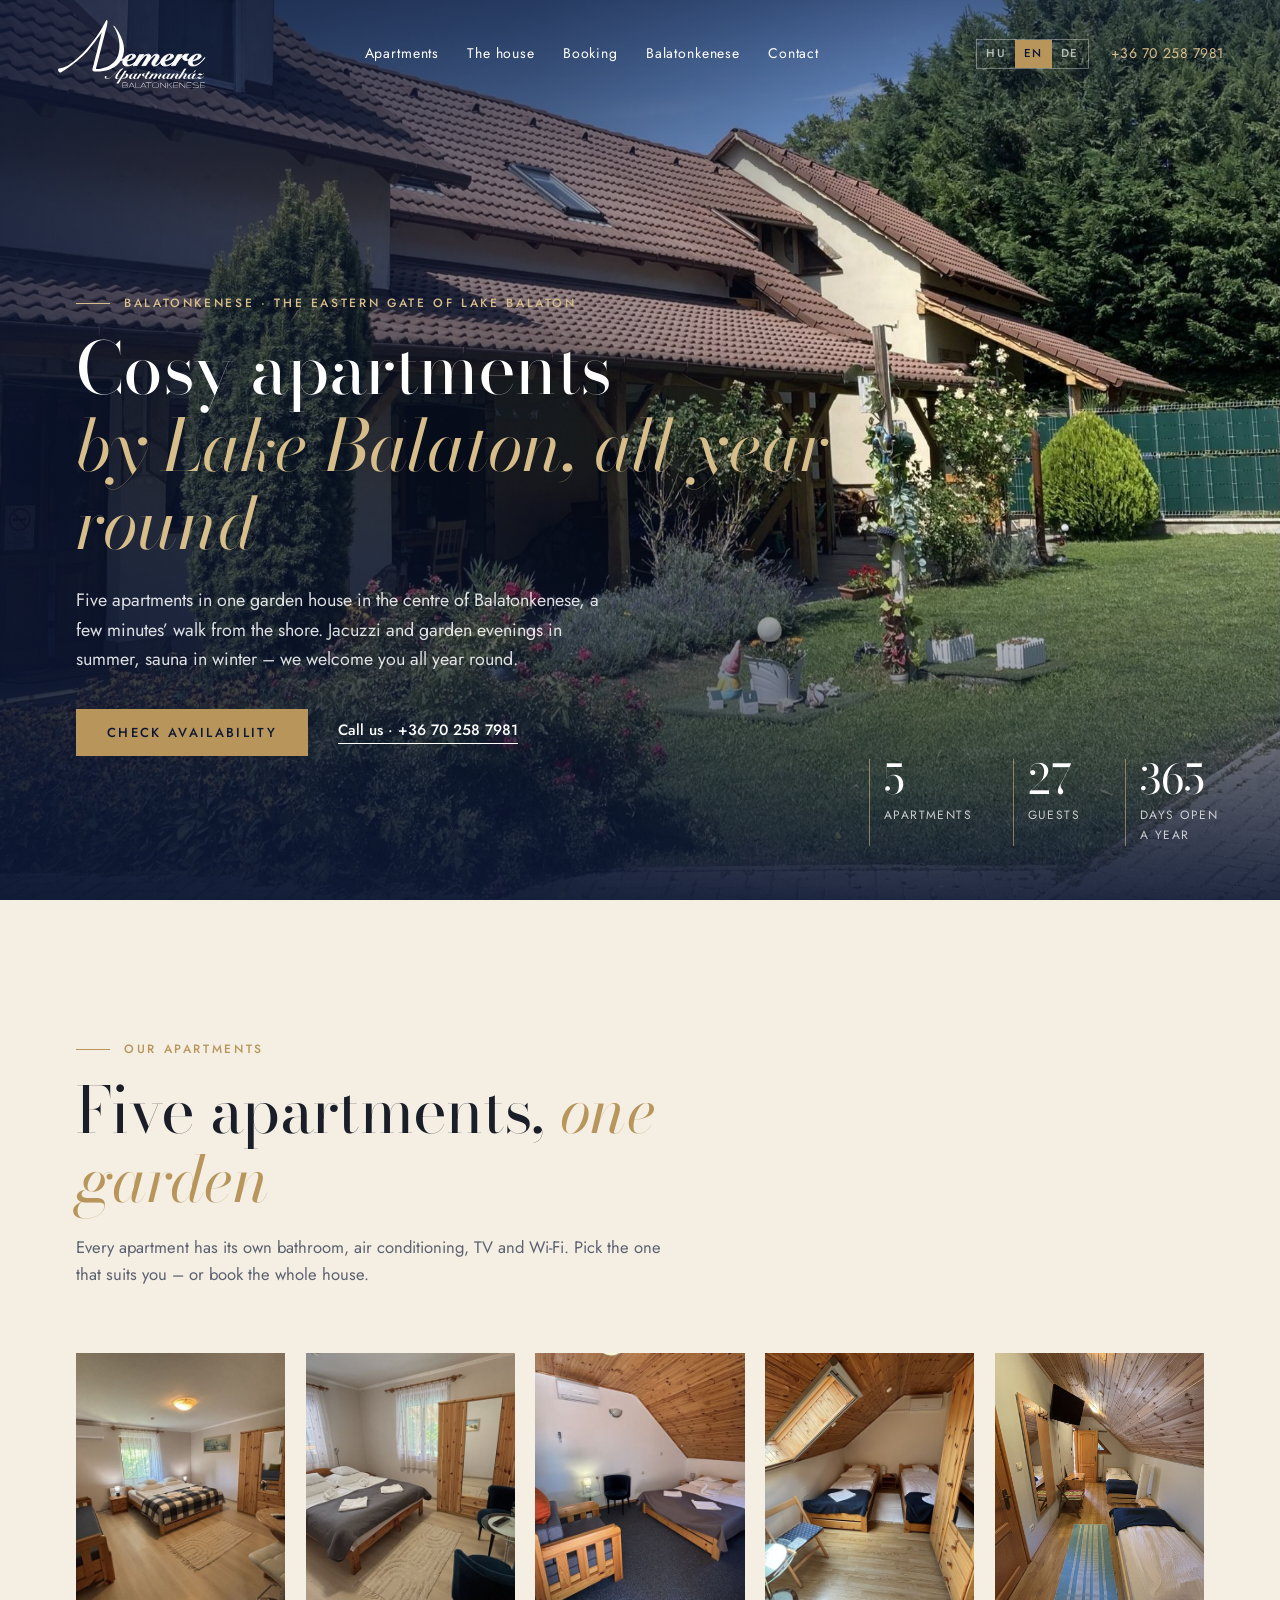
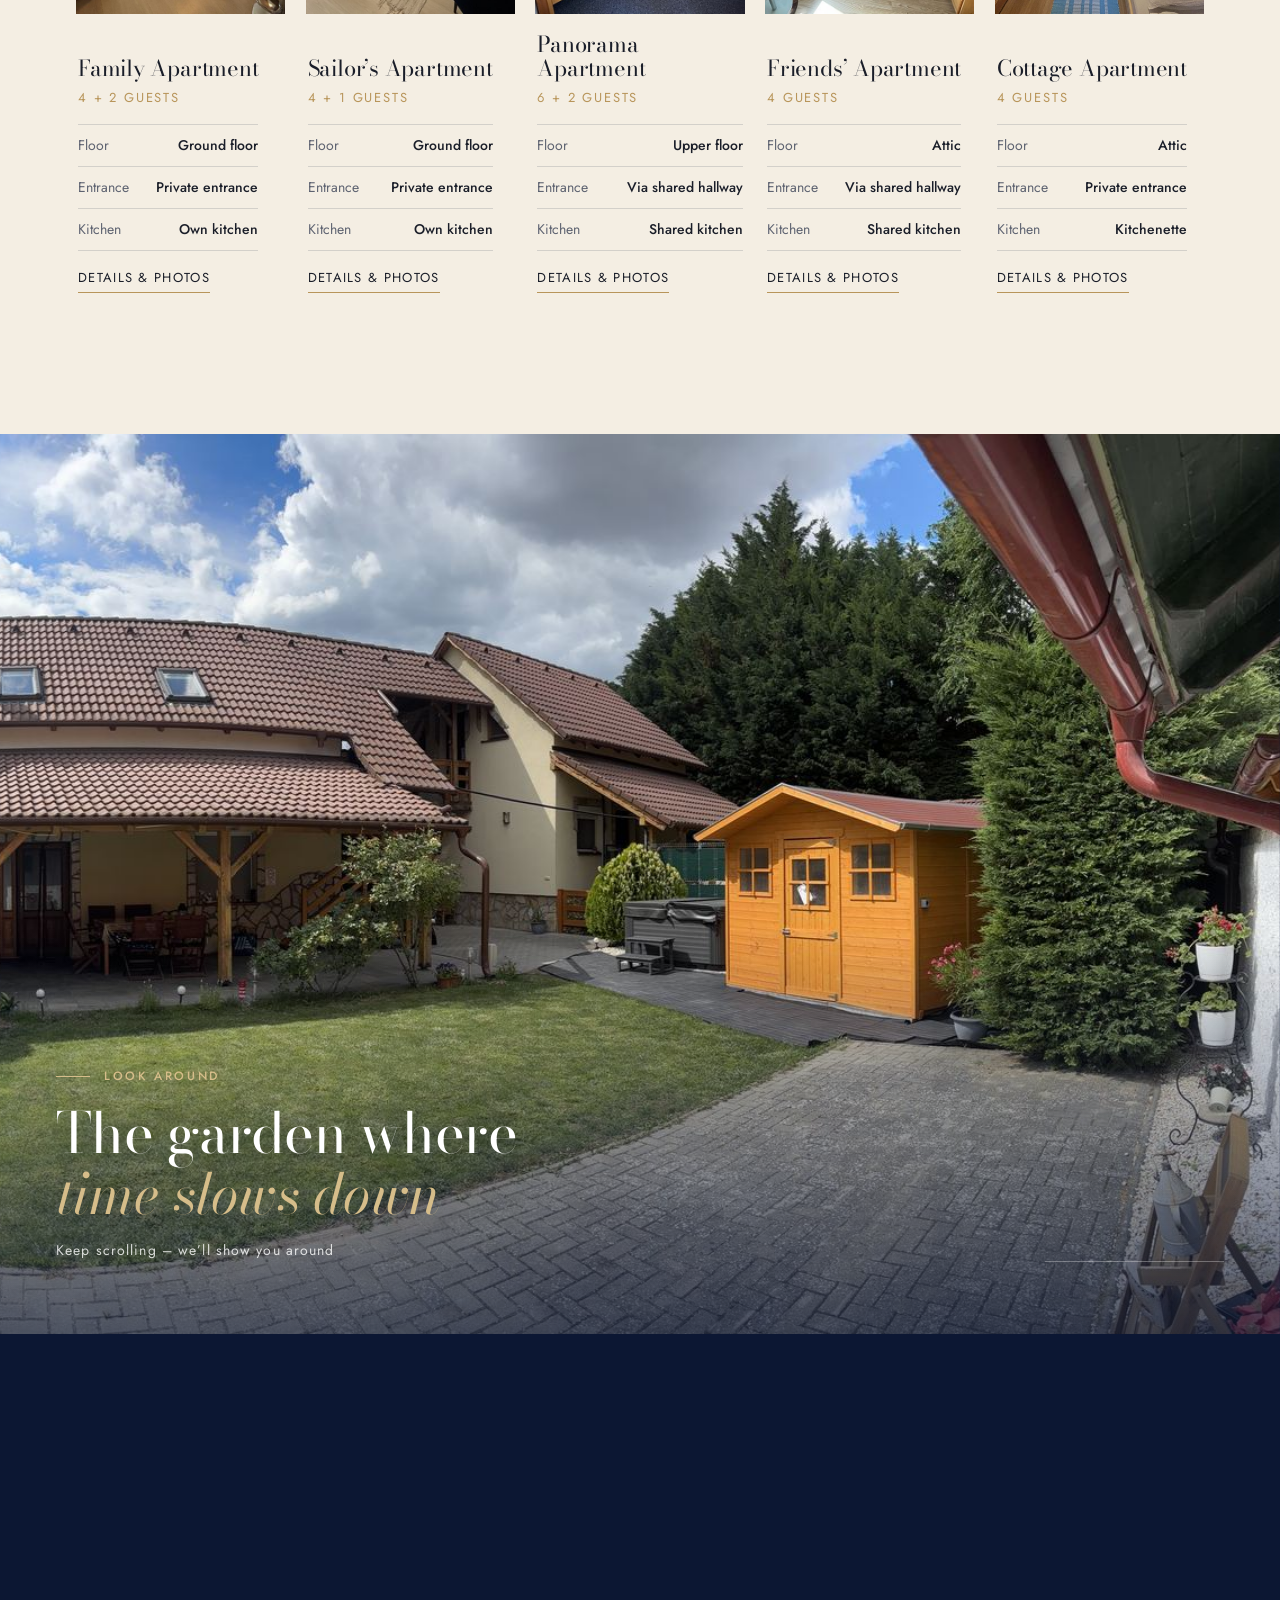
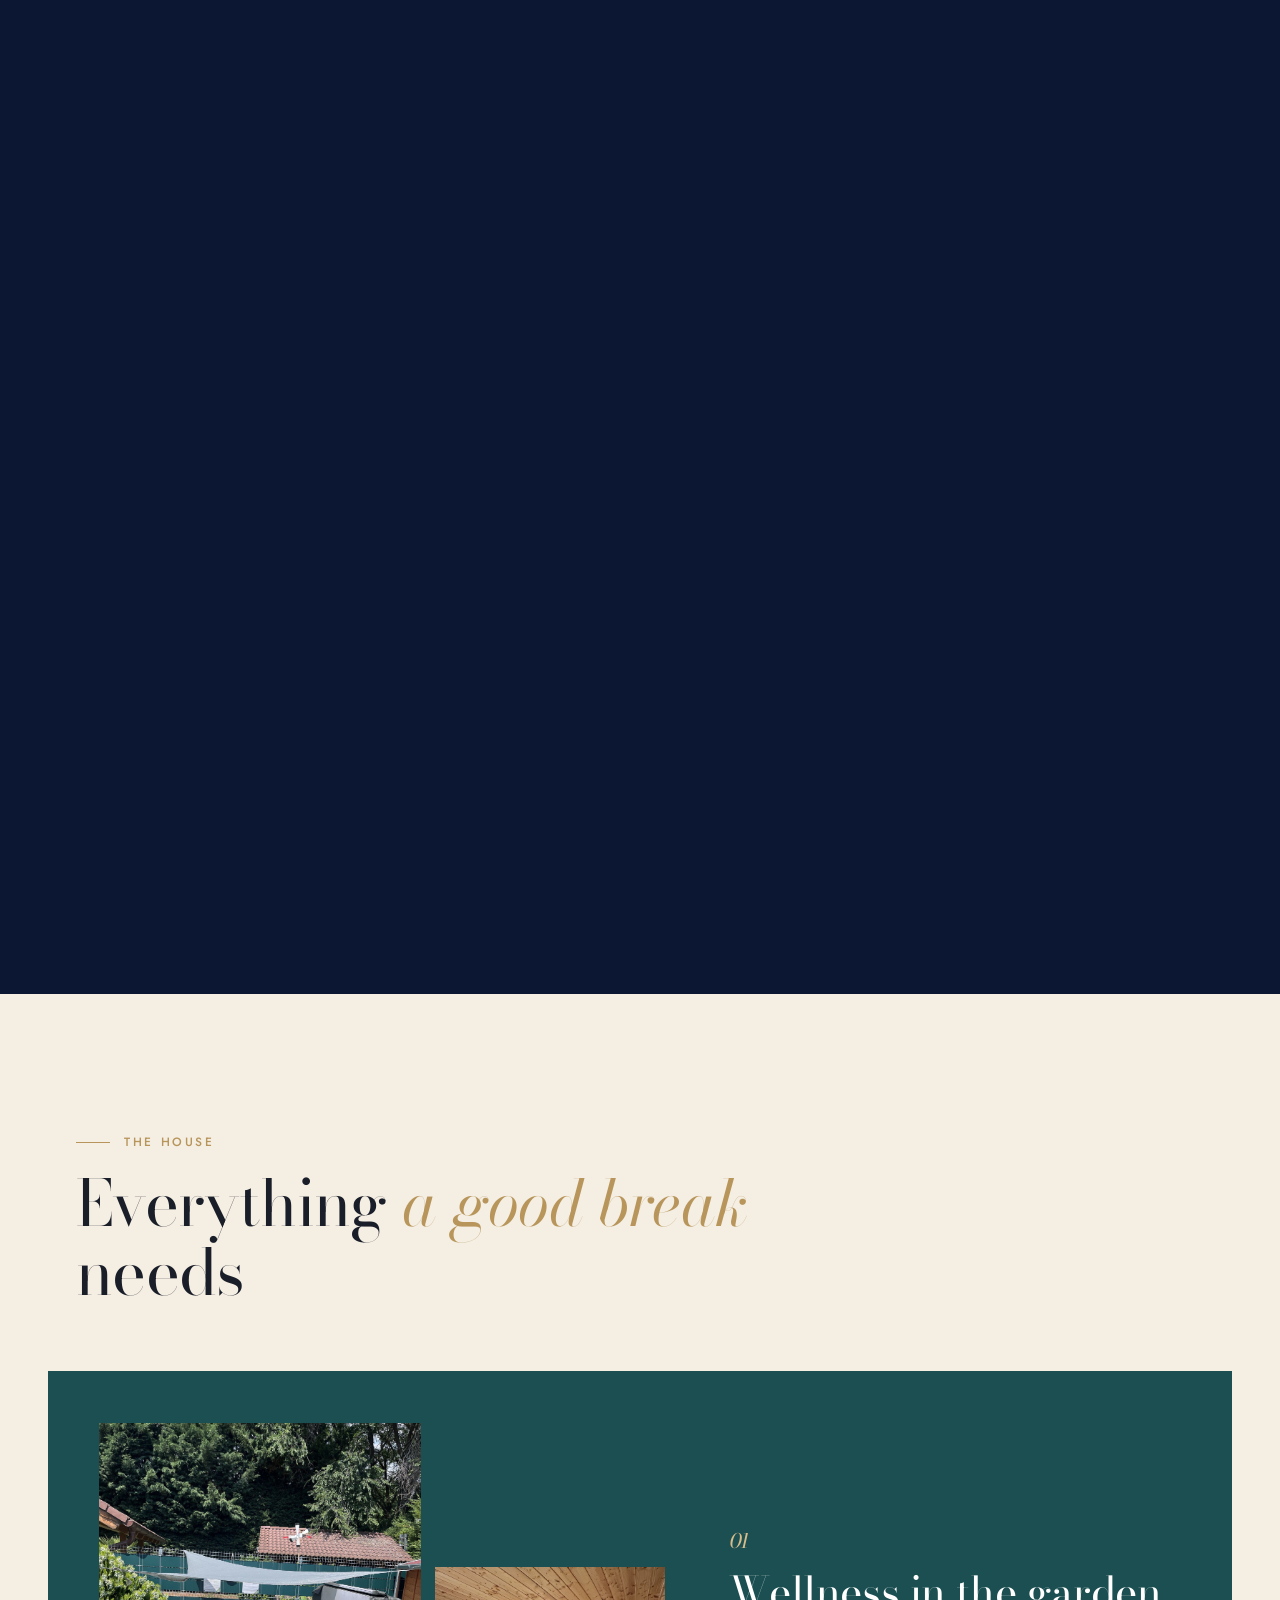
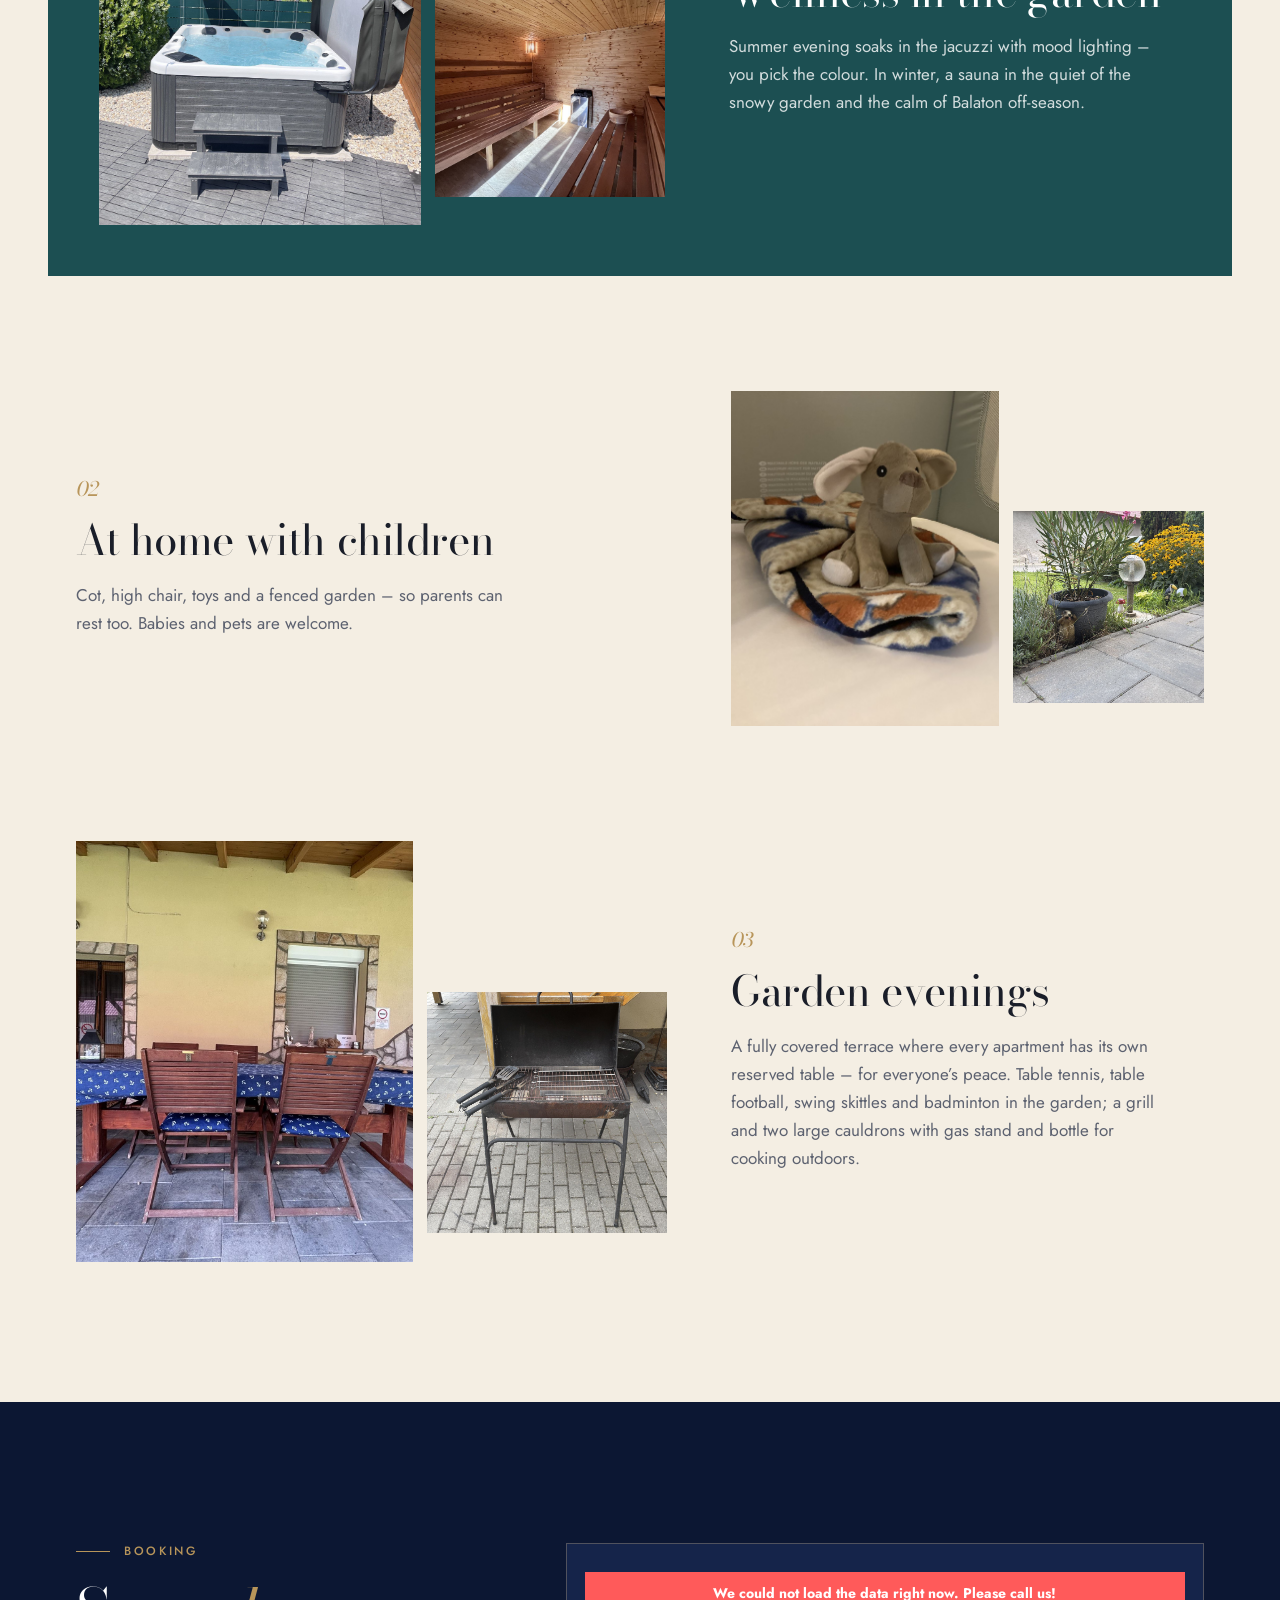
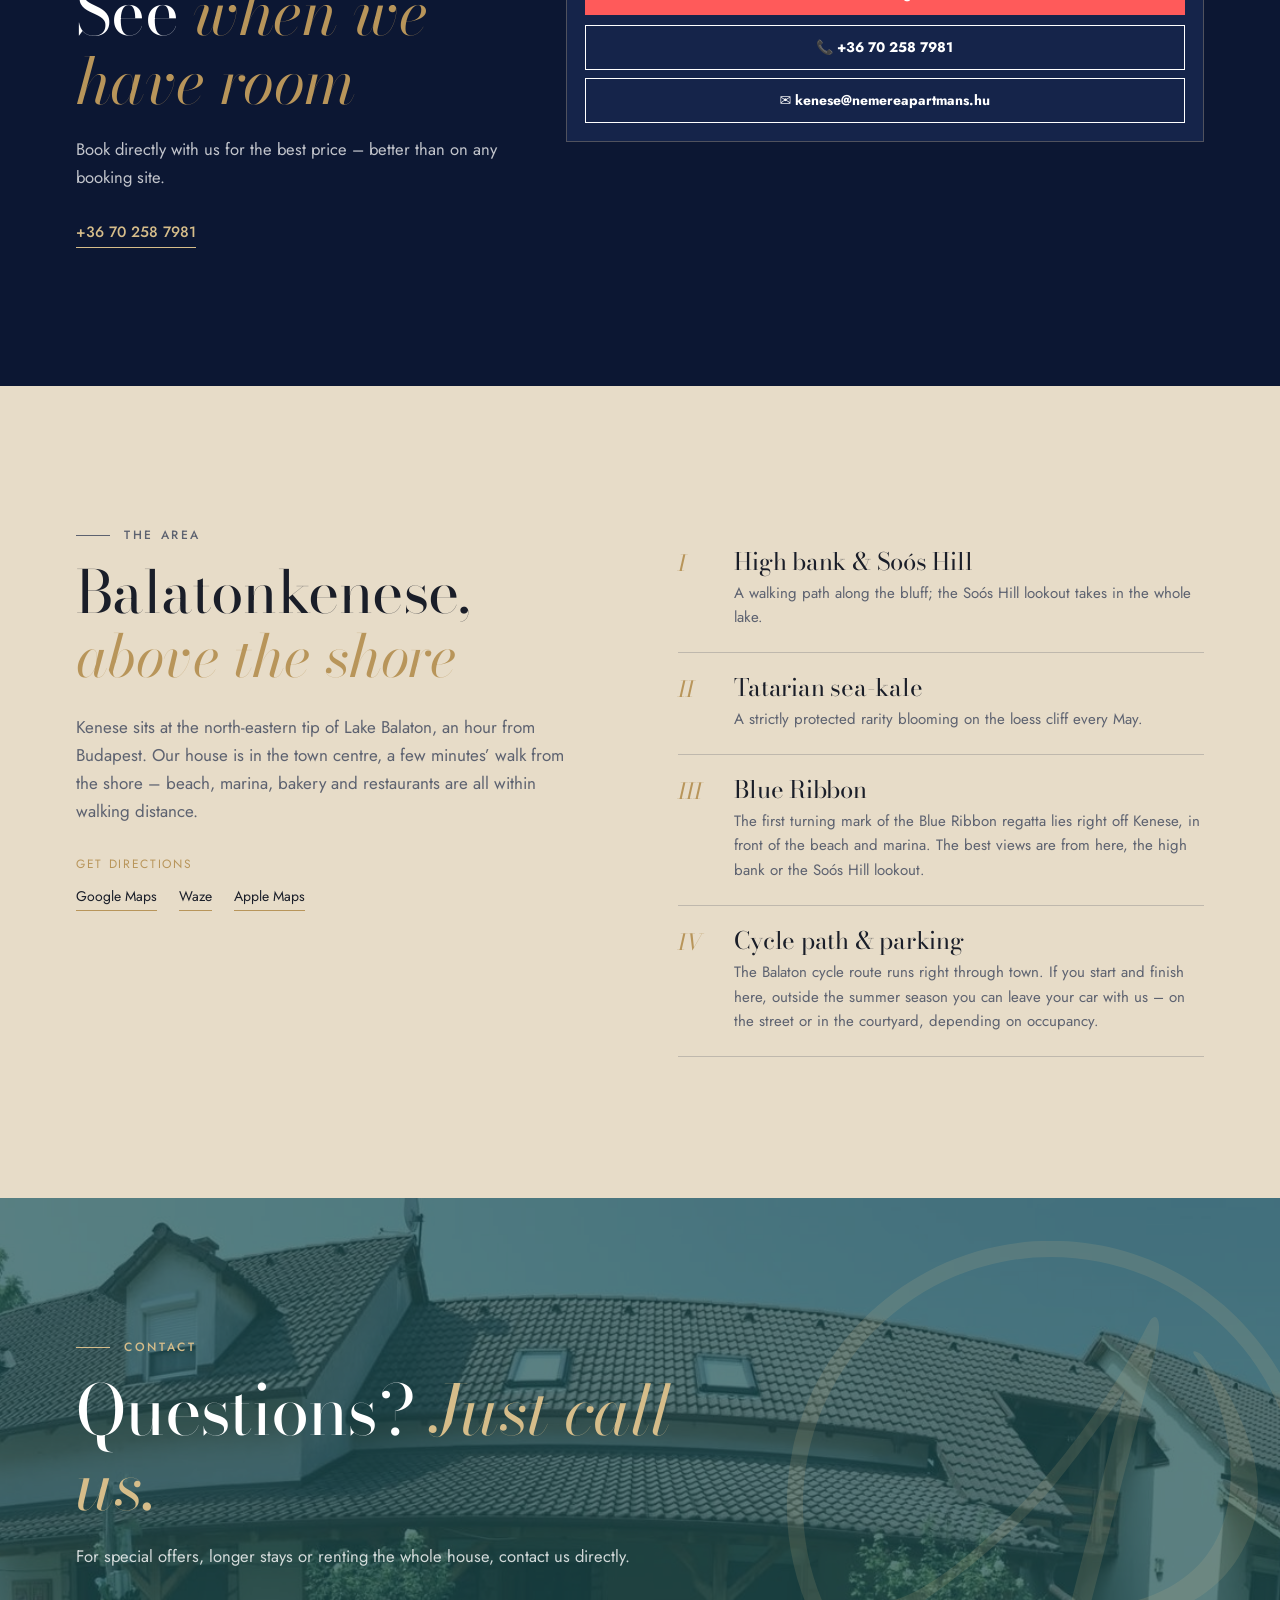
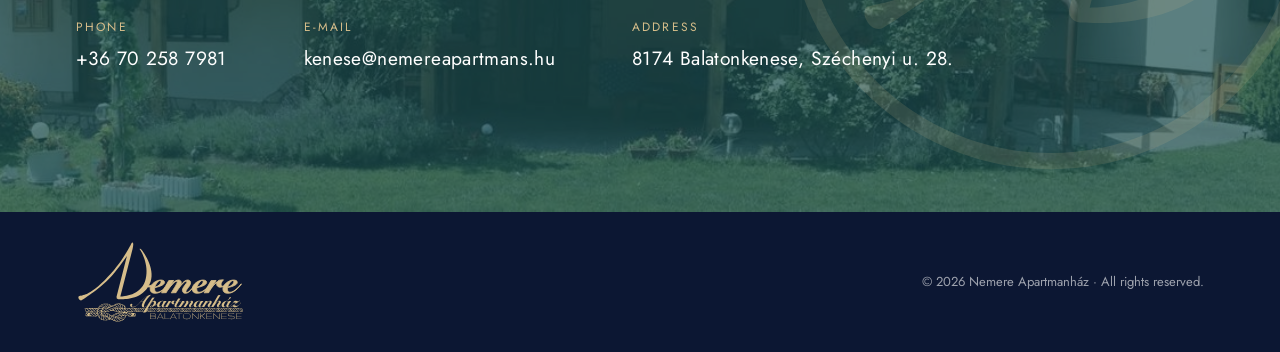
==== index.html @ da8fa887 "Nemere Apartmanház weboldal – első változat (tesztüzem) Co-Authored-By: Claude Opus 5.5 <noreply@ant" ====
<!DOCTYPE html>
<html lang="hu">
<head>
<meta charset="utf-8">
<meta name="viewport" content="width=device-width, initial-scale=1, viewport-fit=cover">
<title>Nemere Apartmanház – Balatonkenese</title>
<meta name="description" content="Otthonos apartmanok egész évben Balatonkenese központjában, pár perc sétára a Balatontól. Jacuzzi, szauna, gyerekbarát környezet, közvetlen foglalás a legjobb áron.">
<meta name="theme-color" content="#0c1733">
<!-- TESZTÜZEM: élesítéskor (domain bekötése után) ezt a sort töröld -->
<meta name="robots" content="noindex, nofollow">
<meta property="og:title" content="Nemere Apartmanház – Balatonkenese">
<meta property="og:description" content="Otthonos apartmanok egész évben, pár perc sétára a Balatontól. Jacuzzi, szauna, gyerekbarát környezet.">
<meta property="og:image" content="assets/img/hero-l.jpg">
<link rel="preload" href="assets/fonts/bodoni-moda-latin-opsz-normal.woff2" as="font" type="font/woff2" crossorigin>
<link rel="preload" href="assets/fonts/jost-latin-wght-normal.woff2" as="font" type="font/woff2" crossorigin>
<link rel="icon" href="assets/logo/n-goldd.svg" type="image/svg+xml">
<link rel="stylesheet" href="assets/css/style.css">
</head>
<body>

<header class="top" id="top">
  <a class="brand" href="#top" aria-label="Nemere Apartmanház Balatonkenese">
    <img src="assets/logo/fo-white.svg" alt="Nemere Apartmanház Balatonkenese" width="207" height="98">
  </a>
  <nav class="nav" id="nav" aria-label="Fő menü">
    <a href="#apartmanok" data-i18n="nav_apts">Apartmanok</a>
    <a href="#haz" data-i18n="nav_house">A ház</a>
    <a href="#foglalas" data-i18n="nav_book">Foglalás</a>
    <a href="#kenese" data-i18n="nav_area">Balatonkenese</a>
    <a href="#kapcsolat" data-i18n="nav_contact">Kapcsolat</a>
  </nav>
  <div class="top-right">
    <div class="lang" role="group" aria-label="Nyelv / Language">
      <button type="button" data-lang="hu">HU</button><button type="button" data-lang="en">EN</button><button type="button" data-lang="de">DE</button>
    </div>
    <a class="top-call" href="tel:+36702587981">+36 70 258 7981</a>
    <button class="burger" type="button" aria-label="Menü" aria-expanded="false" aria-controls="nav"><span></span><span></span></button>
  </div>
</header>

<main>
  <!-- HERO -->
  <section class="hero">
    <picture class="hero-img">
      <source media="(max-width: 700px)" srcset="assets/img/hero-s.jpg">
      <img src="assets/img/hero-l.jpg" alt="A Nemere Apartmanház kertje és a ház nyáron" fetchpriority="high">
    </picture>
    <div class="hero-inner">
      <p class="kicker" data-i18n="hero_kicker">Balatonkenese · a Balaton keleti kapuja</p>
      <h1 data-i18n-html="hero_title">Otthonos apartmanok<br><em>egész évben a Balatonnál</em></h1>
      <p class="lead" data-i18n="hero_lead">Öt apartman egy kertes házban, a város szívében. Wellness a kertben, gyerekbarát részletek, nyugodt esték a terasz alatt.</p>
      <div class="hero-actions">
        <a class="btn btn-gold" href="#foglalas" data-i18n="hero_cta">Szabad időpontok</a>
        <a class="btn-line" href="tel:+36702587981"><span data-i18n="hero_call">Hívj minket</span> · +36 70 258 7981</a>
      </div>
    </div>
    <dl class="hero-facts">
      <div><dt>5</dt><dd data-i18n="fact_apts">apartman</dd></div>
      <div><dt>27</dt><dd data-i18n="fact_beds">férőhely</dd></div>
      <div><dt>365</dt><dd data-i18n="fact_open">napot nyitva egy évben</dd></div>
    </dl>
  </section>

  <!-- APARTMANOK -->
  <section class="apts" id="apartmanok">
    <div class="wrap">
      <header class="sec-head">
        <p class="kicker" data-i18n="apts_kicker">Apartmanjaink</p>
        <h2 data-i18n-html="apts_title">Öt otthon, <em>egy kert</em></h2>
        <p class="sec-lead" data-i18n="apts_lead">Mindegyik apartmanban saját fürdőszoba, klíma, TV és WiFi.</p>
      </header>
    </div>
    <div class="cards" id="cards"><!-- data.js alapján töltődik --></div>
  </section>

  <!-- PANORÁMA -->
  <section class="pano" id="pano" aria-label="Kertpanoráma">
    <div class="pano-sticky">
      <div class="pano-track" id="panoTrack">
        <picture>
          <source media="(max-width: 700px)" srcset="assets/img/panorama-s.jpg">
          <img src="assets/img/panorama-l.jpg" alt="Panorámakép a Nemere Apartmanház kertjéről" id="panoImg">
        </picture>
      </div>
      <div class="pano-cap">
        <p class="kicker" data-i18n="pano_kicker">Körbenézés</p>
        <h2 data-i18n-html="pano_title">A kert, ahol <em>a nap lelassul</em></h2>
        <p class="pano-hint" data-i18n="pano_hint">Görgess tovább – körbevezetünk</p>
      </div>
      <div class="pano-progress"><span id="panoBar"></span></div>
    </div>
  </section>

  <!-- A HÁZ -->
  <section class="house" id="haz">
    <div class="wrap">
      <header class="sec-head">
        <p class="kicker" data-i18n="house_kicker">A ház</p>
        <h2 data-i18n-html="house_title">Minden, ami <em>egy jó nyaraláshoz</em> kell</h2>
      </header>

      <article class="feature feature-teal">
        <div class="feature-media duo">
          <img src="assets/img/img-6631-l.jpg" alt="Jacuzzi a kertben" loading="lazy">
          <img src="assets/img/img-7710-l.jpg" alt="Finn szauna belső tere" loading="lazy">
        </div>
        <div class="feature-text">
          <span class="num">01</span>
          <h3 data-i18n="well_title">Wellness a kertben</h3>
          <p data-i18n="well_text"></p>
        </div>
      </article>

      <article class="feature reverse">
        <div class="feature-media duo">
          <img src="assets/img/img-1238-l.jpg" alt="Kiságy plüssállattal" loading="lazy">
          <img src="assets/img/img-1206-l.jpg" alt="Virágos kert" loading="lazy">
        </div>
        <div class="feature-text">
          <span class="num">02</span>
          <h3 data-i18n="kids_title">Gyerekekkel is otthon</h3>
          <p data-i18n="kids_text"></p>
        </div>
      </article>

      <article class="feature">
        <div class="feature-media duo">
          <img src="assets/img/img-1224-l.jpg" alt="Fedett terasz közös asztallal" loading="lazy">
          <img src="assets/img/img-1243-l.jpg" alt="Grillsütő a kertben" loading="lazy">
        </div>
        <div class="feature-text">
          <span class="num">03</span>
          <h3 data-i18n="garden_title">Kerti esték</h3>
          <p data-i18n="garden_text"></p>
        </div>
      </article>
    </div>
  </section>

  <!-- FOGLALÁS -->
  <section class="book" id="foglalas">
    <div class="wrap book-grid">
      <header class="sec-head light">
        <p class="kicker" data-i18n="book_kicker">Foglalás</p>
        <h2 data-i18n-html="book_title">Nézd meg, <em>mikor van hely</em></h2>
        <p class="sec-lead" data-i18n="book_lead"></p>
        <a class="btn-line light" href="tel:+36702587981">+36 70 258 7981</a>
      </header>
      <div id="nemere-kereso" data-manual="1"></div>
    </div>
  </section>

  <!-- BALATONKENESE -->
  <section class="area" id="kenese">
    <div class="wrap area-grid">
      <div>
        <p class="kicker" data-i18n="area_kicker">A környék</p>
        <h2 data-i18n-html="area_title">Balatonkenese, <em>a part fölött</em></h2>
        <p data-i18n="area_text"></p>
        <div class="routes">
          <span data-i18n="route">Útvonaltervezés</span>
          <a href="https://www.google.com/maps/search/?api=1&query=Balatonkenese%2C+Sz%C3%A9chenyi+u.+28" target="_blank" rel="noopener">Google Maps</a>
          <a href="https://waze.com/ul?q=Balatonkenese%20Sz%C3%A9chenyi%20u.%2028" target="_blank" rel="noopener">Waze</a>
          <a href="https://maps.apple.com/?q=Balatonkenese,+Sz%C3%A9chenyi+u.+28" target="_blank" rel="noopener">Apple Maps</a>
        </div>
      </div>
      <ol class="area-list">
        <li><h3 data-i18n="area_1t"></h3><p data-i18n="area_1"></p></li>
        <li><h3 data-i18n="area_2t"></h3><p data-i18n="area_2"></p></li>
        <li><h3 data-i18n="area_3t"></h3><p data-i18n="area_3"></p></li>
        <li><h3 data-i18n="area_4t"></h3><p data-i18n="area_4"></p></li>
      </ol>
    </div>
  </section>

  <!-- KAPCSOLAT -->
  <section class="contact" id="kapcsolat">
    <img class="contact-bg" src="assets/img/img-1717-l.jpg" alt="" loading="lazy">
    <img class="contact-mark" src="assets/logo/n-gold.svg" alt="" aria-hidden="true">
    <div class="wrap contact-inner">
      <p class="kicker" data-i18n="contact_kicker">Kapcsolat</p>
      <h2 data-i18n-html="contact_title">Kérdésed van? <em>Hívj bátran.</em></h2>
      <p class="sec-lead" data-i18n="contact_lead"></p>
      <dl class="contact-list">
        <div><dt data-i18n="phone">Telefon</dt><dd><a href="tel:+36702587981">+36 70 258 7981</a></dd></div>
        <div><dt data-i18n="email">E-mail</dt><dd><a href="mailto:kenese@nemereapartmans.hu">kenese@nemereapartmans.hu</a></dd></div>
        <div><dt data-i18n="address">Cím</dt><dd>8174 Balatonkenese, Széchenyi u. 28.</dd></div>
      </dl>
    </div>
  </section>
</main>

<footer class="foot">
  <div class="wrap foot-inner">
    <img class="foot-logo" src="assets/logo/kotel-gold.svg" alt="Nemere Apartmanház Balatonkenese" loading="lazy">
    <span>© <span id="year">2026</span> Nemere Apartmanház · <span data-i18n="footer_rights">Minden jog fenntartva.</span></span>
  </div>
</footer>

<!-- Apartman részletei -->
<dialog class="apt-dlg" id="aptDlg" aria-labelledby="dlgTitle">
  <button class="dlg-close" type="button" data-close aria-label="Bezárás">×</button>
  <div class="dlg-gallery" id="dlgGallery"></div>
  <div class="dlg-body">
    <p class="kicker" id="dlgLetter"></p>
    <h2 id="dlgTitle"></h2>
    <p id="dlgText"></p>
    <dl class="dlg-specs" id="dlgSpecs"></dl>
    <a class="btn btn-gold" href="#foglalas" data-close id="dlgCta"></a>
  </div>
</dialog>

<script>
  window.NEMERE_ENDPOINT = 'https://script.google.com/macros/s/AKfycbz9aayQMHqAsFGH0G2Eo6tesCPVFegflrzKk4AG9yyazov11pJ543bhajU_ZCps_3bi/exec';
  window.NEMERE_PRICES = 'https://docs.google.com/spreadsheets/d/e/2PACX-1vQATAZD2G68Cx0wNm82BfyTn9HuAYVQAlUMlSbbkm-PZaTHuEu3ZitaNUutkDKCNx4Ac-QOyyoQ5g1g/pub?output=csv';
</script>
<script src="assets/js/data.js"></script>
<script src="assets/js/i18n.js"></script>
<script src="assets/js/kereso.js"></script>
<script src="assets/js/main.js"></script>
</body>
</html>
---- assets/css/style.css ----
/* ==========================================================
   Nemere Apartmanház – stíluslap
   Színek: navy · arany · bézs · balatoni kékeszöld
   ========================================================== */

@font-face { font-family: 'Bodoni Moda'; font-style: normal; font-weight: 400 900; font-display: swap;
  src: url(../fonts/bodoni-moda-latin-opsz-normal.woff2) format('woff2-variations');
  unicode-range: U+0000-00FF,U+0131,U+0152-0153,U+02BB-02BC,U+02C6,U+02DA,U+02DC,U+0304,U+0308,U+0329,U+2000-206F,U+20AC,U+2122,U+2191,U+2193,U+2212,U+2215,U+FEFF,U+FFFD; }
@font-face { font-family: 'Bodoni Moda'; font-style: normal; font-weight: 400 900; font-display: swap;
  src: url(../fonts/bodoni-moda-latin-ext-opsz-normal.woff2) format('woff2-variations');
  unicode-range: U+0100-02BA,U+02BD-02C5,U+02C7-02CC,U+02CE-02D7,U+02DD-02FF,U+1D00-1DBF,U+1E00-1E9F,U+1EF2-1EFF,U+2020,U+20A0-20AB,U+20AD-20C0,U+2113,U+2C60-2C7F,U+A720-A7FF; }
@font-face { font-family: 'Bodoni Moda'; font-style: italic; font-weight: 400 900; font-display: swap;
  src: url(../fonts/bodoni-moda-latin-opsz-italic.woff2) format('woff2-variations');
  unicode-range: U+0000-00FF,U+0131,U+0152-0153,U+02BB-02BC,U+02C6,U+02DA,U+02DC,U+0304,U+0308,U+0329,U+2000-206F,U+20AC,U+2122,U+2191,U+2193,U+2212,U+2215,U+FEFF,U+FFFD; }
@font-face { font-family: 'Bodoni Moda'; font-style: italic; font-weight: 400 900; font-display: swap;
  src: url(../fonts/bodoni-moda-latin-ext-opsz-italic.woff2) format('woff2-variations');
  unicode-range: U+0100-02BA,U+02BD-02C5,U+02C7-02CC,U+02CE-02D7,U+02DD-02FF,U+1D00-1DBF,U+1E00-1E9F,U+1EF2-1EFF,U+2020,U+20A0-20AB,U+20AD-20C0,U+2113,U+2C60-2C7F,U+A720-A7FF; }
@font-face { font-family: 'Jost'; font-style: normal; font-weight: 300 700; font-display: swap;
  src: url(../fonts/jost-latin-wght-normal.woff2) format('woff2-variations');
  unicode-range: U+0000-00FF,U+0131,U+0152-0153,U+02BB-02BC,U+02C6,U+02DA,U+02DC,U+0304,U+0308,U+0329,U+2000-206F,U+20AC,U+2122,U+2191,U+2193,U+2212,U+2215,U+FEFF,U+FFFD; }
@font-face { font-family: 'Jost'; font-style: normal; font-weight: 300 700; font-display: swap;
  src: url(../fonts/jost-latin-ext-wght-normal.woff2) format('woff2-variations');
  unicode-range: U+0100-02BA,U+02BD-02C5,U+02C7-02CC,U+02CE-02D7,U+02DD-02FF,U+1D00-1DBF,U+1E00-1E9F,U+1EF2-1EFF,U+2020,U+20A0-20AB,U+20AD-20C0,U+2113,U+2C60-2C7F,U+A720-A7FF; }

:root {
  --navy: #0c1733;
  --navy-2: #15244a;
  --gold: #b8955a;
  --gold-2: #d6bd8a;
  --beige: #f4eee3;
  --sand: #e7dcc8;
  --teal: #1c4f52;
  --teal-2: #2a6a6b;
  --ink: #1a1e29;
  --muted: #5d6270;
  --line: rgba(12, 23, 51, .14);
  --serif: 'Bodoni Moda', 'Didot', 'Times New Roman', serif;
  --sans: 'Jost', 'Futura', 'Century Gothic', system-ui, sans-serif;
  --wrap: 1240px;
  --pad: clamp(20px, 5vw, 56px);
  --sec: clamp(72px, 11vw, 150px);
}

* { box-sizing: border-box; }
html { scroll-behavior: smooth; -webkit-text-size-adjust: 100%; }
body { margin: 0; font: 400 17px/1.65 var(--sans); color: var(--ink); background: var(--beige); }
img { display: block; max-width: 100%; }
a { color: inherit; }
h1, h2, h3 { font-family: var(--serif); font-weight: 400; line-height: 1.08; margin: 0; letter-spacing: -.01em; font-optical-sizing: auto; }
h1 em, h2 em { font-style: italic; color: var(--gold); }
.wrap { max-width: var(--wrap); margin: 0 auto; padding: 0 var(--pad); }

.kicker {
  font: 500 12px/1.4 var(--sans); letter-spacing: .22em; text-transform: uppercase; color: var(--gold);
  margin: 0 0 18px; display: flex; align-items: center; gap: 14px;
}
.kicker::before { content: ""; width: 34px; height: 1px; background: currentColor; }

.btn {
  display: inline-block; padding: 16px 30px; font: 500 13px/1 var(--sans); letter-spacing: .18em; text-transform: uppercase;
  text-decoration: none; border: 1px solid transparent; transition: background .25s, color .25s, border-color .25s;
}
.btn-gold { background: var(--gold); color: var(--navy); }
.btn-gold:hover { background: var(--gold-2); }
.btn-line { font: 500 15px/1.2 var(--sans); text-decoration: none; border-bottom: 1px solid currentColor; padding-bottom: 4px; }
.btn-line.light { color: var(--gold-2); }

/* ---------- Fejléc ---------- */
.top {
  position: fixed; inset: 0 0 auto; z-index: 50; display: flex; align-items: center; justify-content: space-between; gap: 20px;
  padding: 18px var(--pad); color: #fff; transition: background .35s, padding .35s, box-shadow .35s;
}
.top.solid { background: var(--navy); padding-top: 12px; padding-bottom: 12px; box-shadow: 0 1px 0 rgba(214, 189, 138, .25); }
.brand { display: block; line-height: 0; }
.brand img { height: 72px; width: auto; transition: height .35s; filter: drop-shadow(0 1px 8px rgba(12, 23, 51, .35)); }
.top.solid .brand img { height: 56px; filter: none; }
.nav { display: flex; gap: clamp(16px, 2.2vw, 34px); }
.nav a { text-decoration: none; font-size: 14px; letter-spacing: .06em; padding: 6px 0; border-bottom: 1px solid transparent; }
.nav a:hover { border-color: var(--gold-2); }
.top-right { display: flex; align-items: center; gap: 22px; }
.lang { display: flex; border: 1px solid rgba(255, 255, 255, .35); }
.lang button { background: none; border: 0; color: inherit; font: 500 11.5px/1 var(--sans); letter-spacing: .12em; padding: 8px 9px; cursor: pointer; opacity: .65; }
.lang button[aria-pressed="true"] { opacity: 1; background: var(--gold); color: var(--navy); }
.top-call { text-decoration: none; font-size: 14px; letter-spacing: .04em; color: var(--gold-2); white-space: nowrap; }
.burger { display: none; background: none; border: 0; width: 34px; height: 34px; padding: 8px 4px; cursor: pointer; }
.burger span { display: block; height: 1px; background: #fff; margin: 6px 0; transition: transform .3s; }

/* ---------- Hero ---------- */
.hero { position: relative; min-height: 100svh; display: flex; align-items: flex-end; color: #fff; overflow: hidden; background: var(--navy); }
.hero-img, .hero-img img { position: absolute; inset: 0; width: 100%; height: 100%; }
.hero-img img { object-fit: cover; object-position: 50% 62%; animation: heroIn 2.4s ease-out both; }
@keyframes heroIn { from { transform: scale(1.06); opacity: .4; } to { transform: none; opacity: 1; } }
.hero::after {
  content: ""; position: absolute; inset: 0;
  background:
    linear-gradient(90deg, rgba(12, 23, 51, .78) 0%, rgba(12, 23, 51, .45) 42%, rgba(12, 23, 51, 0) 72%),
    linear-gradient(180deg, rgba(12, 23, 51, .55) 0%, rgba(12, 23, 51, 0) 24%, rgba(12, 23, 51, 0) 55%, rgba(12, 23, 51, .9) 100%);
}
.hero-inner { position: relative; z-index: 2; width: 100%; max-width: var(--wrap); margin: 0 auto; padding: 0 var(--pad) clamp(120px, 16vh, 170px); }
.hero h1 { font-size: clamp(40px, 5.6vw, 84px); max-width: 20ch; }
.hero h1 em { color: var(--gold-2); }
.hero .lead { max-width: 540px; font-size: clamp(16px, 1.4vw, 19px); color: rgba(255, 255, 255, .86); margin: 24px 0 34px; }
.hero .kicker { color: var(--gold-2); }
.hero-actions { display: flex; flex-wrap: wrap; align-items: center; gap: 18px 30px; }
.hero-facts {
  position: absolute; z-index: 2; right: var(--pad); bottom: clamp(40px, 6vh, 60px); margin: 0; display: flex; gap: clamp(22px, 3.5vw, 54px);
}
.hero-facts div { border-left: 1px solid rgba(214, 189, 138, .55); padding-left: 14px; }
.hero-facts dt { font: 400 clamp(30px, 3.2vw, 44px)/1 var(--serif); color: #fff; }
.hero-facts dd { margin: 6px 0 0; font-size: 12px; letter-spacing: .12em; text-transform: uppercase; color: rgba(255, 255, 255, .75); max-width: 12ch; }

/* ---------- Szekciófej ---------- */
.sec-head { max-width: 760px; margin-bottom: clamp(36px, 5vw, 64px); }
.sec-head h2 { font-size: clamp(36px, 5vw, 66px); }
.sec-lead { color: var(--muted); font-size: clamp(16px, 1.3vw, 18px); max-width: 600px; margin: 20px 0 0; }
.sec-head.light h2 { color: #fff; }
.sec-head.light .sec-lead { color: rgba(255, 255, 255, .75); margin-bottom: 26px; }

/* ---------- Apartman kártyák ---------- */
.apts { padding: var(--sec) 0; }
.cards {
  max-width: calc(var(--wrap) + 2 * 0px); margin: 0 auto; padding: 0 var(--pad);
  display: grid; grid-template-columns: repeat(5, minmax(0, 1fr)); gap: clamp(14px, 1.6vw, 24px);
}
.card { position: relative; display: flex; flex-direction: column; text-align: left; background: none; border: 0; padding: 0; cursor: pointer; color: inherit; font: inherit; }
.card-photo { position: relative; aspect-ratio: 4 / 5; overflow: hidden; background: var(--sand); }
.card-photo img { width: 100%; height: 100%; object-fit: cover; transition: transform 1.1s cubic-bezier(.2, .7, .2, 1); }
.card:hover .card-photo img, .card:focus-visible .card-photo img { transform: scale(1.045); }
.card-body { padding: 18px 2px 0; }
.card h3 { font-size: clamp(22px, 1.7vw, 26px); min-height: 2.2em; display: flex; align-items: flex-end; }
.card-guests { display: block; margin-top: 6px; font-size: 13px; letter-spacing: .14em; text-transform: uppercase; color: var(--gold); }
.specs { margin: 16px 0 0; border-top: 1px solid var(--line); }
.specs div { display: flex; justify-content: space-between; gap: 10px; padding: 9px 0; border-bottom: 1px solid var(--line); font-size: 14px; }
.specs dt { color: var(--muted); }
.specs dd { margin: 0; text-align: right; font-weight: 500; }
.card-more { display: inline-block; margin-top: 16px; font-size: 13px; letter-spacing: .1em; text-transform: uppercase; border-bottom: 1px solid var(--gold); padding-bottom: 3px; }

/* ---------- Panoráma ---------- */
.pano { position: relative; background: var(--navy); }
.pano-sticky { position: sticky; top: 0; height: 100svh; overflow: hidden; }
.pano-track { position: absolute; inset: 0; will-change: transform; }
.pano-track img { height: 100svh; width: auto; max-width: none; }
.pano-cap {
  position: absolute; left: var(--pad); bottom: clamp(36px, 8vh, 80px); z-index: 2; color: #fff; max-width: 560px;
  transition: opacity .5s, transform .5s;
}
.pano-cap h2 { font-size: clamp(32px, 4.4vw, 58px); text-shadow: 0 2px 30px rgba(12, 23, 51, .5); }
.pano-cap h2 em { color: var(--gold-2); }
.pano-cap .kicker { color: var(--gold-2); }
.pano-hint { margin: 14px 0 0; font-size: 14px; letter-spacing: .08em; color: rgba(255, 255, 255, .8); }
.pano-sticky::after { content: ""; position: absolute; inset: auto 0 0; height: 45%; background: linear-gradient(transparent, rgba(12, 23, 51, .7)); pointer-events: none; }
.pano.moving .pano-cap { opacity: 0; transform: translateY(12px); }
.pano-progress { position: absolute; right: var(--pad); bottom: clamp(36px, 8vh, 80px); width: clamp(90px, 14vw, 180px); height: 1px; background: rgba(255, 255, 255, .3); z-index: 2; }
.pano-progress span { display: block; height: 100%; width: 0; background: var(--gold-2); }

/* ---------- A ház ---------- */
.house { padding: var(--sec) 0; }
.feature { display: grid; grid-template-columns: 1.25fr 1fr; gap: clamp(28px, 5vw, 80px); align-items: center; margin-bottom: clamp(70px, 9vw, 130px); }
.feature:last-child { margin-bottom: 0; }
.feature.reverse .feature-media { order: 2; }
.feature-media.duo { display: grid; grid-template-columns: 1.4fr 1fr; gap: 14px; align-items: end; }
.feature-media img { width: 100%; object-fit: cover; aspect-ratio: 3 / 4; }
.feature-media img:first-child { aspect-ratio: 4 / 5; }
.feature-media img:last-child { aspect-ratio: 1 / 1; margin-bottom: 12%; }
.feature-text .num { font: italic 400 20px/1 var(--serif); color: var(--gold); display: block; margin-bottom: 18px; }
.feature-text h3 { font-size: clamp(30px, 3.3vw, 46px); margin-bottom: 18px; }
.feature-text p { color: var(--muted); max-width: 440px; margin: 0; }
.feature-teal { background: var(--teal); color: #fff; padding: clamp(28px, 4vw, 60px); margin-left: calc(-1 * var(--pad) / 2); margin-right: calc(-1 * var(--pad) / 2); }
.feature-teal .feature-text p { color: rgba(255, 255, 255, .8); }
.feature-teal .num { color: var(--gold-2); }

/* ---------- Foglalás ---------- */
.book { background: var(--navy); color: #fff; padding: var(--sec) 0; }
.book-grid { display: grid; grid-template-columns: minmax(0, .8fr) minmax(0, 1.2fr); gap: clamp(30px, 5vw, 80px); align-items: start; }
.book .sec-head { position: sticky; top: 110px; margin: 0; }
#nemere-kereso { --nk-bg: var(--navy-2); --nk-acc: var(--gold-2); --nk-r: 0px; border: 1px solid rgba(214, 189, 138, .3); max-width: none; margin: 0; }

/* ---------- Környék ---------- */
.area { padding: var(--sec) 0; background: var(--sand); }
.area-grid { display: grid; grid-template-columns: 1fr 1fr; gap: clamp(30px, 6vw, 100px); align-items: start; }
.area h2 { font-size: clamp(36px, 4.6vw, 60px); margin-bottom: 24px; }
.area-grid > div > p { color: var(--muted); max-width: 500px; }
.routes { display: flex; flex-wrap: wrap; align-items: baseline; gap: 10px 22px; margin-top: 30px; font-size: 14px; }
.routes span { letter-spacing: .14em; text-transform: uppercase; font-size: 12px; color: var(--gold); width: 100%; }
.routes a { text-decoration: none; border-bottom: 1px solid var(--gold); padding-bottom: 2px; }
.area-list { list-style: none; margin: 0; padding: 0; counter-reset: a; }
.area-list li { counter-increment: a; display: grid; grid-template-columns: 56px 1fr; padding: 22px 0; border-bottom: 1px solid rgba(12, 23, 51, .18); }
.area-list li::before { content: counter(a, upper-roman); font: italic 400 22px/1.3 var(--serif); color: var(--gold); grid-row: span 2; }
.area-list h3 { font-size: 24px; }
.area-list p { margin: 6px 0 0; color: var(--muted); font-size: 15px; }

/* ---------- Kapcsolat ---------- */
.contact { position: relative; padding: var(--sec) 0; color: #fff; overflow: hidden; background: var(--teal); }
.contact-bg { position: absolute; inset: 0; width: 100%; height: 100%; object-fit: cover; opacity: .28; filter: saturate(.7); }
.contact-inner { position: relative; }
.contact-mark { position: absolute; right: -4%; top: 50%; transform: translateY(-50%); width: min(46vw, 560px); opacity: .14; pointer-events: none; }
.contact h2 { font-size: clamp(38px, 5.4vw, 72px); max-width: 14ch; }
.contact h2 em { color: var(--gold-2); }
.contact .kicker { color: var(--gold-2); }
.contact .sec-lead { color: rgba(255, 255, 255, .8); }
.contact-list { display: grid; grid-template-columns: repeat(3, auto); justify-content: start; gap: 20px clamp(30px, 6vw, 90px); margin: 48px 0 0; }
.contact-list dt { font-size: 12px; letter-spacing: .18em; text-transform: uppercase; color: var(--gold-2); margin-bottom: 8px; }
.contact-list dd { margin: 0; font: 400 clamp(18px, 1.5vw, 22px)/1.3 var(--sans); letter-spacing: .02em; }
.contact-list a { text-decoration: none; }

.foot { background: var(--navy); color: rgba(255, 255, 255, .6); font-size: 13px; padding: 28px 0; }
.foot-inner { display: flex; justify-content: space-between; align-items: center; gap: 20px; flex-wrap: wrap; }
.foot-logo { height: 84px; width: auto; }

/* ---------- Apartman dialógus ---------- */
.apt-dlg { width: min(1120px, 94vw); max-height: 92svh; padding: 0; border: 0; background: var(--beige); color: var(--ink); display: none; }
.apt-dlg[open] { display: grid; grid-template-columns: 1.35fr 1fr; overflow: hidden; height: min(92svh, 780px); }
.apt-dlg::backdrop { background: rgba(8, 15, 34, .78); }
.dlg-gallery { display: flex; overflow-x: auto; scroll-snap-type: x mandatory; background: var(--navy); scrollbar-width: thin; }
.dlg-gallery { height: 100%; }
.dlg-gallery img { flex: 0 0 100%; width: 100%; height: 100%; object-fit: cover; scroll-snap-align: start; }
.dlg-body { padding: clamp(26px, 3.4vw, 50px); overflow-y: auto; max-height: 100%; }
.dlg-body h2 { font-size: clamp(32px, 3.4vw, 46px); margin-bottom: 18px; }
.dlg-body > p { color: var(--muted); }
.dlg-specs { margin: 26px 0 30px; border-top: 1px solid var(--line); }
.dlg-specs div { display: grid; grid-template-columns: 120px 1fr; gap: 14px; padding: 11px 0; border-bottom: 1px solid var(--line); font-size: 15px; }
.dlg-specs dt { color: var(--muted); }
.dlg-specs dd { margin: 0; }
.dlg-close { position: absolute; top: 10px; right: 14px; z-index: 3; background: none; border: 0; font: 300 38px/1 var(--sans); color: var(--ink); cursor: pointer; }
.dlg-nav { position: absolute; z-index: 2; top: 50%; transform: translateY(-50%); width: 46px; height: 46px; border: 1px solid rgba(255,255,255,.6); background: rgba(12,23,51,.35); color: #fff; font-size: 20px; cursor: pointer; }
.dlg-count { position: absolute; z-index: 2; left: 16px; bottom: 14px; color: #fff; font-size: 13px; letter-spacing: .12em; text-shadow: 0 1px 8px rgba(0,0,0,.5); }
.dlg-media { position: relative; min-width: 0; height: 100%; }

/* ---------- Mozgás csökkentése ---------- */
@media (prefers-reduced-motion: reduce) {
  html { scroll-behavior: auto; }
  .hero-img img { animation: none; }
}

/* ---------- Reszponzív ---------- */
@media (max-width: 1180px) {
  .cards { grid-template-columns: repeat(3, minmax(0, 1fr)); row-gap: 48px; }
  .nav { gap: 18px; }
  .top-call { display: none; }
}
@media (max-width: 900px) {
  .burger { display: block; }
  .nav {
    position: fixed; inset: 0; background: var(--navy); flex-direction: column; justify-content: center; align-items: center; gap: 22px;
    opacity: 0; pointer-events: none; transition: opacity .3s; z-index: -1;
  }
  .nav a { font: 400 34px/1.1 var(--serif); }
  .nav.open { opacity: 1; pointer-events: auto; }
  .burger[aria-expanded="true"] span:first-child { transform: translateY(3.5px) rotate(45deg); }
  .burger[aria-expanded="true"] span:last-child { transform: translateY(-3.5px) rotate(-45deg); }
  .hero-facts { left: var(--pad); right: auto; }
  .hero-inner { padding-bottom: 200px; }
  .cards {
    display: flex; overflow-x: auto; scroll-snap-type: x mandatory; gap: 16px; padding-bottom: 8px;
    scroll-padding-left: var(--pad); scrollbar-width: none;
  }
  .cards::-webkit-scrollbar { display: none; }
  .card { flex: 0 0 78%; scroll-snap-align: start; }
  .feature, .feature.reverse { grid-template-columns: 1fr; }
  .feature.reverse .feature-media { order: 0; }
  .feature-teal { margin-left: calc(-1 * var(--pad)); margin-right: calc(-1 * var(--pad)); }
  .book-grid, .area-grid { grid-template-columns: 1fr; }
  .book .sec-head { position: static; }
  .contact-list { grid-template-columns: 1fr; }
  .card h3 { min-height: 0; }
  .hero::after { background: linear-gradient(180deg, rgba(12, 23, 51, .6) 0%, rgba(12, 23, 51, .45) 40%, rgba(12, 23, 51, .92) 100%); }
  .apt-dlg[open] { grid-template-columns: 1fr; overflow-y: auto; height: auto; max-height: 94svh; }
  .dlg-media, .dlg-gallery { height: 58svh; }
  .dlg-body { max-height: none; overflow: visible; }
  .dlg-close { color: #fff; text-shadow: 0 1px 10px rgba(0,0,0,.6); }
}
@media (max-width: 520px) {
  body { font-size: 16px; }
  .brand img { height: 54px; }
  .top.solid .brand img { height: 46px; }
  .hero-inner { padding-bottom: 190px; }
  .top-right { gap: 12px; }
  .lang button { padding: 7px 7px; }
  .card { flex-basis: 84%; }
  .hero-facts { gap: 18px; }
  .hero-facts dd { font-size: 10.5px; }
}
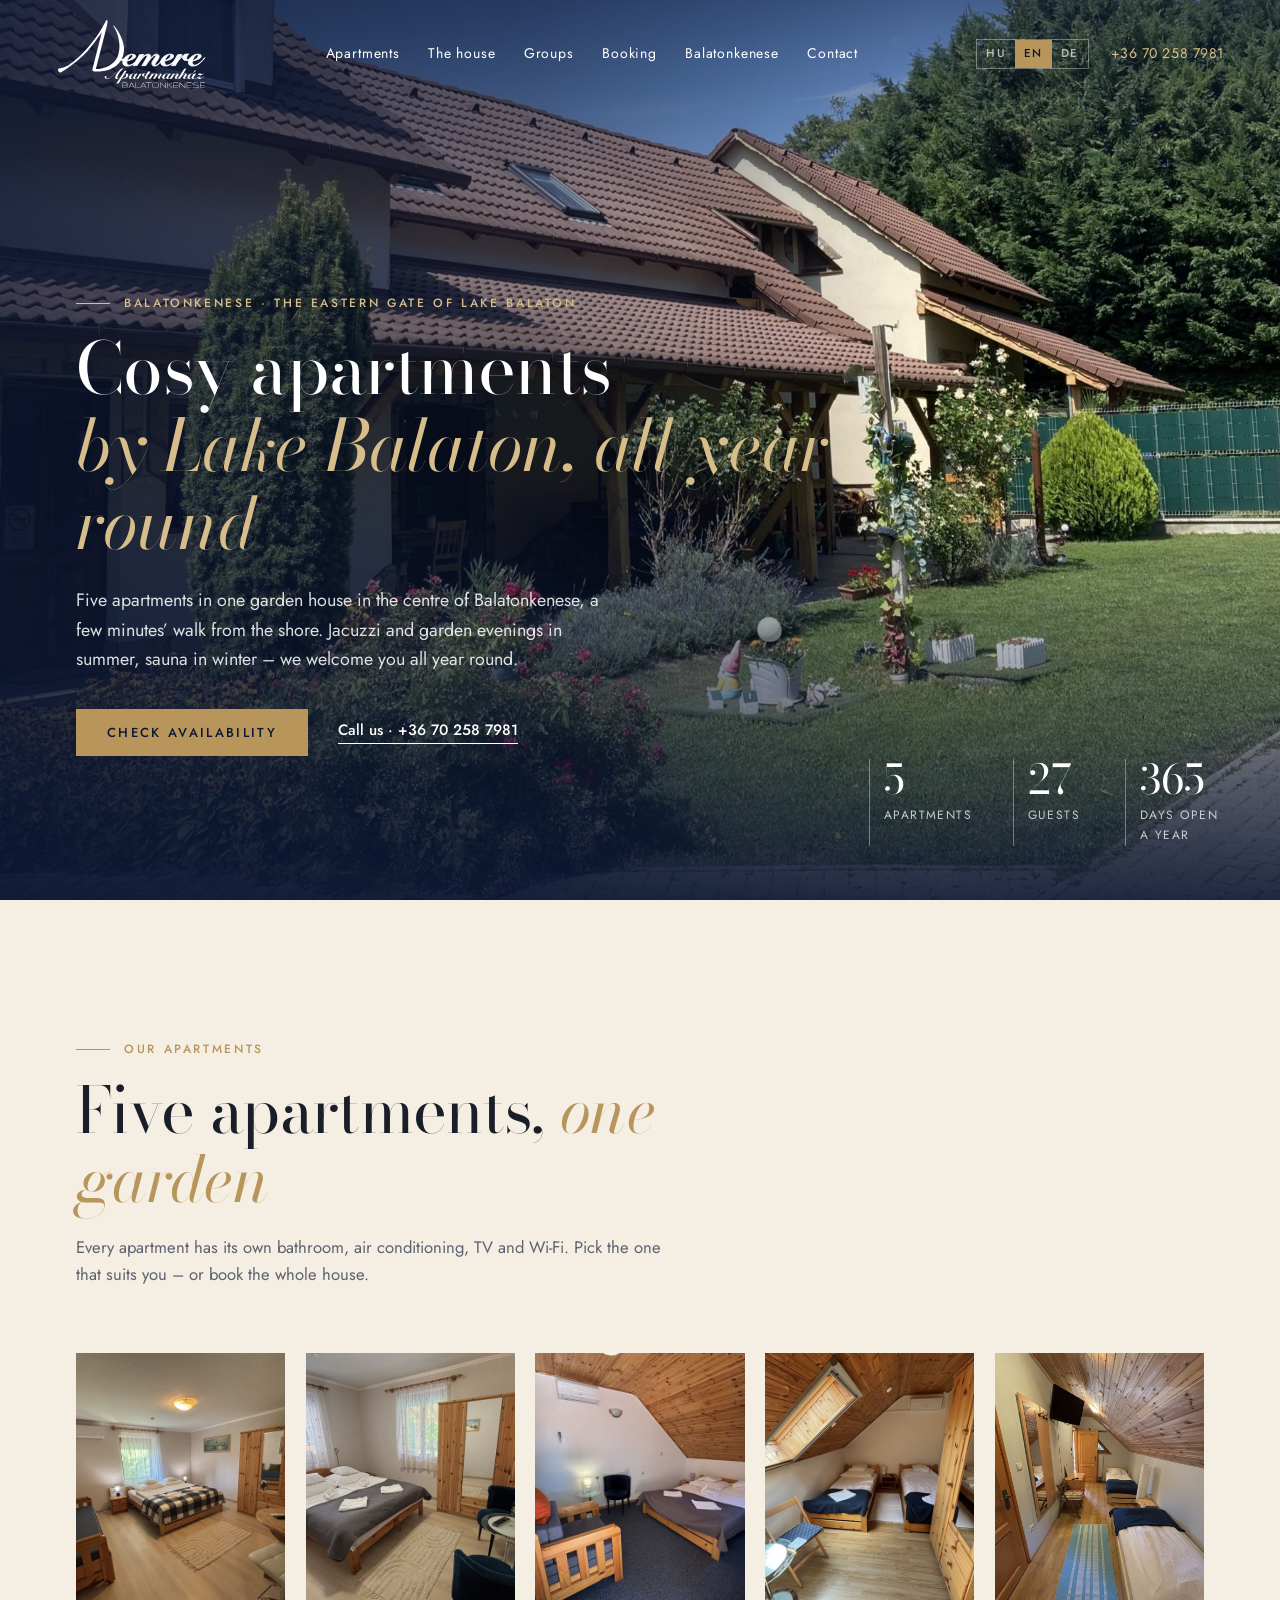
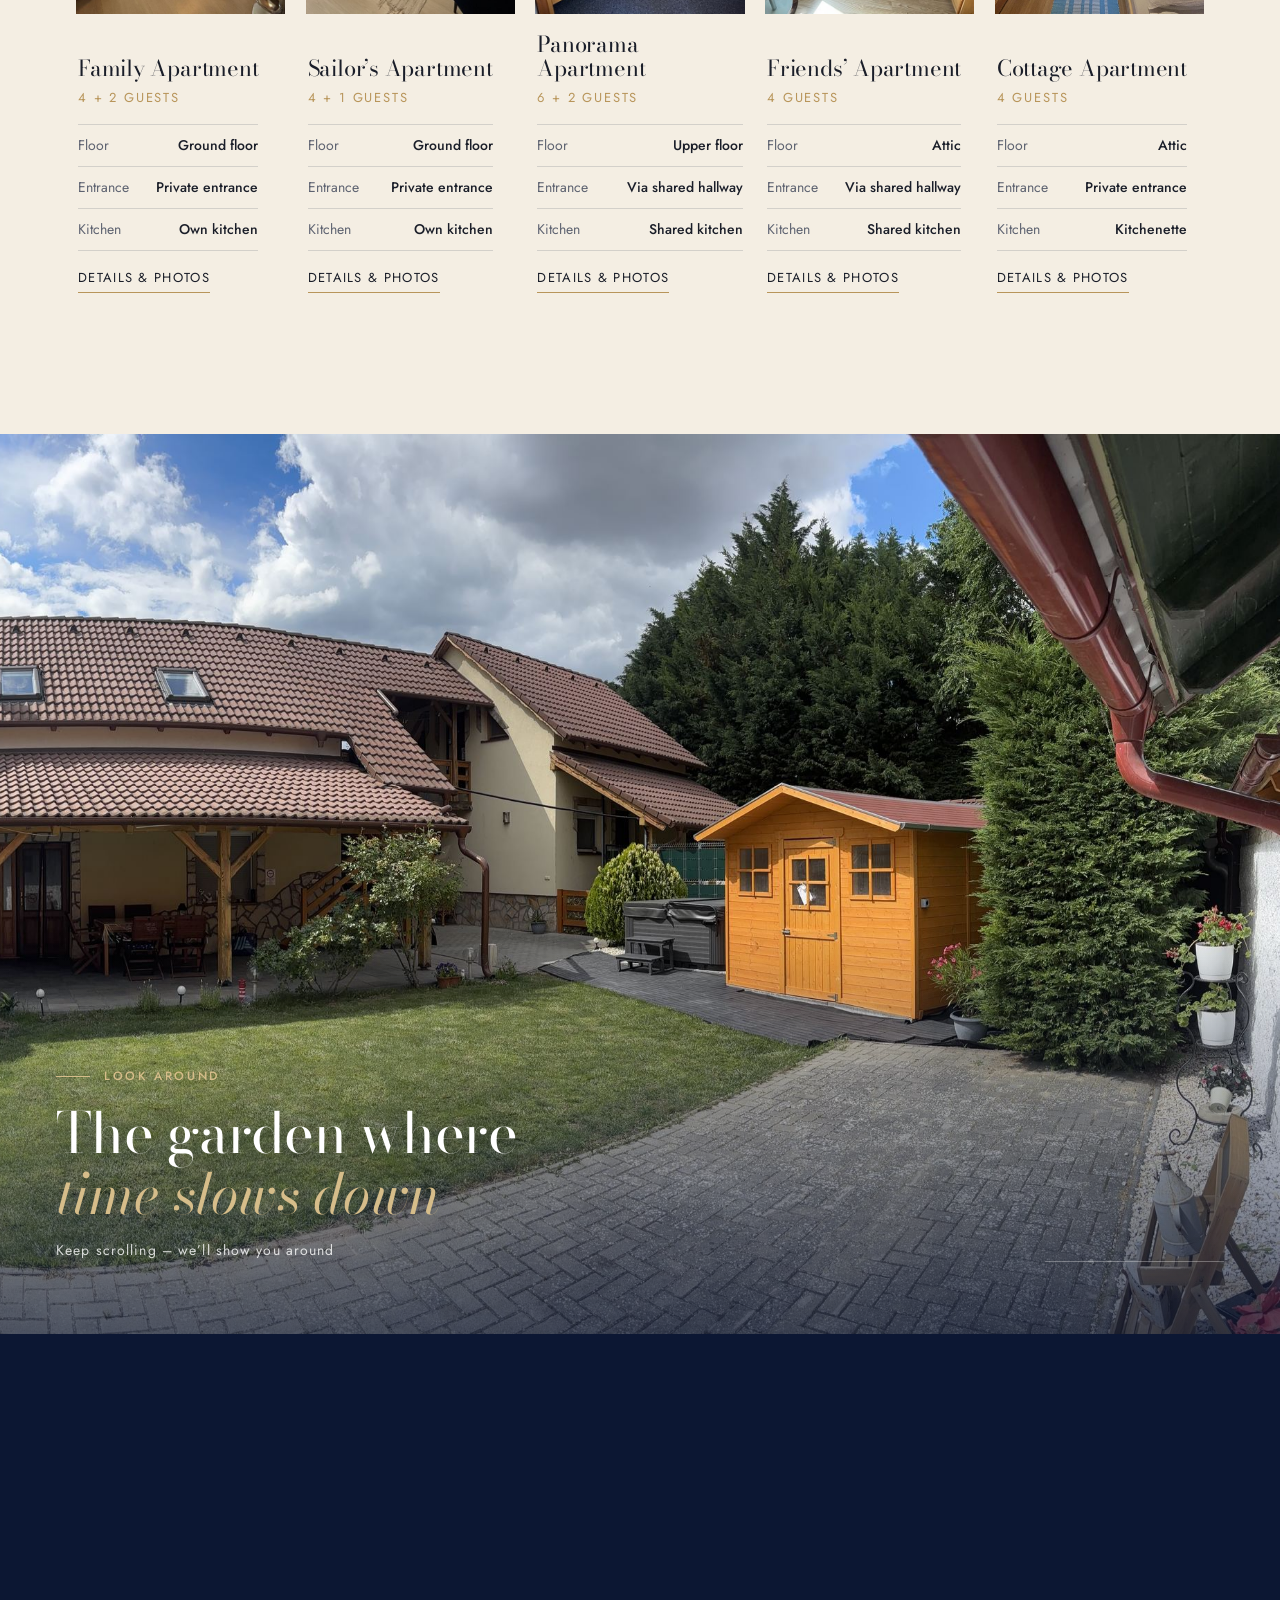
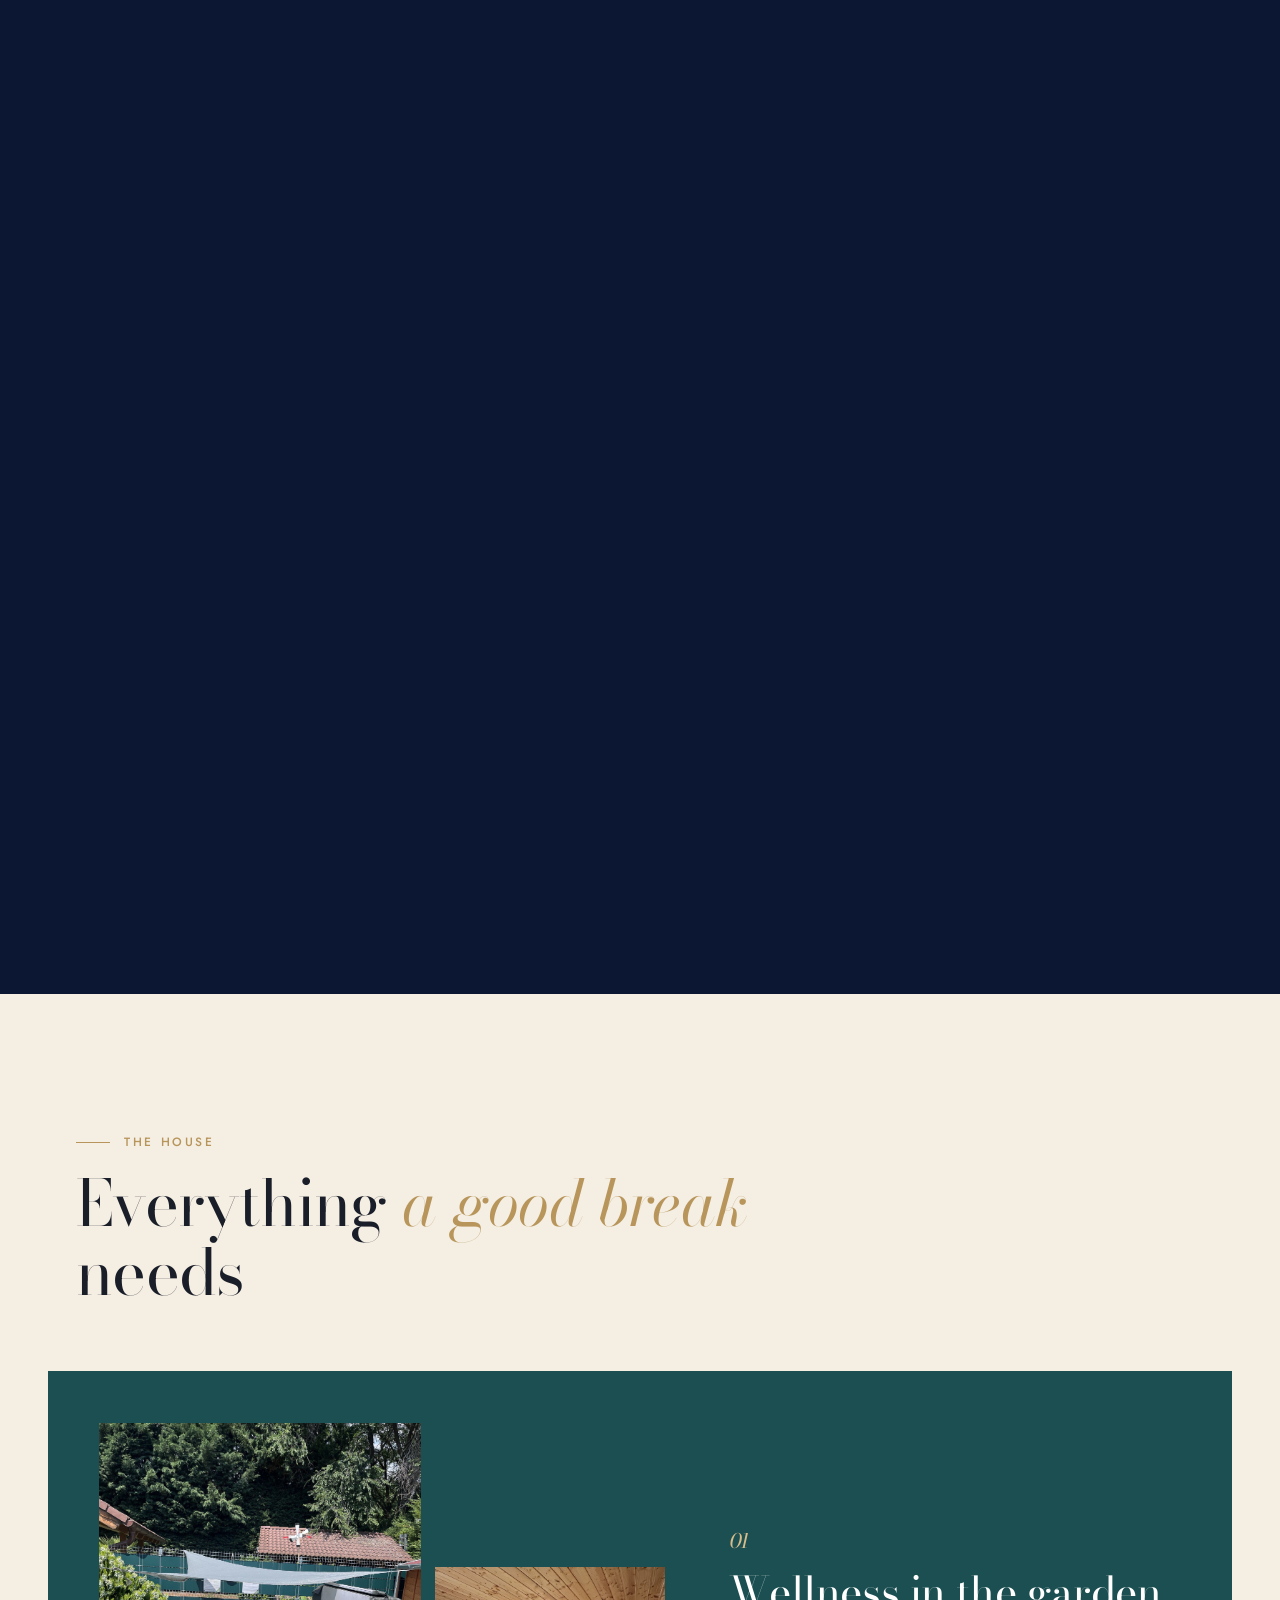
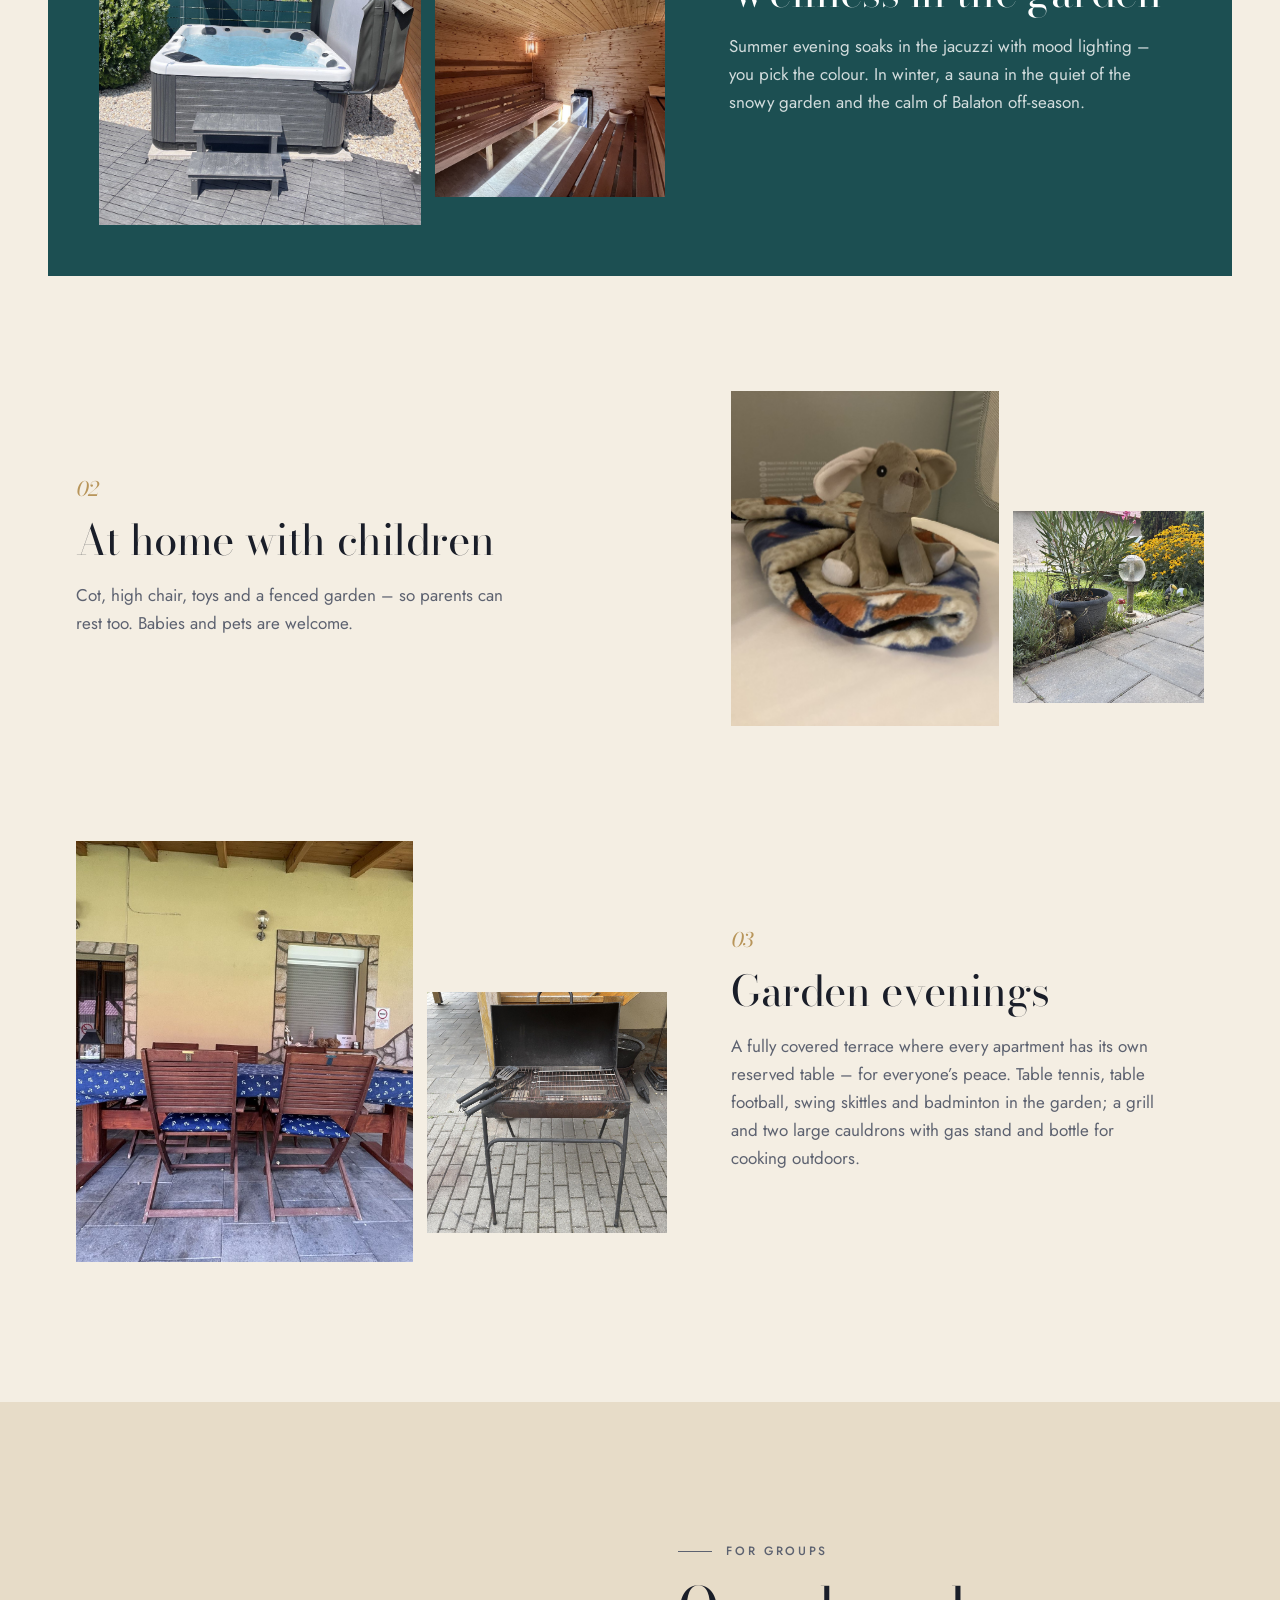
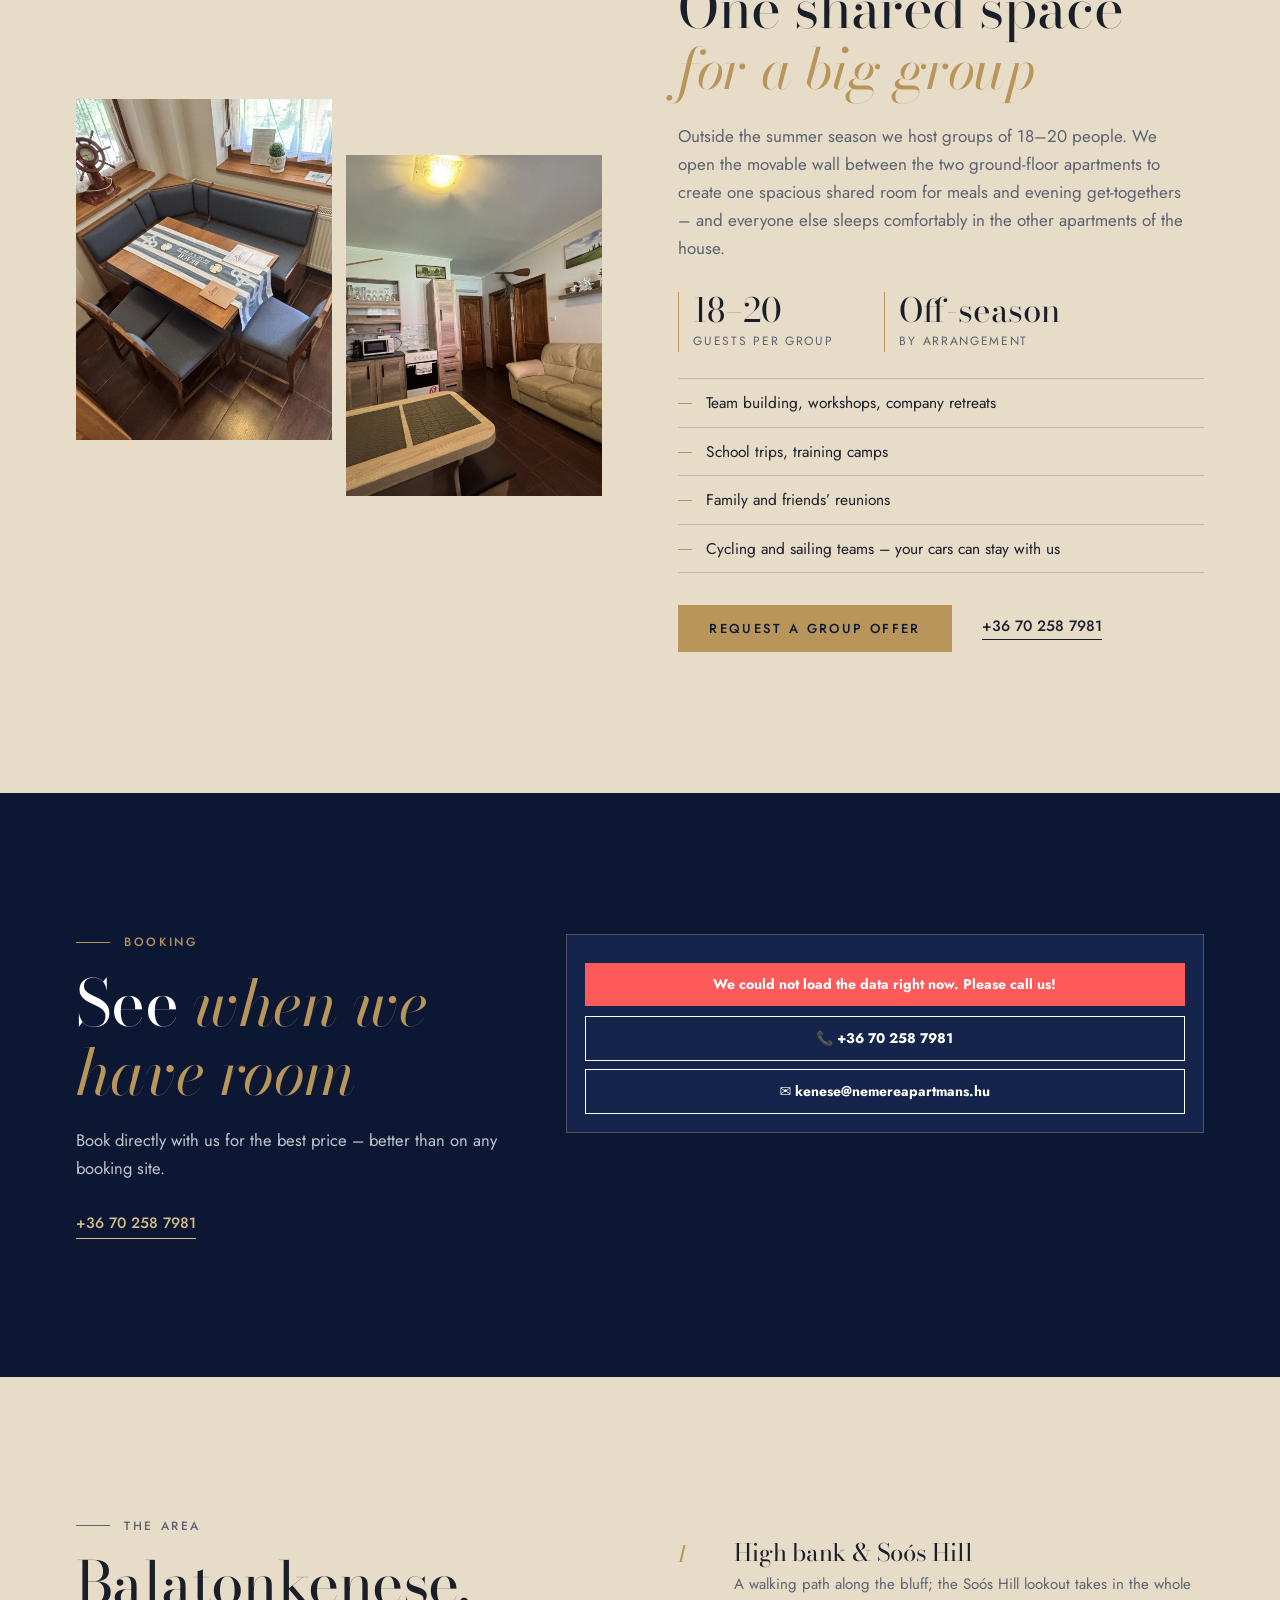
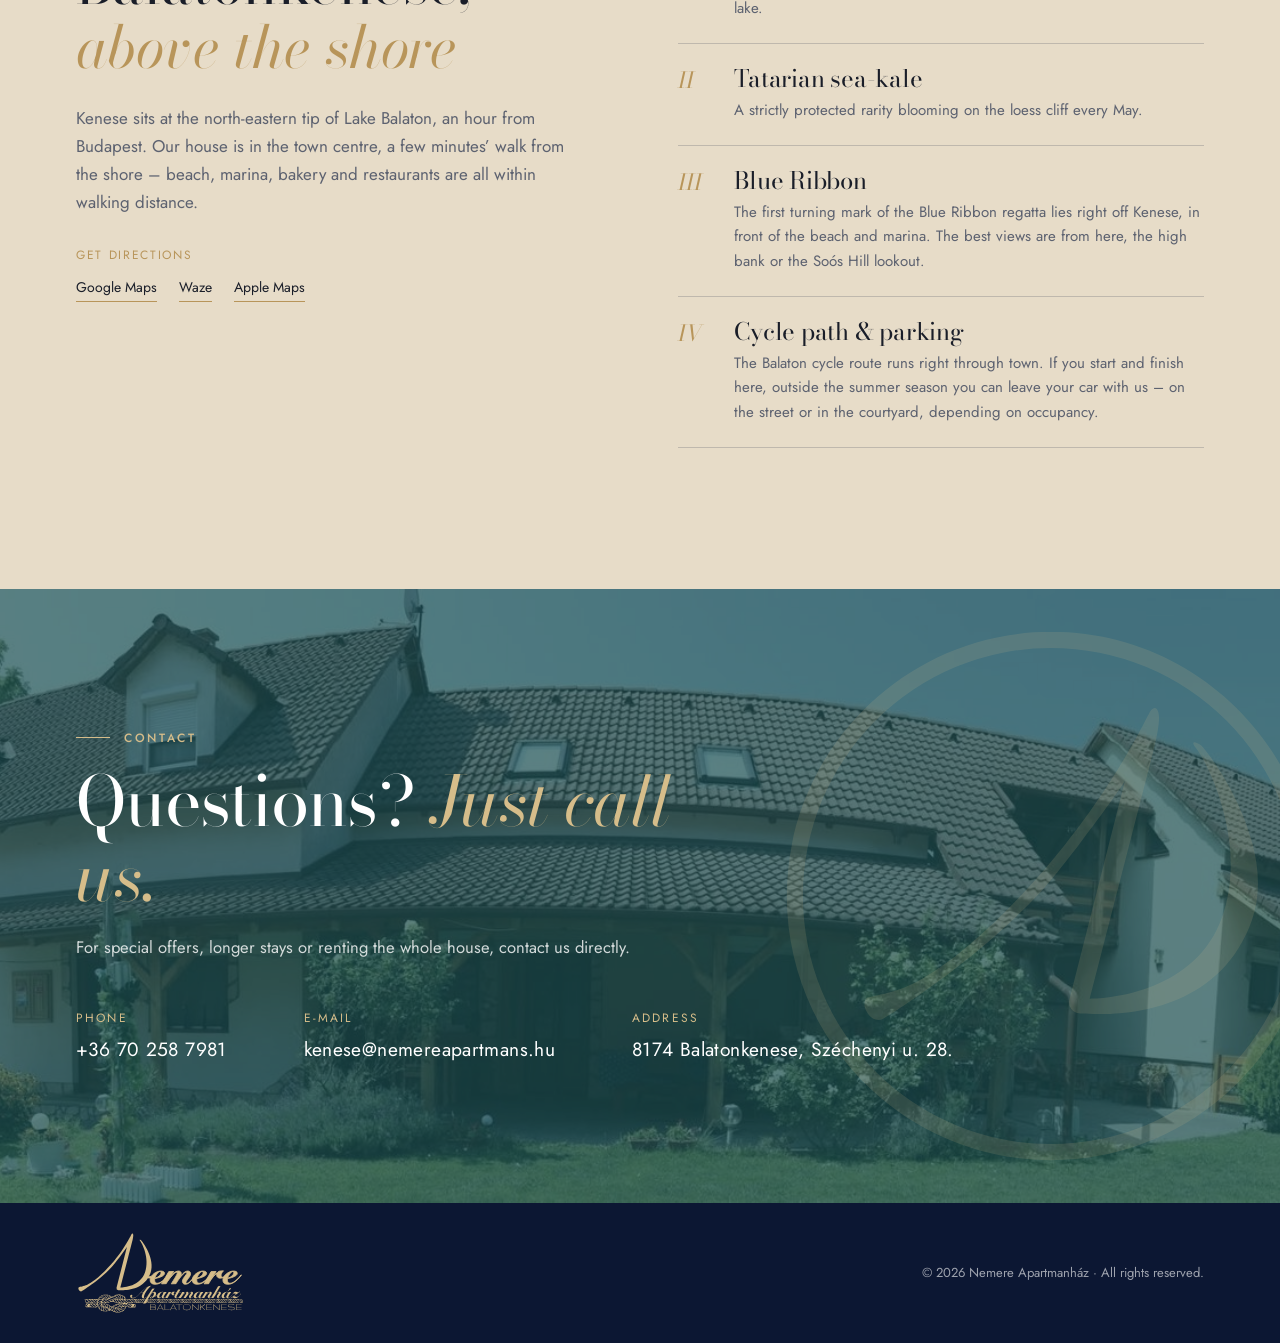
==== commit 9d47d0eb: "Csoportoknak szekció és vélemény-carousel - Csoportoknak: 18–20 fő szezonon kívül, nyitható mobilfal" ====
--- a/index.html
+++ b/index.html
@@ -25,6 +25,7 @@
   <nav class="nav" id="nav" aria-label="Fő menü">
     <a href="#apartmanok" data-i18n="nav_apts">Apartmanok</a>
     <a href="#haz" data-i18n="nav_house">A ház</a>
+    <a href="#csoportok" data-i18n="nav_groups">Csoportoknak</a>
     <a href="#foglalas" data-i18n="nav_book">Foglalás</a>
     <a href="#kenese" data-i18n="nav_area">Balatonkenese</a>
     <a href="#kapcsolat" data-i18n="nav_contact">Kapcsolat</a>
@@ -137,6 +138,45 @@
     </div>
   </section>
 
+  <!-- CSOPORTOKNAK -->
+  <section class="groups" id="csoportok">
+    <div class="wrap groups-grid">
+      <div class="groups-media">
+        <img src="assets/img/a-02-l.jpg" alt="Étkező a földszinti apartmanban" loading="lazy">
+        <img src="assets/img/b-02-l.jpg" alt="Nappali a földszinti apartmanban" loading="lazy">
+      </div>
+      <div class="groups-text">
+        <p class="kicker" data-i18n="grp_kicker">Csoportoknak</p>
+        <h2 data-i18n-html="grp_title">Nagy társaságnak <em>egy közös tér</em></h2>
+        <p data-i18n="grp_text"></p>
+        <dl class="groups-facts">
+          <div><dt>18–20</dt><dd data-i18n="grp_f1">fős csoportok</dd></div>
+          <div><dt data-i18n="grp_f2t">Ősztől tavaszig</dt><dd data-i18n="grp_f2">szezonon kívül</dd></div>
+        </dl>
+        <ul class="groups-list">
+          <li data-i18n="grp_1"></li><li data-i18n="grp_2"></li><li data-i18n="grp_3"></li><li data-i18n="grp_4"></li>
+        </ul>
+        <div class="groups-actions">
+          <a class="btn btn-gold" id="grpMail" href="mailto:kenese@nemereapartmans.hu" data-i18n="grp_cta">Csoportos ajánlatot kérek</a>
+          <a class="btn-line" href="tel:+36702587981">+36 70 258 7981</a>
+        </div>
+      </div>
+    </div>
+  </section>
+
+  <!-- VÉLEMÉNYEK (a Channel Manager táblázat „Vélemények” lapjáról; üresen rejtve marad) -->
+  <section class="reviews" id="velemenyek" hidden>
+    <div class="wrap">
+      <p class="kicker" data-i18n="rev_kicker">Vendégeink mondták</p>
+      <div class="rev-stage" id="revStage" aria-live="polite"></div>
+      <div class="rev-controls">
+        <button type="button" class="rev-btn" data-rev="-1" aria-label="‹">‹</button>
+        <div class="rev-dots" id="revDots"></div>
+        <button type="button" class="rev-btn" data-rev="1" aria-label="›">›</button>
+      </div>
+    </div>
+  </section>
+
   <!-- FOGLALÁS -->
   <section class="book" id="foglalas">
     <div class="wrap book-grid">
--- a/assets/css/style.css
+++ b/assets/css/style.css
@@ -169,6 +169,43 @@
 .feature-teal .feature-text p { color: rgba(255, 255, 255, .8); }
 .feature-teal .num { color: var(--gold-2); }
 
+/* ---------- Csoportoknak ---------- */
+.groups { padding: var(--sec) 0; background: var(--sand); }
+.groups-grid { display: grid; grid-template-columns: 1fr 1fr; gap: clamp(30px, 6vw, 96px); align-items: center; }
+.groups-media { position: relative; display: grid; grid-template-columns: 1fr 1fr; gap: 14px; align-items: start; }
+.groups-media img { width: 100%; aspect-ratio: 3 / 4; object-fit: cover; }
+.groups-media img:last-child { margin-top: 22%; }
+.groups-text h2 { font-size: clamp(34px, 4.4vw, 58px); margin-bottom: 22px; }
+.groups-text > p { color: var(--muted); max-width: 520px; }
+.groups-facts { display: flex; gap: clamp(24px, 4vw, 54px); margin: 30px 0 8px; }
+.groups-facts div { border-left: 1px solid var(--gold); padding-left: 14px; }
+.groups-facts dt { font: 400 clamp(26px, 2.6vw, 36px)/1.1 var(--serif); }
+.groups-facts dd { margin: 4px 0 0; font-size: 12px; letter-spacing: .14em; text-transform: uppercase; color: var(--muted); }
+.groups-list { list-style: none; padding: 0; margin: 26px 0 32px; border-top: 1px solid rgba(12, 23, 51, .18); }
+.groups-list li { padding: 11px 0 11px 28px; border-bottom: 1px solid rgba(12, 23, 51, .18); position: relative; font-size: 15.5px; }
+.groups-list li::before { content: ""; position: absolute; left: 0; top: 50%; width: 14px; height: 1px; background: var(--gold); }
+.groups-actions { display: flex; flex-wrap: wrap; align-items: center; gap: 18px 30px; }
+
+/* ---------- Vélemények ---------- */
+.reviews { padding: var(--sec) 0; background: var(--beige); text-align: center; overflow: hidden; }
+.reviews .kicker { justify-content: center; }
+.reviews .kicker::after { content: ""; width: 34px; height: 1px; background: currentColor; }
+.rev-stage { position: relative; max-width: 900px; margin: 10px auto 0; min-height: 260px; touch-action: pan-y; }
+.rev-item { position: absolute; inset: 0; display: flex; flex-direction: column; align-items: center; justify-content: center; opacity: 0; transform: translateX(24px); transition: opacity .7s ease, transform .7s ease; pointer-events: none; }
+.rev-item.on { position: relative; opacity: 1; transform: none; pointer-events: auto; }
+.rev-item.out { transform: translateX(-24px); }
+.rev-mark { font: italic 400 110px/0.6 var(--serif); color: var(--gold); height: 44px; }
+.rev-text { font: 400 clamp(22px, 2.6vw, 34px)/1.35 var(--serif); margin: 0 0 28px; max-width: 30ch; }
+.rev-text.long { font-size: clamp(18px, 1.8vw, 24px); max-width: 46ch; }
+.rev-who { font-size: 15px; font-weight: 500; letter-spacing: .04em; }
+.rev-meta { margin-top: 6px; font-size: 12px; letter-spacing: .16em; text-transform: uppercase; color: var(--gold); }
+.rev-controls { display: flex; align-items: center; justify-content: center; gap: 22px; margin-top: 40px; }
+.rev-btn { width: 44px; height: 44px; border: 1px solid var(--line); background: none; font-size: 20px; color: var(--ink); cursor: pointer; }
+.rev-btn:hover { border-color: var(--gold); }
+.rev-dots { display: flex; gap: 10px; }
+.rev-dots button { width: 26px; height: 2px; padding: 0; border: 0; background: var(--line); cursor: pointer; }
+.rev-dots button[aria-current="true"] { background: var(--gold); }
+
 /* ---------- Foglalás ---------- */
 .book { background: var(--navy); color: #fff; padding: var(--sec) 0; }
 .book-grid { display: grid; grid-template-columns: minmax(0, .8fr) minmax(0, 1.2fr); gap: clamp(30px, 5vw, 80px); align-items: start; }
@@ -249,7 +286,8 @@
   .burger[aria-expanded="true"] span:first-child { transform: translateY(3.5px) rotate(45deg); }
   .burger[aria-expanded="true"] span:last-child { transform: translateY(-3.5px) rotate(-45deg); }
   .hero-facts { left: var(--pad); right: auto; }
-  .hero-inner { padding-bottom: 200px; }
+  .hero { align-items: stretch; }
+  .hero-inner { padding-top: 118px; padding-bottom: 200px; display: flex; flex-direction: column; justify-content: flex-end; min-height: 100svh; }
   .cards {
     display: flex; overflow-x: auto; scroll-snap-type: x mandatory; gap: 16px; padding-bottom: 8px;
     scroll-padding-left: var(--pad); scrollbar-width: none;
@@ -260,6 +298,8 @@
   .feature.reverse .feature-media { order: 0; }
   .feature-teal { margin-left: calc(-1 * var(--pad)); margin-right: calc(-1 * var(--pad)); }
   .book-grid, .area-grid { grid-template-columns: 1fr; }
+  .groups-grid { grid-template-columns: 1fr; }
+  .rev-stage { min-height: 320px; }
   .book .sec-head { position: static; }
   .contact-list { grid-template-columns: 1fr; }
   .card h3 { min-height: 0; }
@@ -273,7 +313,10 @@
   body { font-size: 16px; }
   .brand img { height: 54px; }
   .top.solid .brand img { height: 46px; }
-  .hero-inner { padding-bottom: 190px; }
+  .hero-inner { padding-top: 104px; padding-bottom: 180px; }
+  .hero h1 { font-size: clamp(34px, 9.6vw, 44px); }
+  .hero .lead { margin: 18px 0 26px; }
+  .hero .kicker { font-size: 10.5px; letter-spacing: .18em; }
   .top-right { gap: 12px; }
   .lang button { padding: 7px 7px; }
   .card { flex-basis: 84%; }
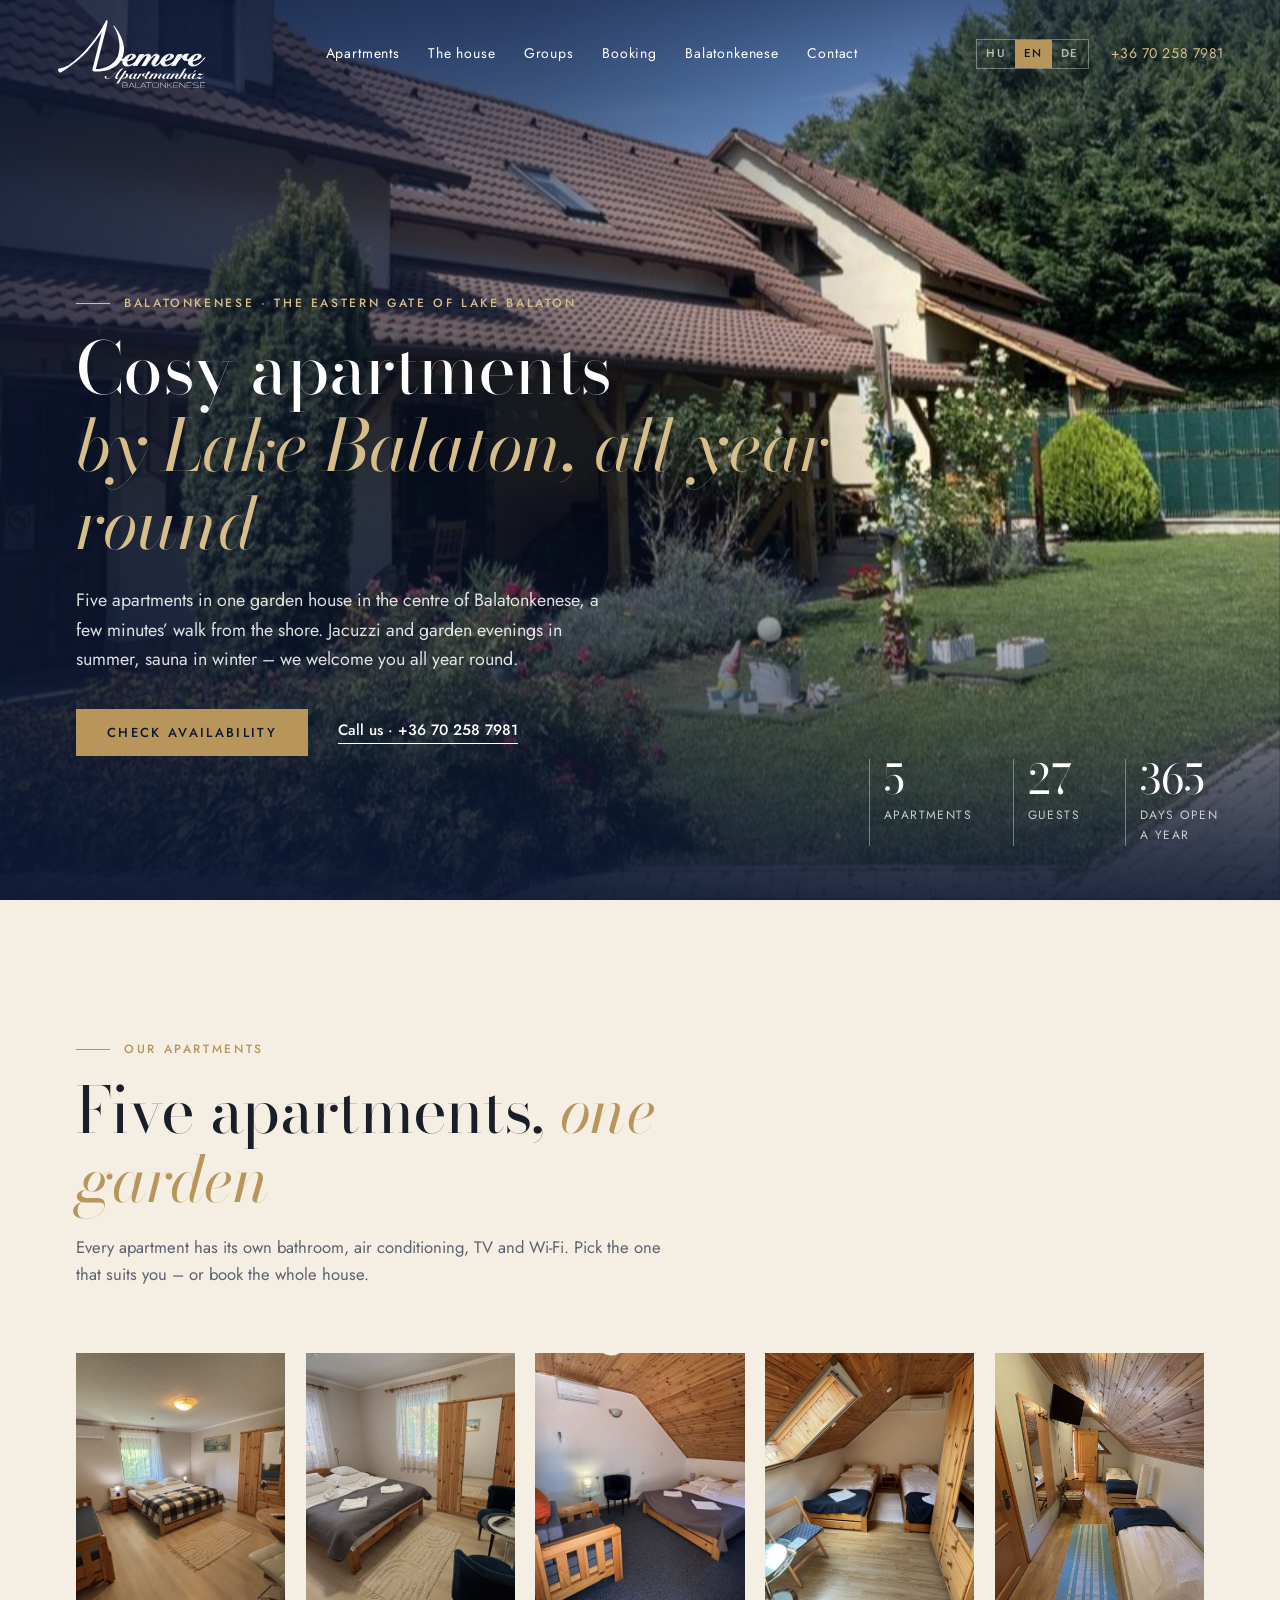
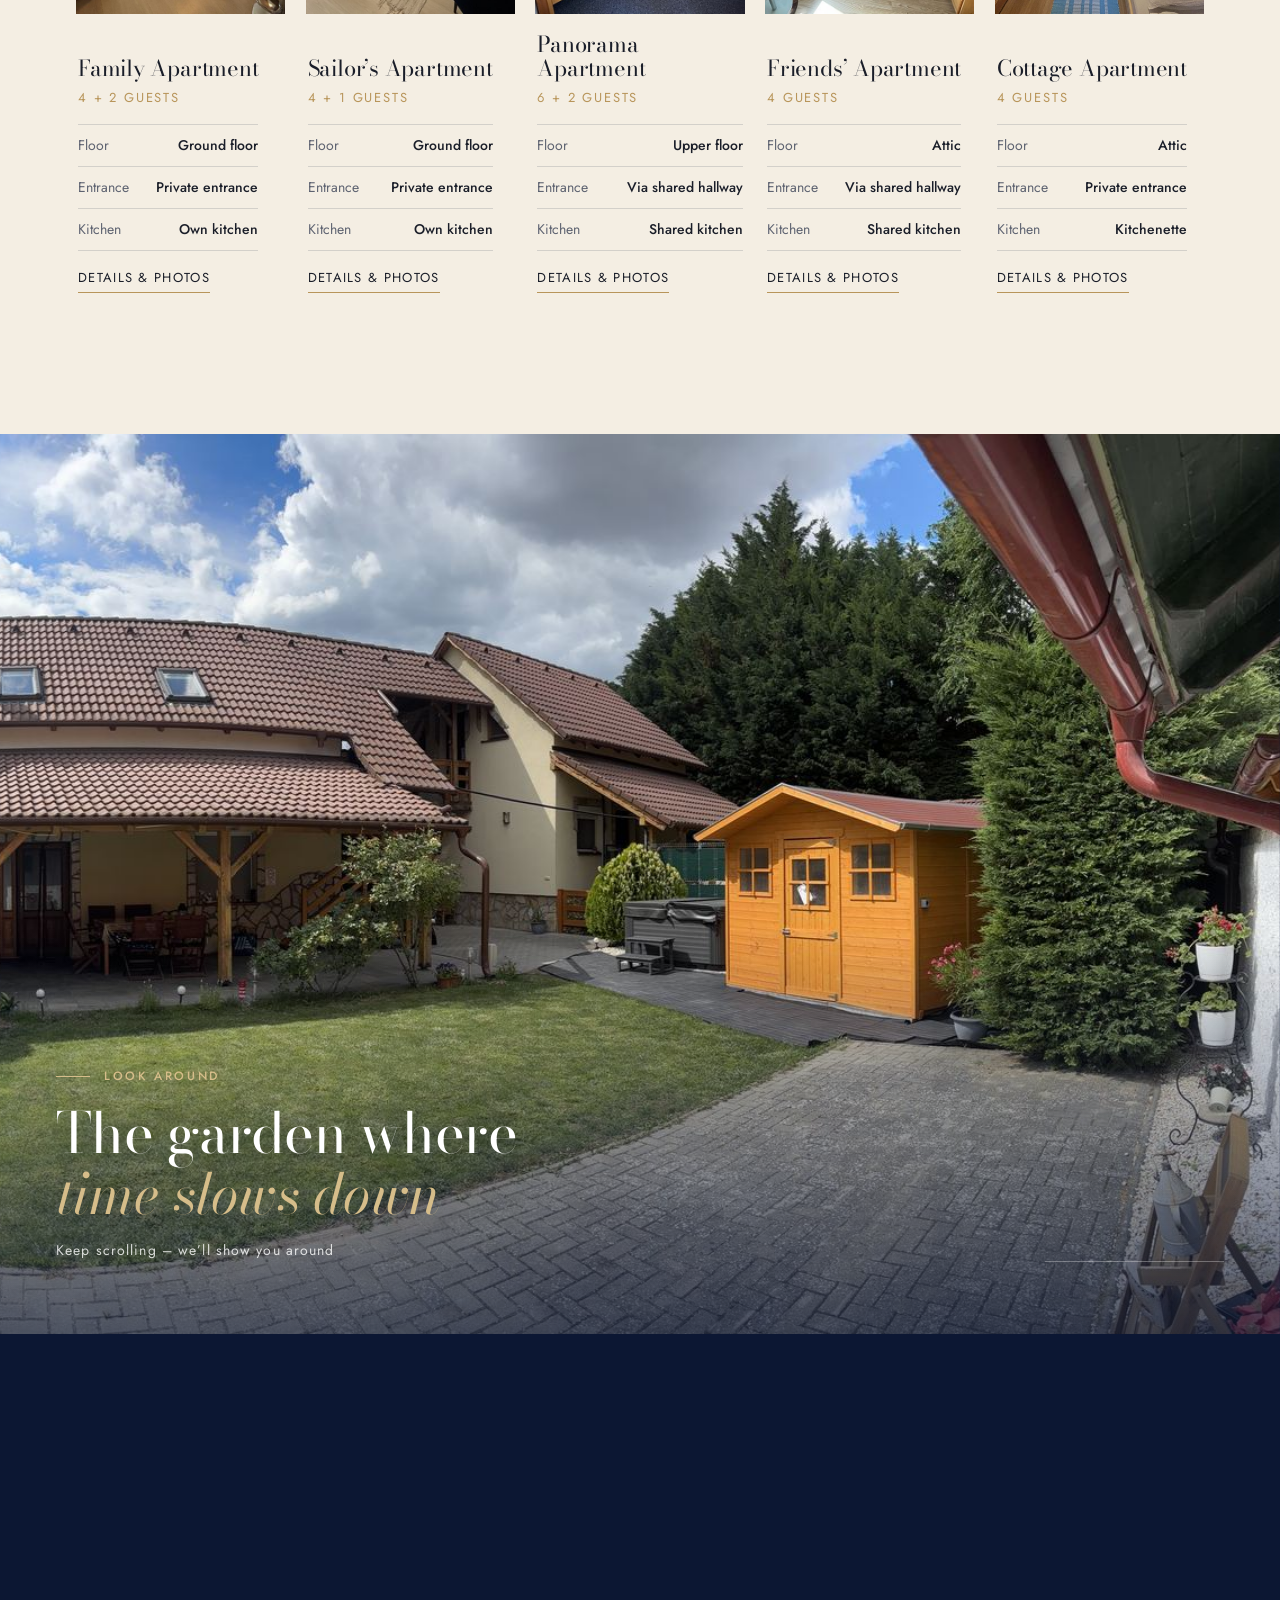
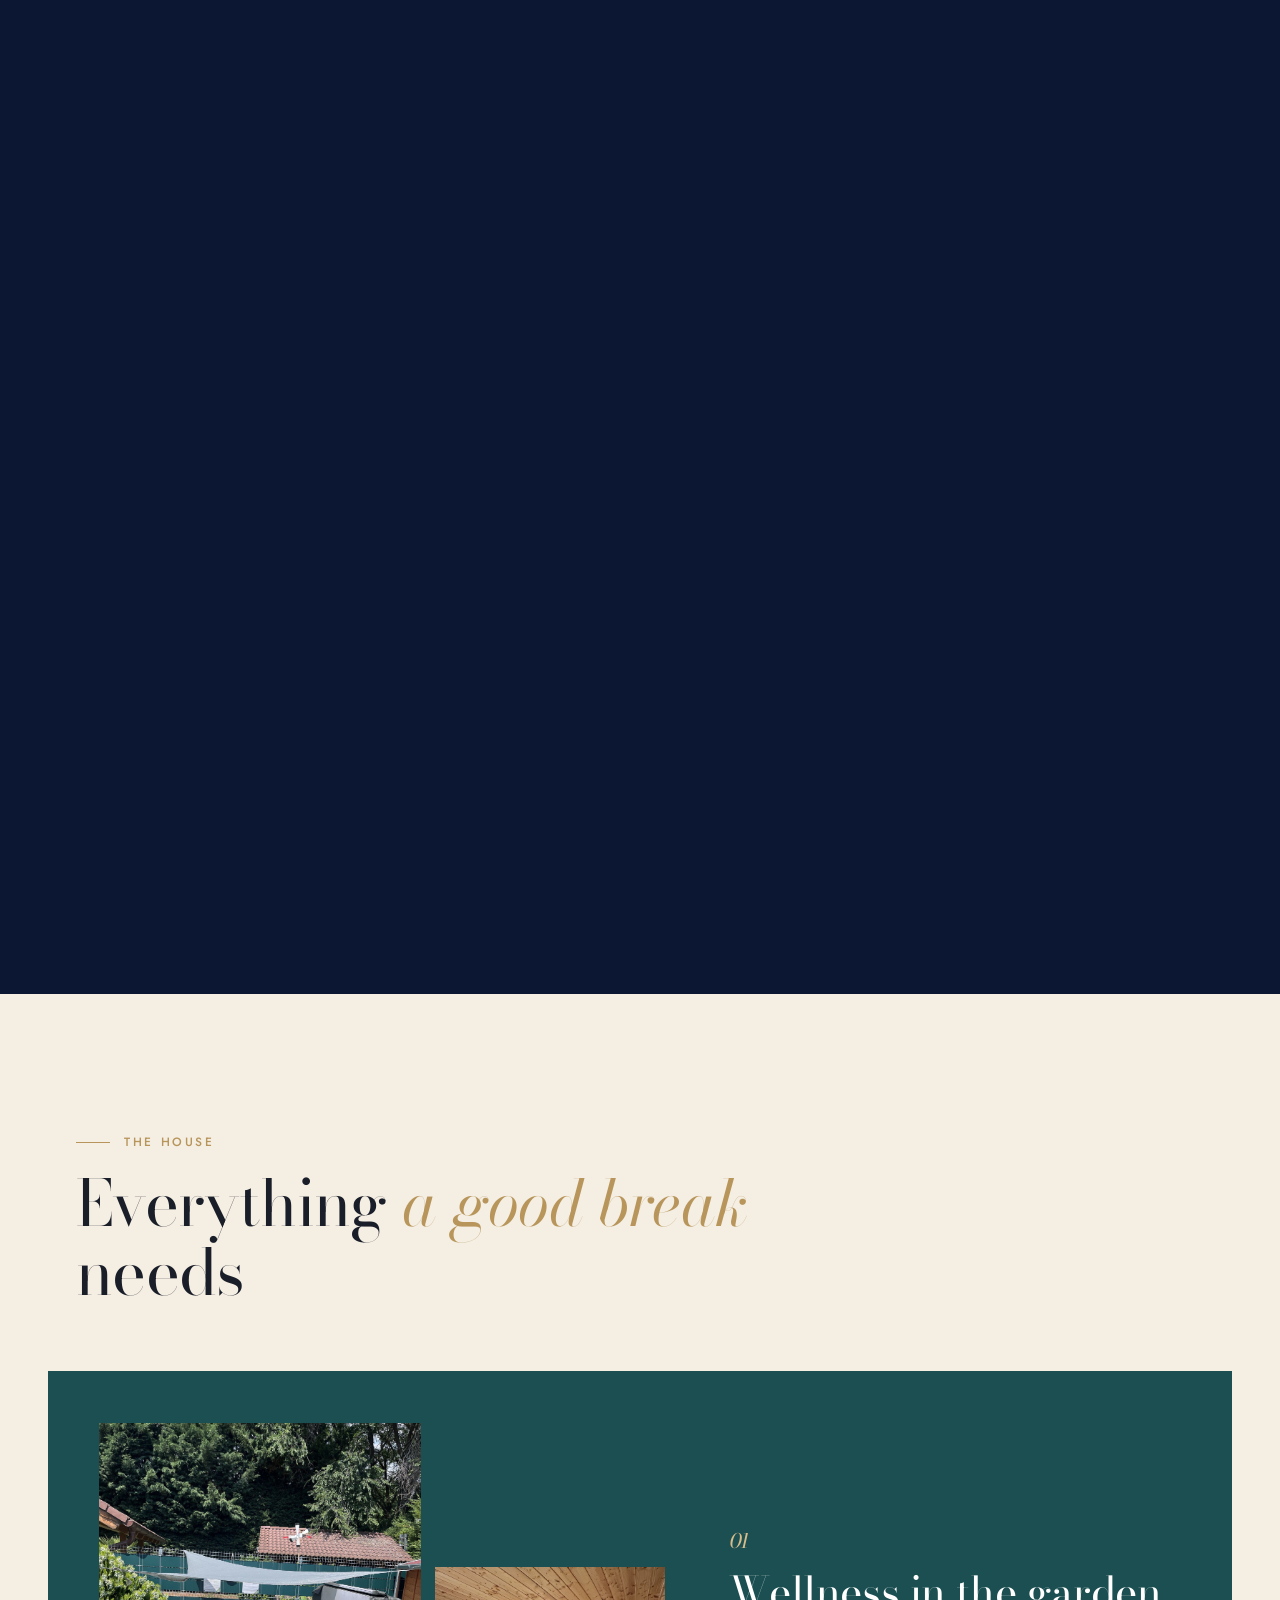
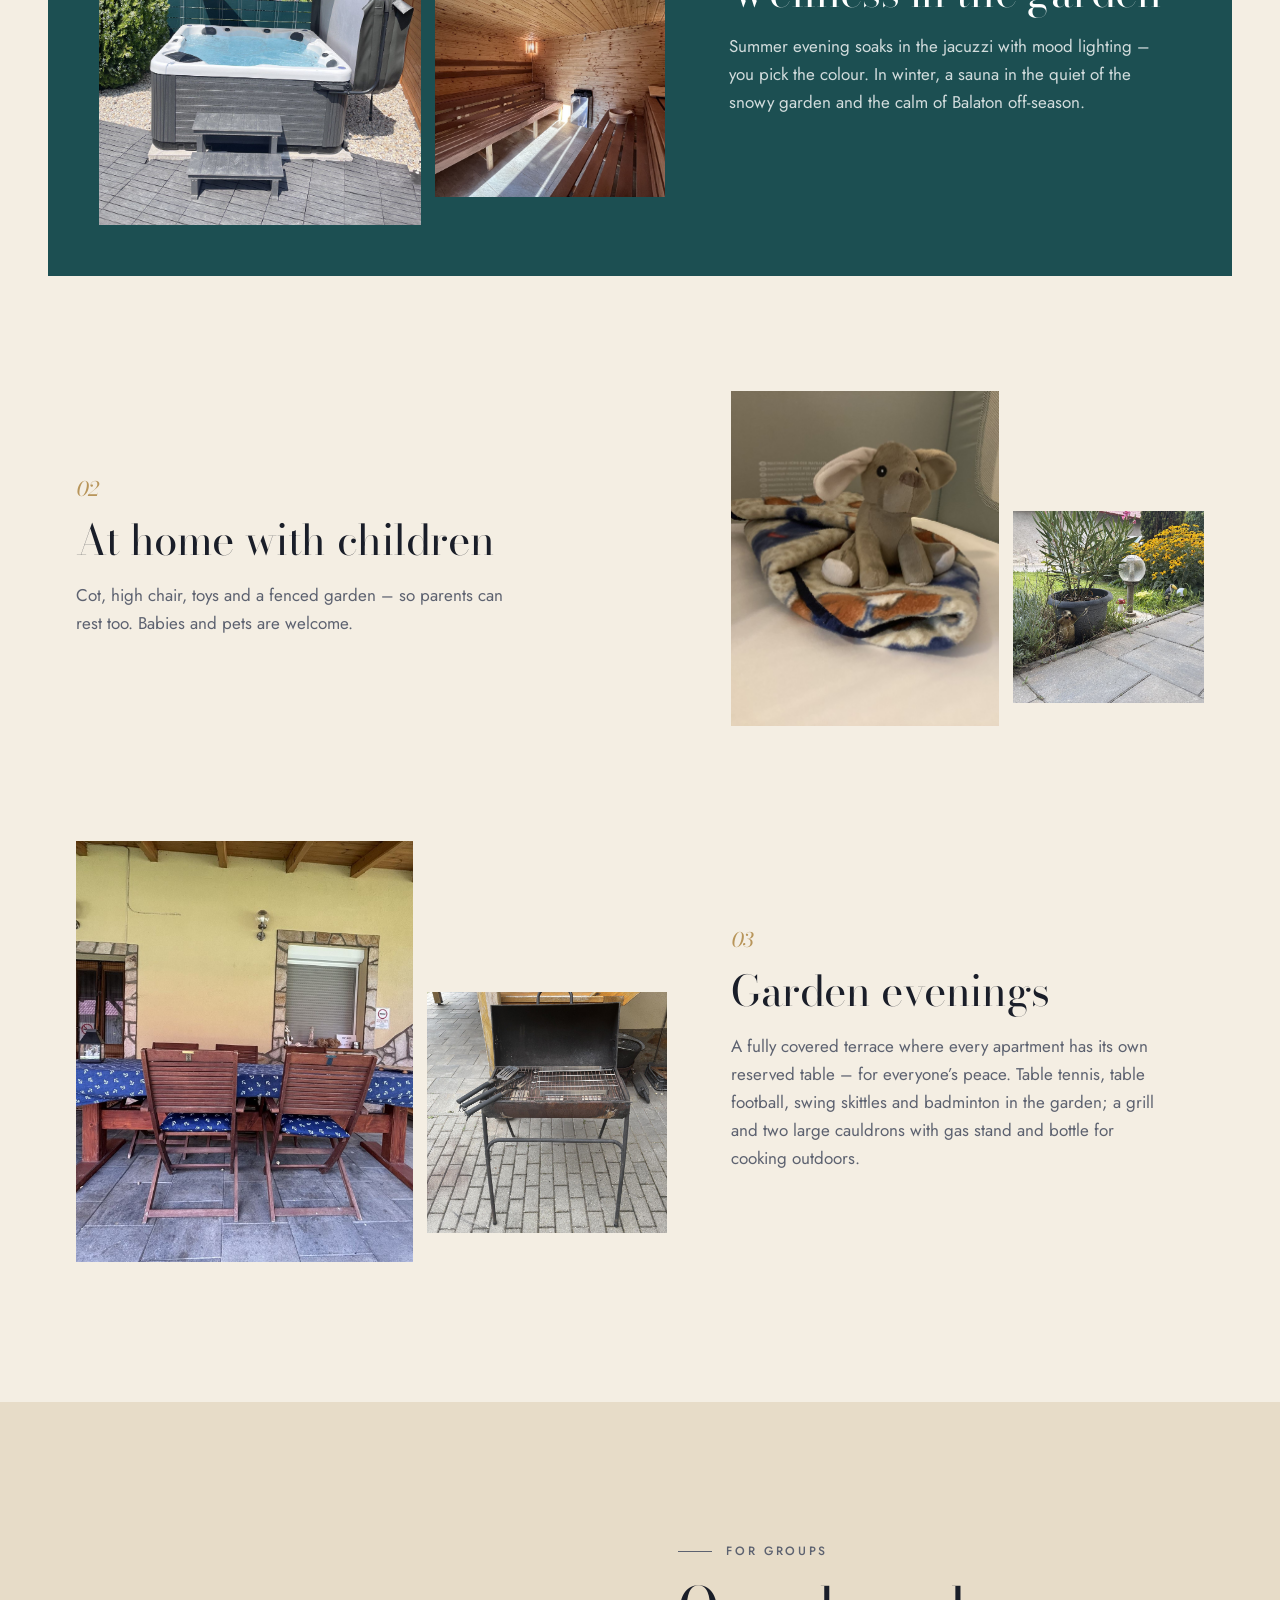
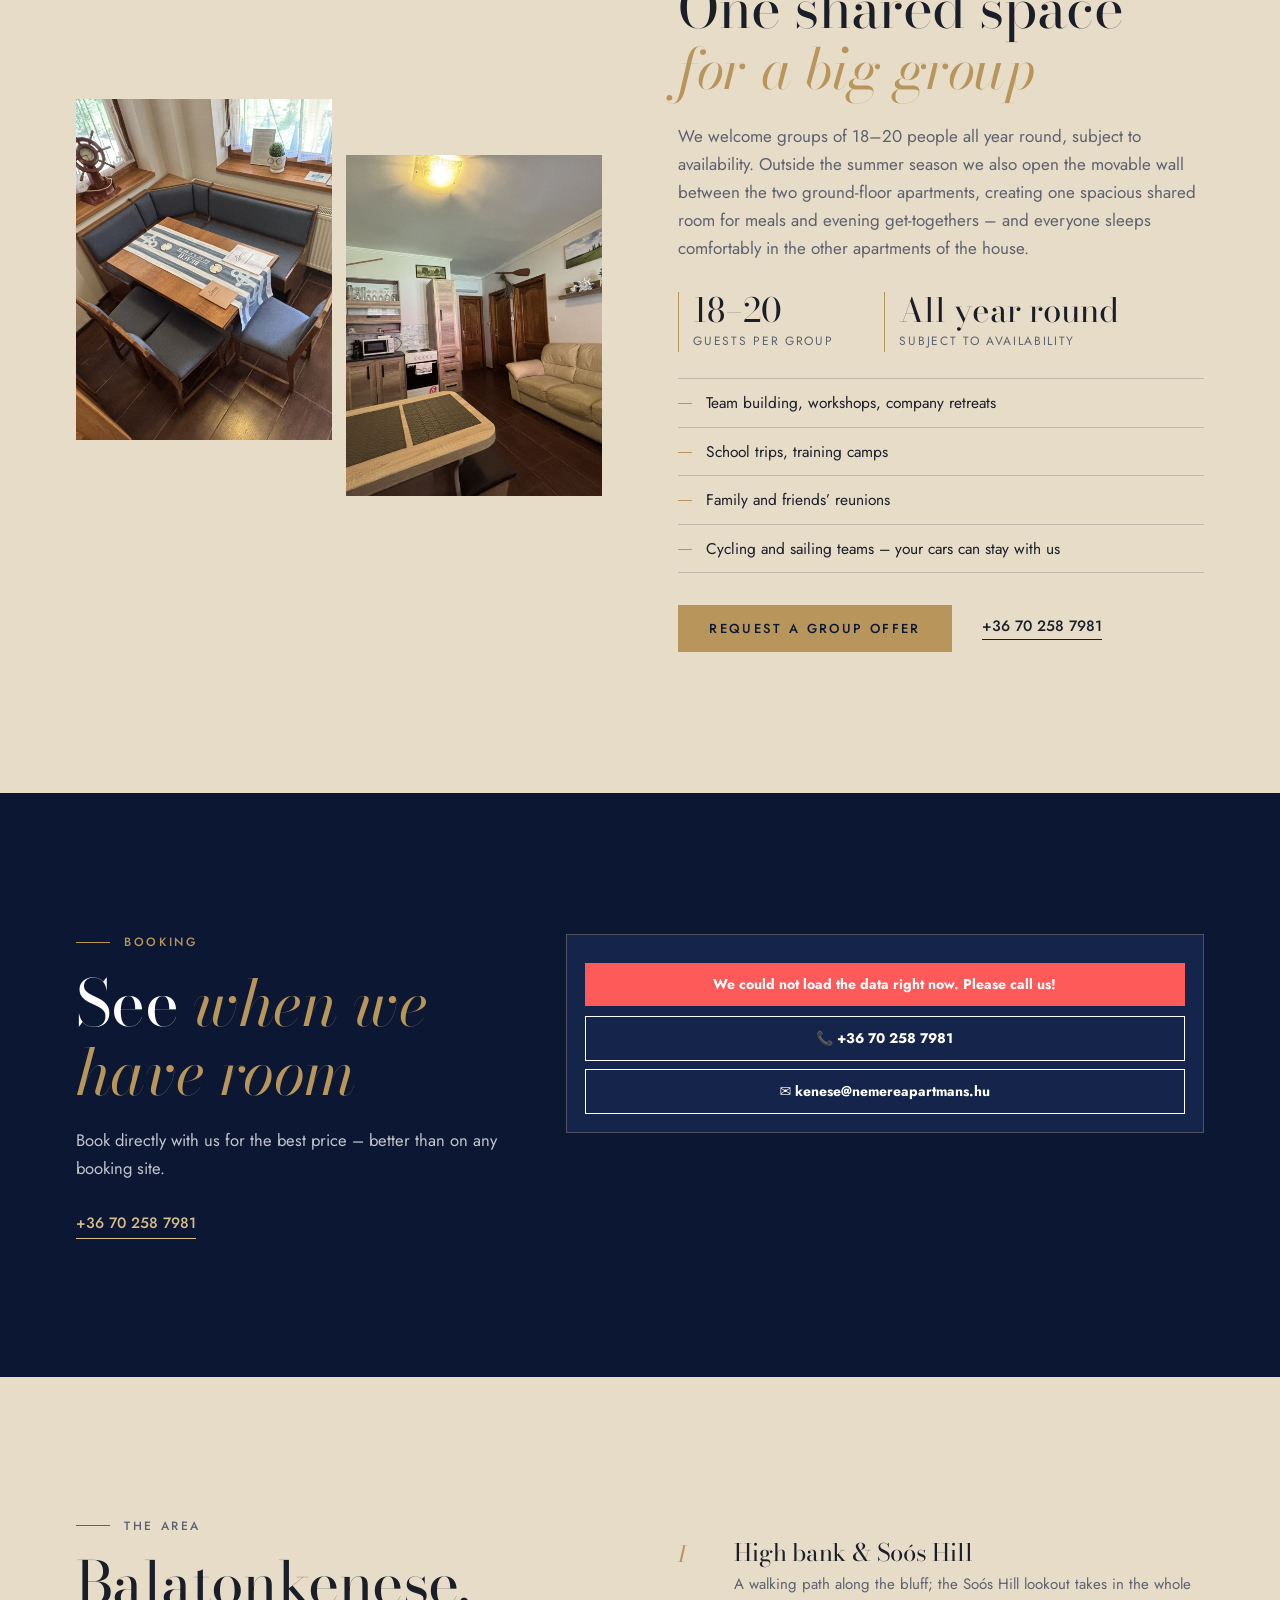
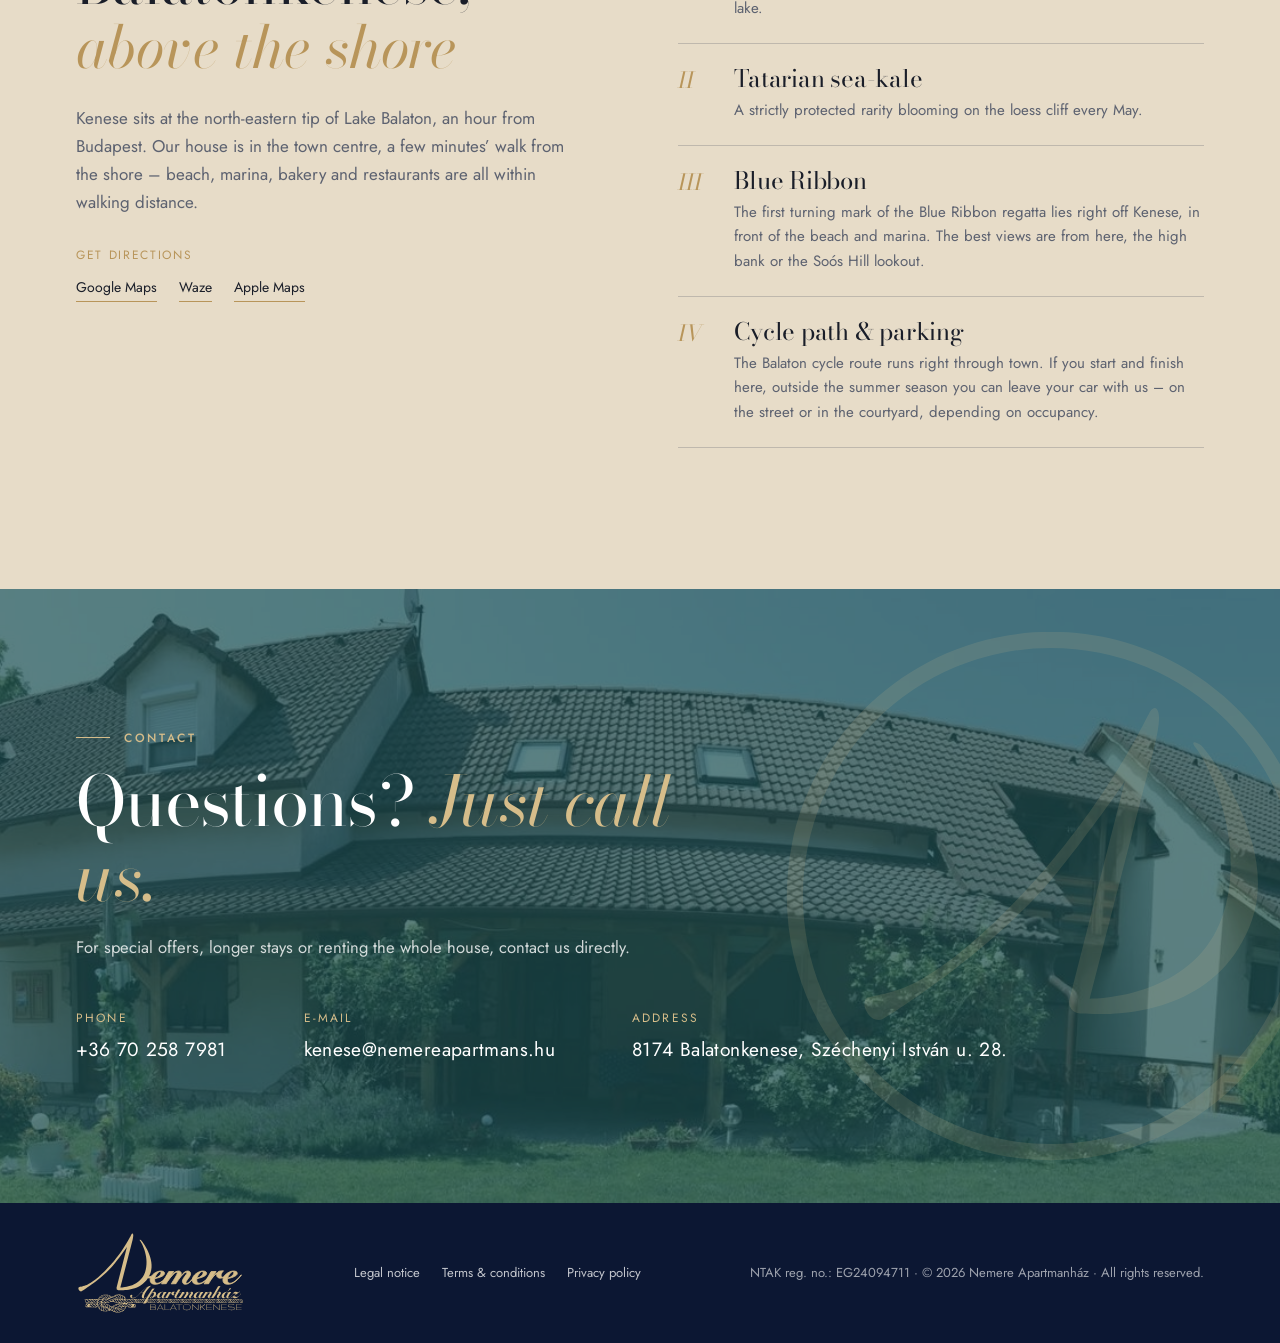
==== commit 0b2959c4: "Impresszum, ÁSZF, adatkezelési tájékoztató (tervezet), NTAK-szám, pontosított adatok - Csoportok: eg" ====
--- a/index.html
+++ b/index.html
@@ -199,9 +199,9 @@
         <p data-i18n="area_text"></p>
         <div class="routes">
           <span data-i18n="route">Útvonaltervezés</span>
-          <a href="https://www.google.com/maps/search/?api=1&query=Balatonkenese%2C+Sz%C3%A9chenyi+u.+28" target="_blank" rel="noopener">Google Maps</a>
-          <a href="https://waze.com/ul?q=Balatonkenese%20Sz%C3%A9chenyi%20u.%2028" target="_blank" rel="noopener">Waze</a>
-          <a href="https://maps.apple.com/?q=Balatonkenese,+Sz%C3%A9chenyi+u.+28" target="_blank" rel="noopener">Apple Maps</a>
+          <a href="https://maps.app.goo.gl/N2wvhYW5vLNQtxCt8" target="_blank" rel="noopener">Google Maps</a>
+          <a href="https://ul.waze.com/ul?place=ChIJFeQBcmuTaUcRgkZudwma7Rs&amp;ll=47.03509390%2C18.11223230&amp;navigate=yes" target="_blank" rel="noopener">Waze</a>
+          <a href="https://maps.apple.com/?address=8174%20Balatonkenese,%20Sz%C3%A9chenyi%20Istv%C3%A1n%20utca%2028.&amp;ll=47.035094,18.112232" target="_blank" rel="noopener">Apple Maps</a>
         </div>
       </div>
       <ol class="area-list">
@@ -224,7 +224,7 @@
       <dl class="contact-list">
         <div><dt data-i18n="phone">Telefon</dt><dd><a href="tel:+36702587981">+36 70 258 7981</a></dd></div>
         <div><dt data-i18n="email">E-mail</dt><dd><a href="mailto:kenese@nemereapartmans.hu">kenese@nemereapartmans.hu</a></dd></div>
-        <div><dt data-i18n="address">Cím</dt><dd>8174 Balatonkenese, Széchenyi u. 28.</dd></div>
+        <div><dt data-i18n="address">Cím</dt><dd>8174 Balatonkenese, Széchenyi István u. 28.</dd></div>
       </dl>
     </div>
   </section>
@@ -233,7 +233,12 @@
 <footer class="foot">
   <div class="wrap foot-inner">
     <img class="foot-logo" src="assets/logo/kotel-gold.svg" alt="Nemere Apartmanház Balatonkenese" loading="lazy">
-    <span>© <span id="year">2026</span> Nemere Apartmanház · <span data-i18n="footer_rights">Minden jog fenntartva.</span></span>
+    <nav class="foot-links" aria-label="Jogi információk">
+      <a href="impresszum.html" data-i18n="legal_imp">Impresszum</a>
+      <a href="aszf.html" data-i18n="legal_aszf">ÁSZF</a>
+      <a href="adatkezeles.html" data-i18n="legal_priv">Adatkezelési tájékoztató</a>
+    </nav>
+    <span><span data-i18n="ntak">NTAK reg. szám</span>: EG24094711 · © <span id="year">2026</span> Nemere Apartmanház · <span data-i18n="footer_rights">Minden jog fenntartva.</span></span>
   </div>
 </footer>
 
--- a/assets/css/style.css
+++ b/assets/css/style.css
@@ -243,6 +243,29 @@
 .foot { background: var(--navy); color: rgba(255, 255, 255, .6); font-size: 13px; padding: 28px 0; }
 .foot-inner { display: flex; justify-content: space-between; align-items: center; gap: 20px; flex-wrap: wrap; }
 .foot-logo { height: 84px; width: auto; }
+.foot-links { display: flex; flex-wrap: wrap; gap: 8px 22px; }
+.foot-links a { text-decoration: none; color: rgba(255, 255, 255, .8); }
+.foot-links a:hover { color: var(--gold-2); }
+
+/* ---------- Jogi oldalak ---------- */
+.legal-top { background: var(--navy); padding: 18px var(--pad); display: flex; align-items: center; justify-content: space-between; gap: 20px; }
+.legal-top img { height: 56px; width: auto; }
+.legal-top a { color: var(--gold-2); text-decoration: none; font-size: 14px; letter-spacing: .06em; }
+.legal { max-width: 820px; margin: 0 auto; padding: clamp(40px, 7vw, 90px) var(--pad); }
+.legal h1 { font-size: clamp(36px, 5vw, 56px); margin-bottom: 10px; }
+.legal h2 { font-size: clamp(22px, 2.4vw, 28px); margin: 44px 0 12px; }
+.legal p, .legal li { color: #333a48; }
+.legal ul, .legal ol { padding-left: 22px; }
+.legal dl { display: grid; grid-template-columns: minmax(150px, 34%) 1fr; gap: 8px 22px; margin: 18px 0; }
+.legal dt { color: var(--muted); }
+.legal dd { margin: 0; }
+.legal table { width: 100%; border-collapse: collapse; font-size: 15px; margin: 18px 0; }
+.legal th, .legal td { text-align: left; vertical-align: top; border-bottom: 1px solid var(--line); padding: 10px 10px 10px 0; }
+.legal th { font-weight: 500; color: var(--muted); }
+.legal .draft { background: var(--sand); border-left: 3px solid var(--gold); padding: 14px 18px; font-size: 15px; margin: 18px 0 30px; }
+.legal mark.todo { background: #f5e3a8; padding: 0 4px; }
+.legal .other-lang { font-size: 14px; color: var(--muted); }
+@media (max-width: 620px) { .legal dl { grid-template-columns: 1fr; gap: 2px; } .legal dd { margin-bottom: 10px; } .legal table, .legal tbody, .legal tr, .legal td, .legal th { display: block; } .legal thead { display: none; } .legal td { border: 0; padding: 2px 0; } .legal tr { border-bottom: 1px solid var(--line); padding: 10px 0; } }
 
 /* ---------- Apartman dialógus ---------- */
 .apt-dlg { width: min(1120px, 94vw); max-height: 92svh; padding: 0; border: 0; background: var(--beige); color: var(--ink); display: none; }
@@ -323,3 +346,30 @@
   .hero-facts { gap: 18px; }
   .hero-facts dd { font-size: 10.5px; }
 }
+
+/* ---------- Jogi oldalak ---------- */
+.legal-page { background: var(--beige); }
+.legal-page .top { position: sticky; }
+.legal-back { color: var(--gold-2); text-decoration: none; font-size: 14px; letter-spacing: .06em; }
+.legal { max-width: 820px; margin: 0 auto; padding: clamp(50px, 8vw, 100px) var(--pad) var(--sec); }
+.legal h1 { font-size: clamp(38px, 5vw, 60px); margin-bottom: 14px; }
+.legal .updated { color: var(--muted); font-size: 14px; margin: 0 0 40px; }
+.legal h2 { font-size: clamp(24px, 2.4vw, 30px); margin: 44px 0 14px; }
+.legal h3 { font: 600 16px/1.4 var(--sans); margin: 24px 0 8px; }
+.legal p, .legal li { color: #2b3040; }
+.legal ul, .legal ol { padding-left: 22px; }
+.legal li { margin: 6px 0; }
+.legal a { color: var(--teal); }
+.legal dl.facts { display: grid; grid-template-columns: minmax(150px, 220px) 1fr; border-top: 1px solid var(--line); margin: 0; }
+.legal dl.facts dt, .legal dl.facts dd { padding: 10px 0; border-bottom: 1px solid var(--line); margin: 0; }
+.legal dl.facts dt { color: var(--muted); padding-right: 16px; }
+.legal table { width: 100%; border-collapse: collapse; font-size: 15px; margin: 14px 0; }
+.legal th, .legal td { text-align: left; vertical-align: top; padding: 10px 12px 10px 0; border-bottom: 1px solid var(--line); }
+.legal th { font-weight: 600; color: var(--muted); font-size: 13px; letter-spacing: .04em; }
+mark.todo { background: #ffe58a; color: #3a2a00; padding: 1px 4px; font-size: .92em; }
+.draft-note { background: #fff6d6; border-left: 3px solid var(--gold); padding: 14px 18px; font-size: 14.5px; margin: 0 0 36px; }
+.foot-links { display: flex; flex-wrap: wrap; gap: 8px 22px; }
+.foot-links a { text-decoration: none; color: rgba(255, 255, 255, .75); }
+.foot-links a:hover { color: var(--gold-2); }
+.foot-ntak { color: rgba(255, 255, 255, .5); }
+@media (max-width: 600px) { .legal dl.facts { grid-template-columns: 1fr; } .legal dl.facts dt { border-bottom: 0; padding-bottom: 0; } }
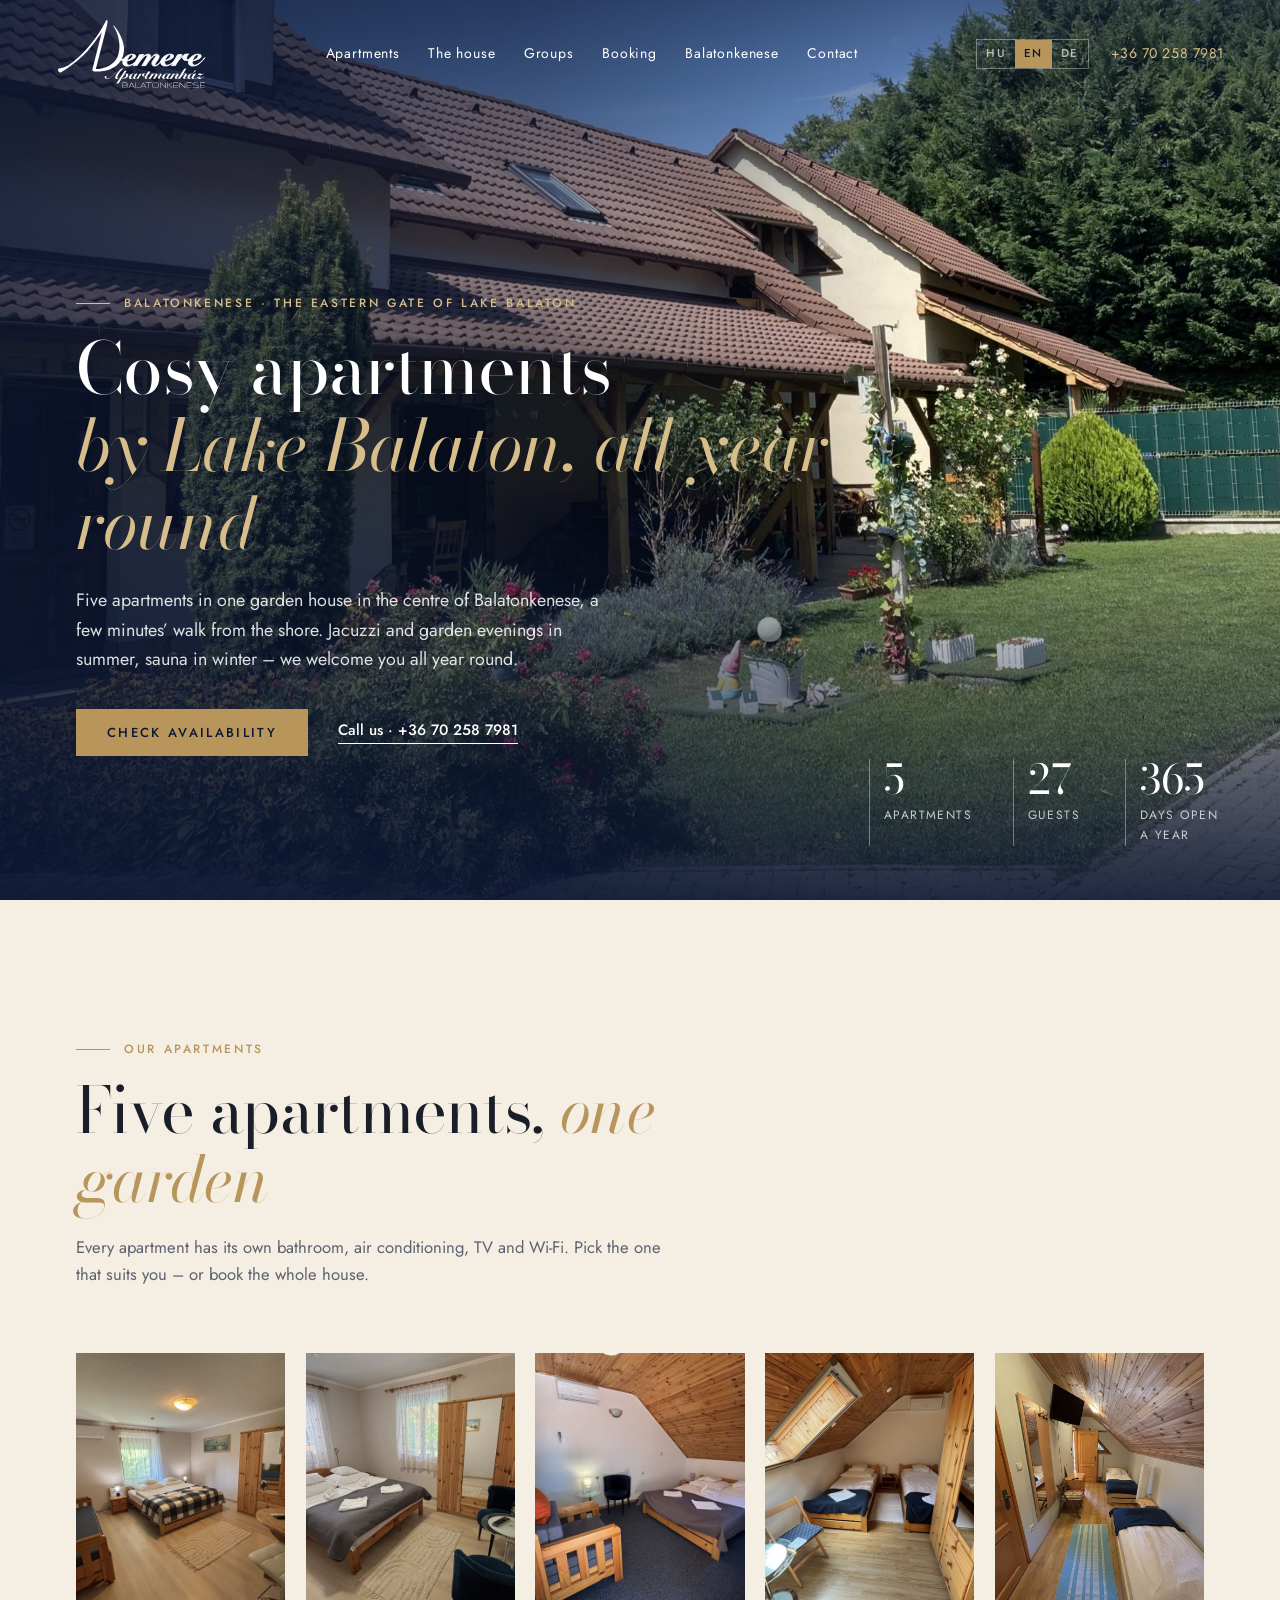
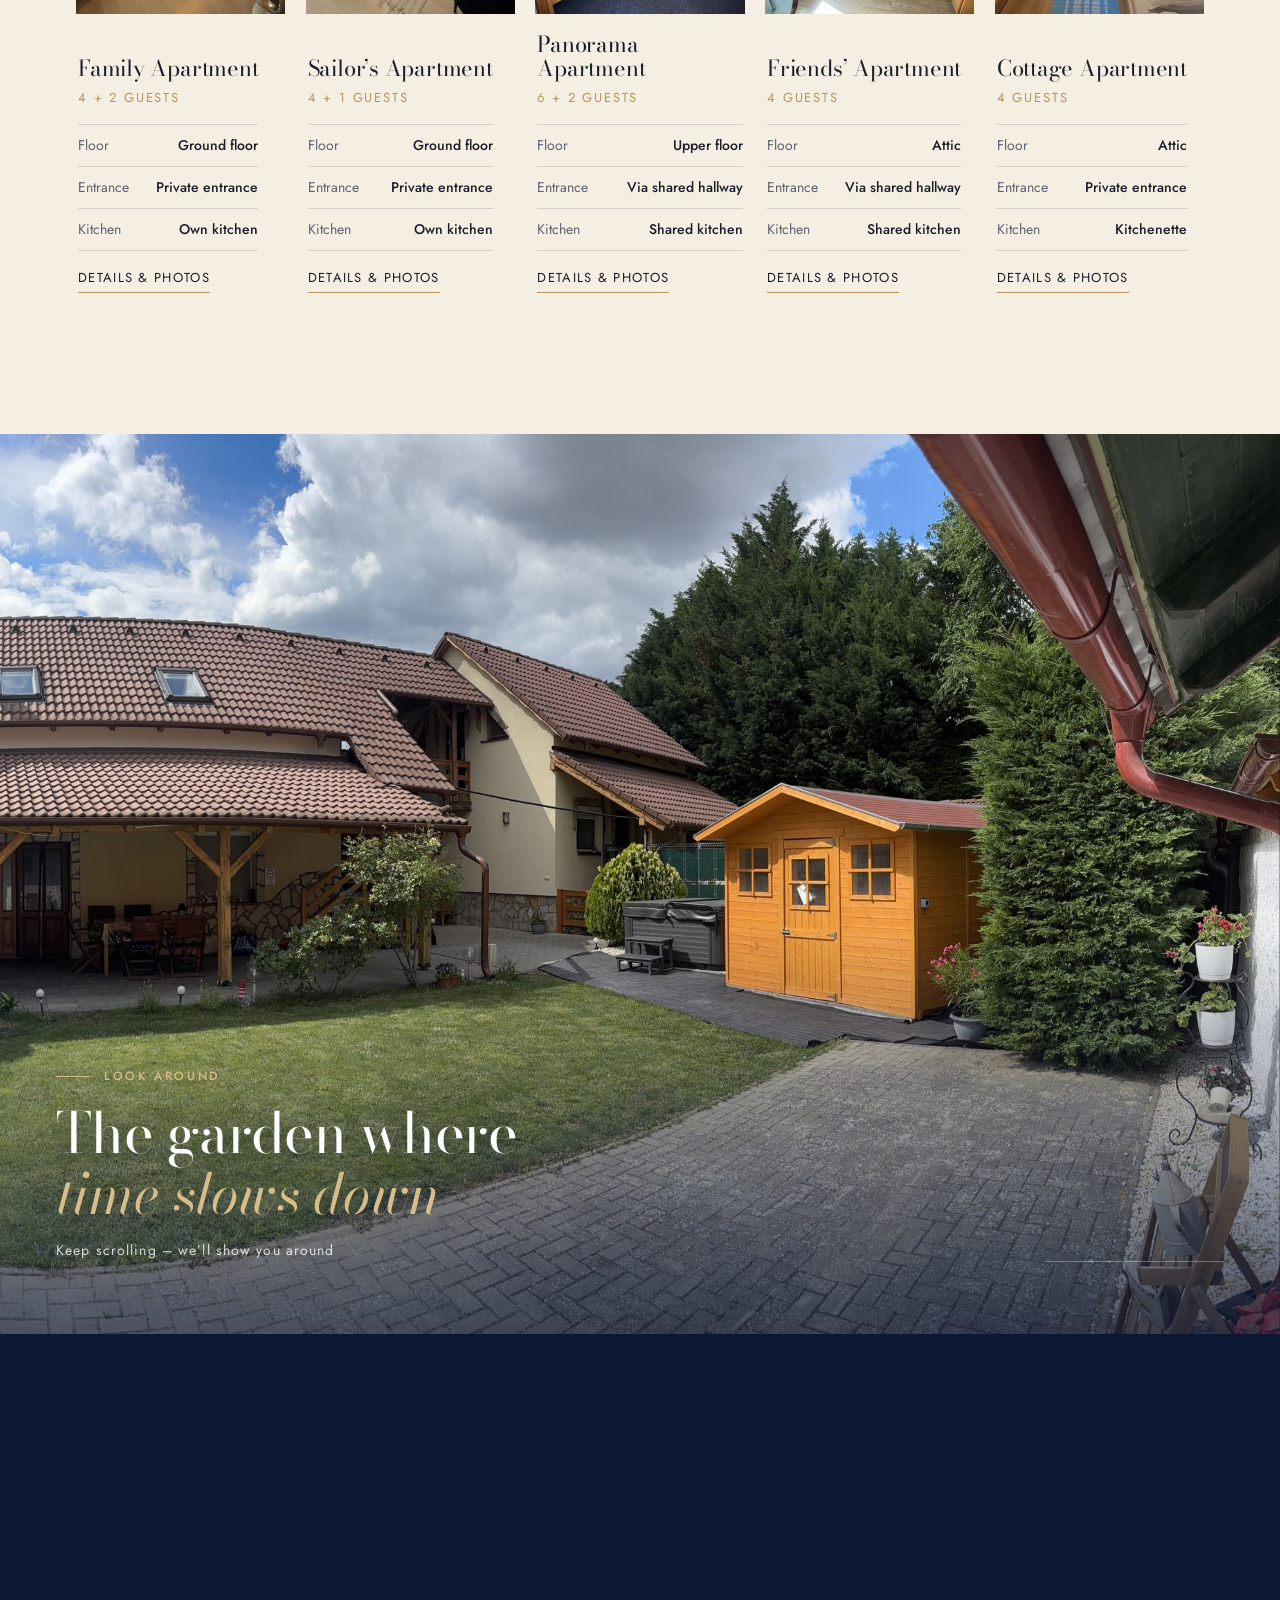
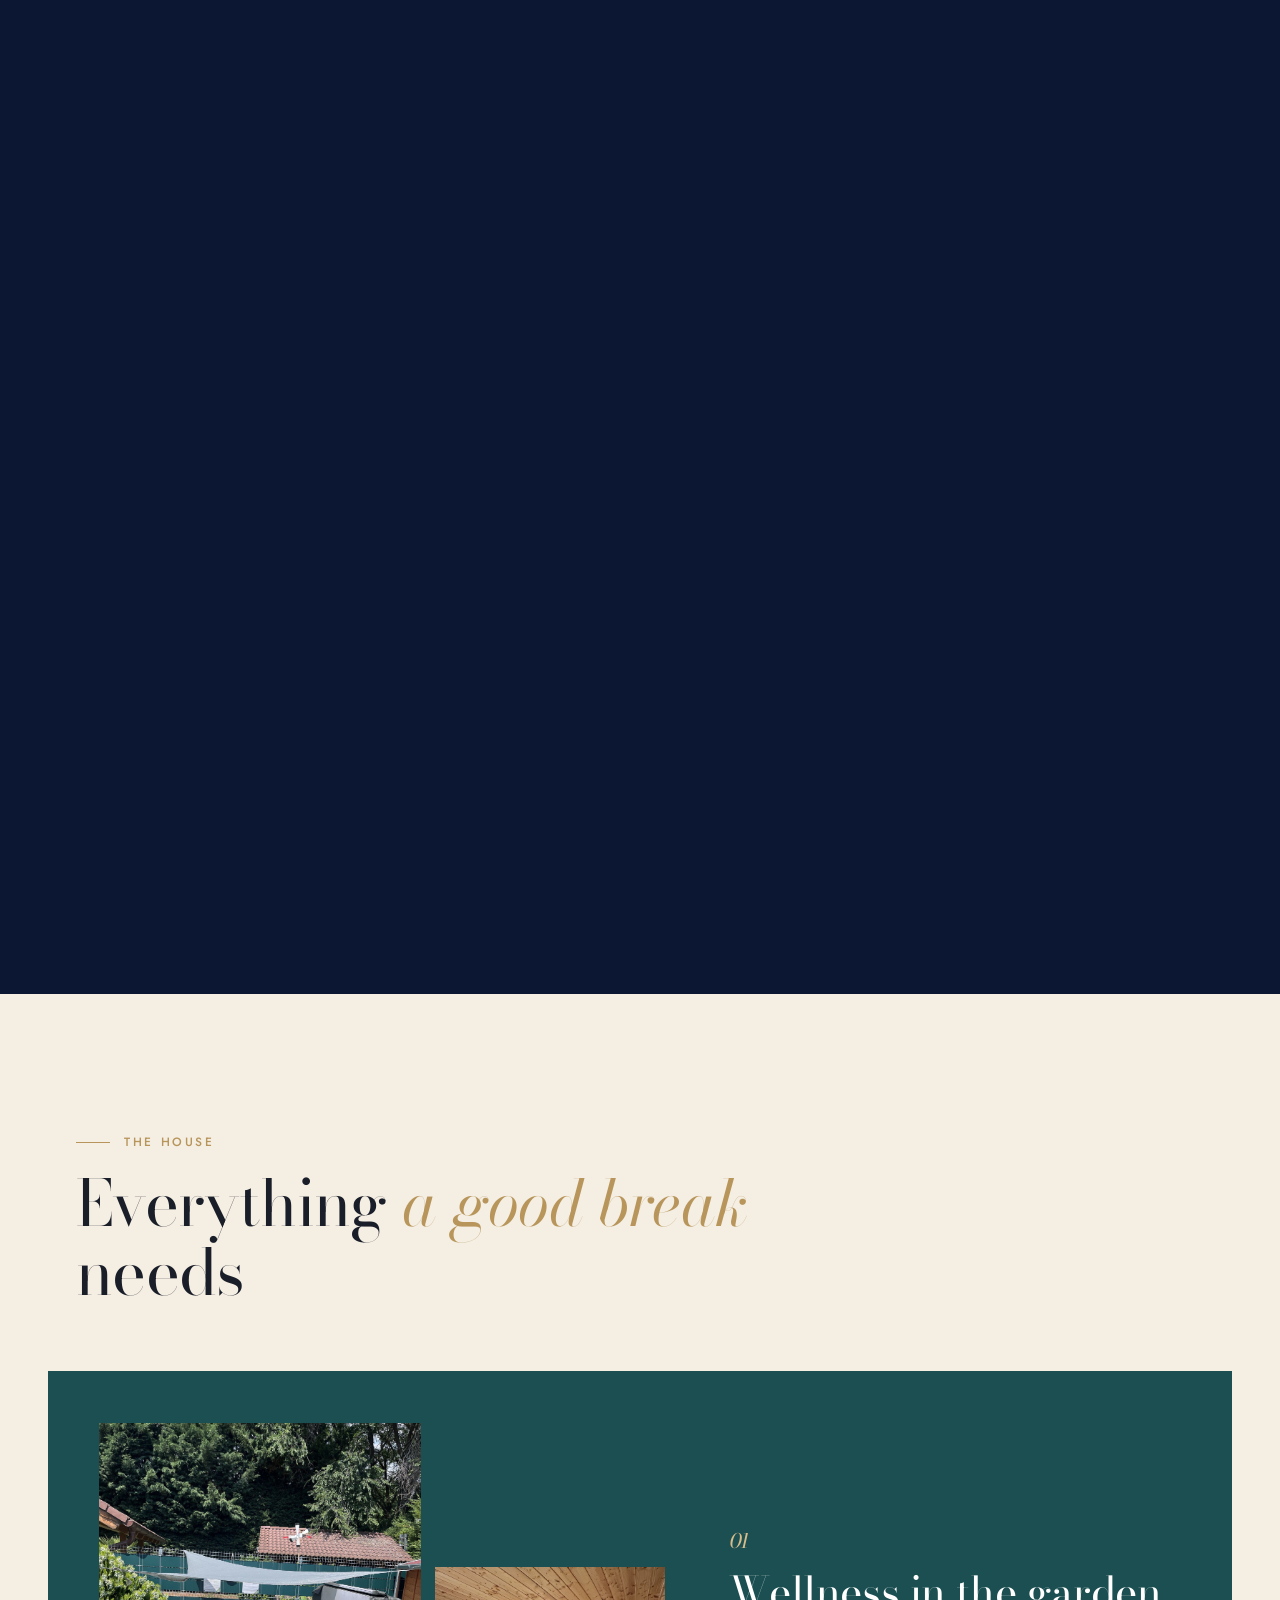
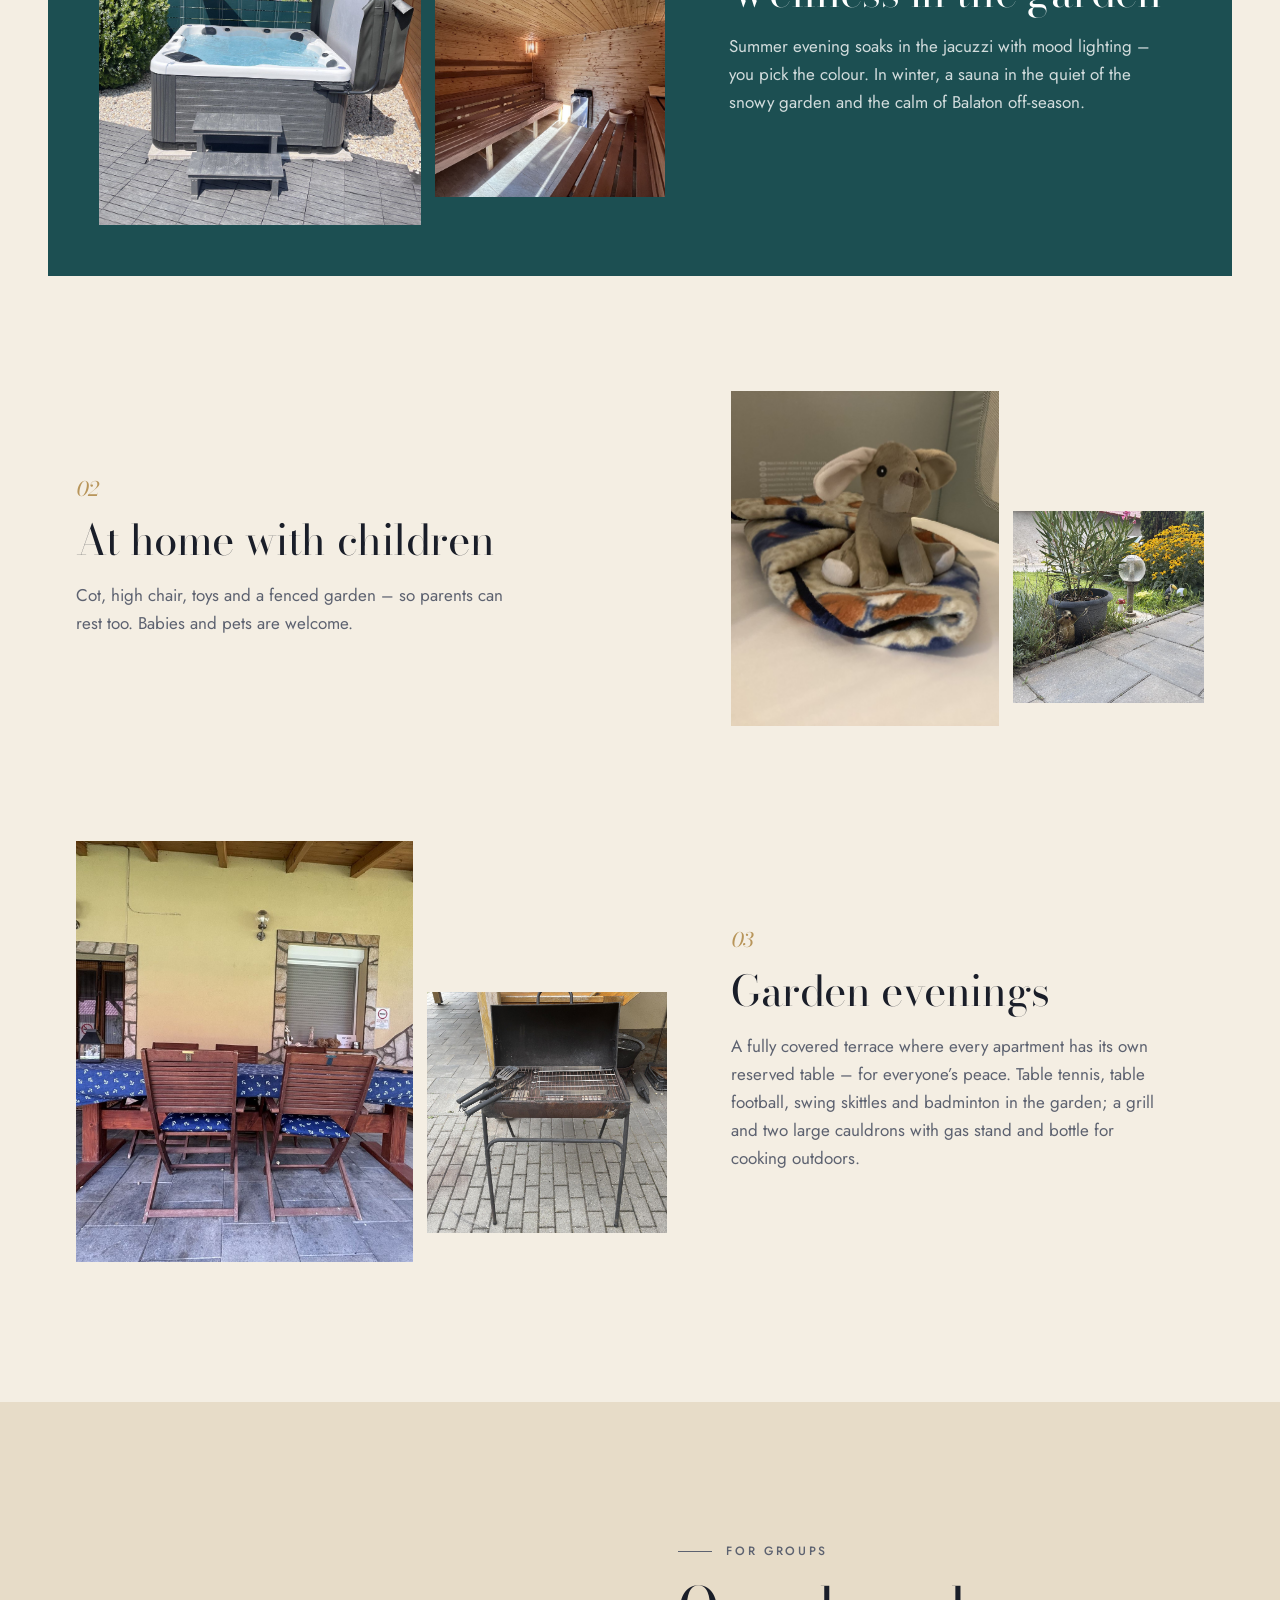
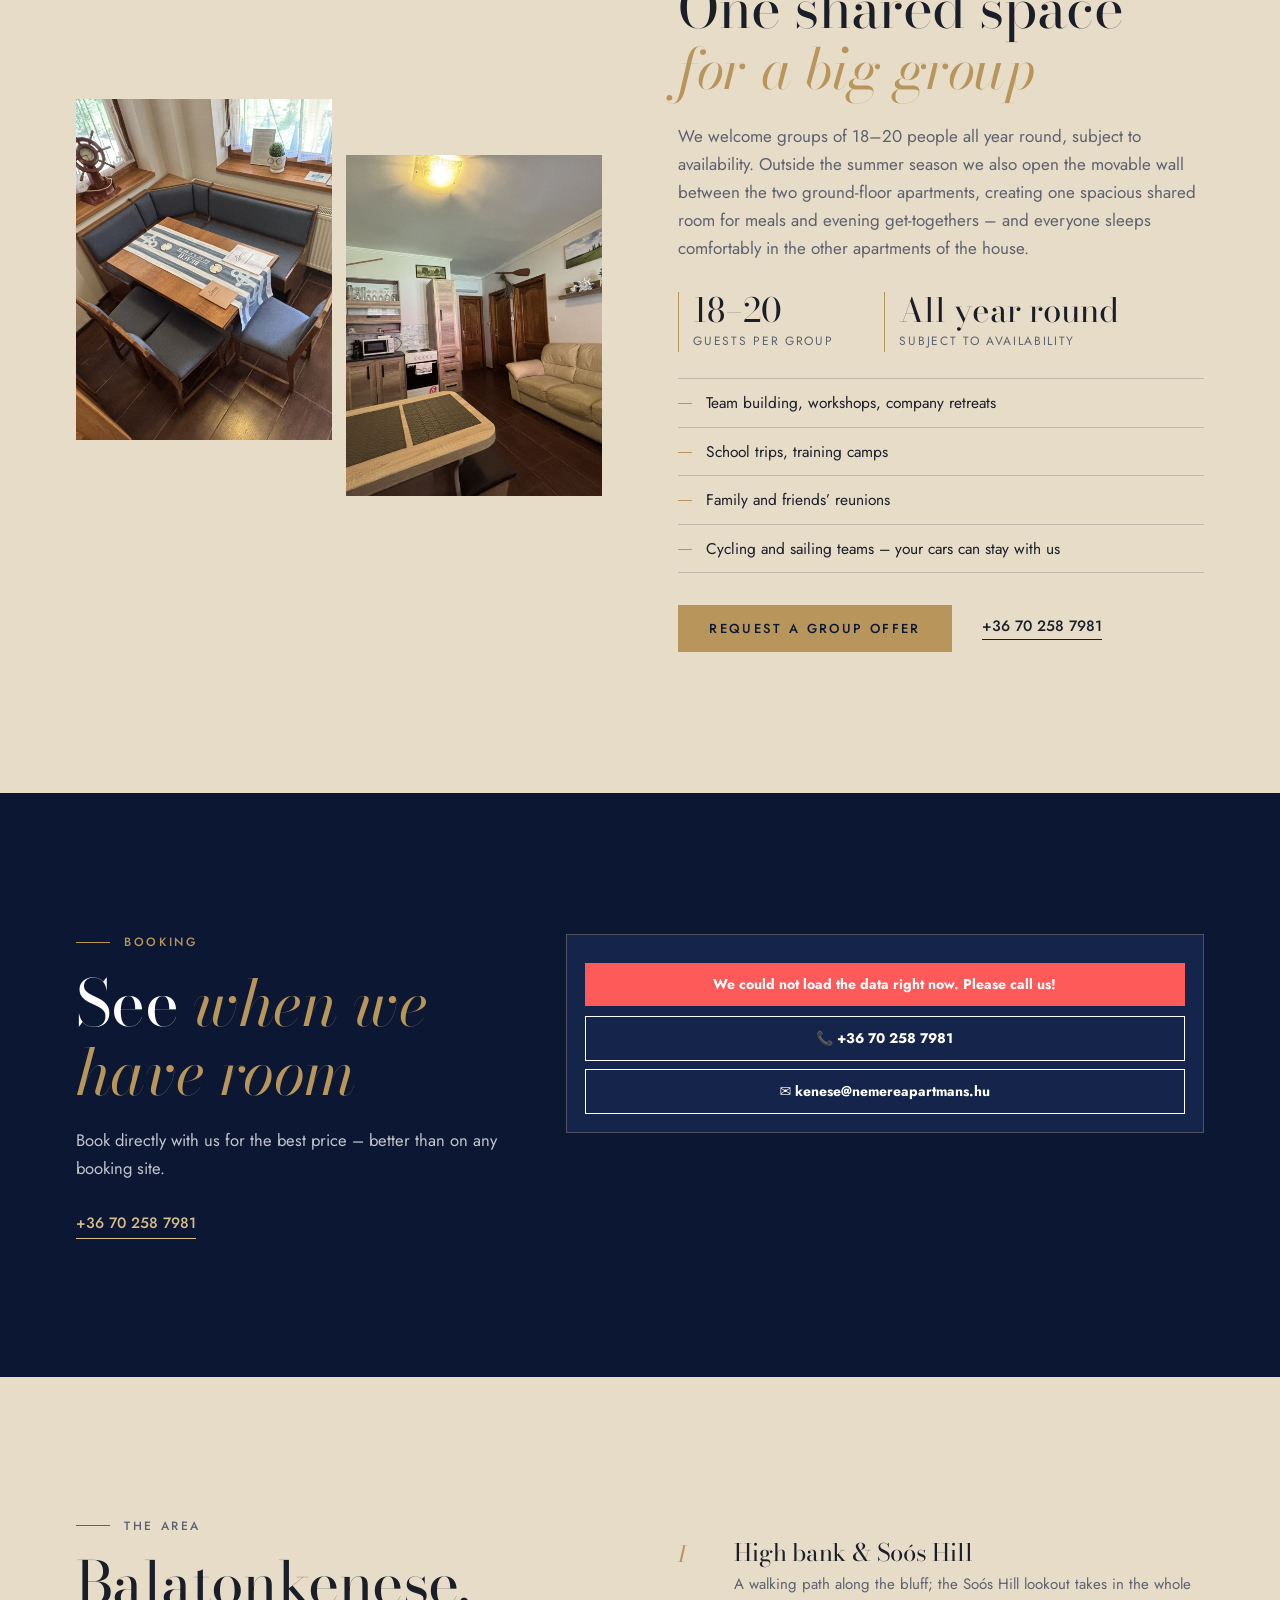
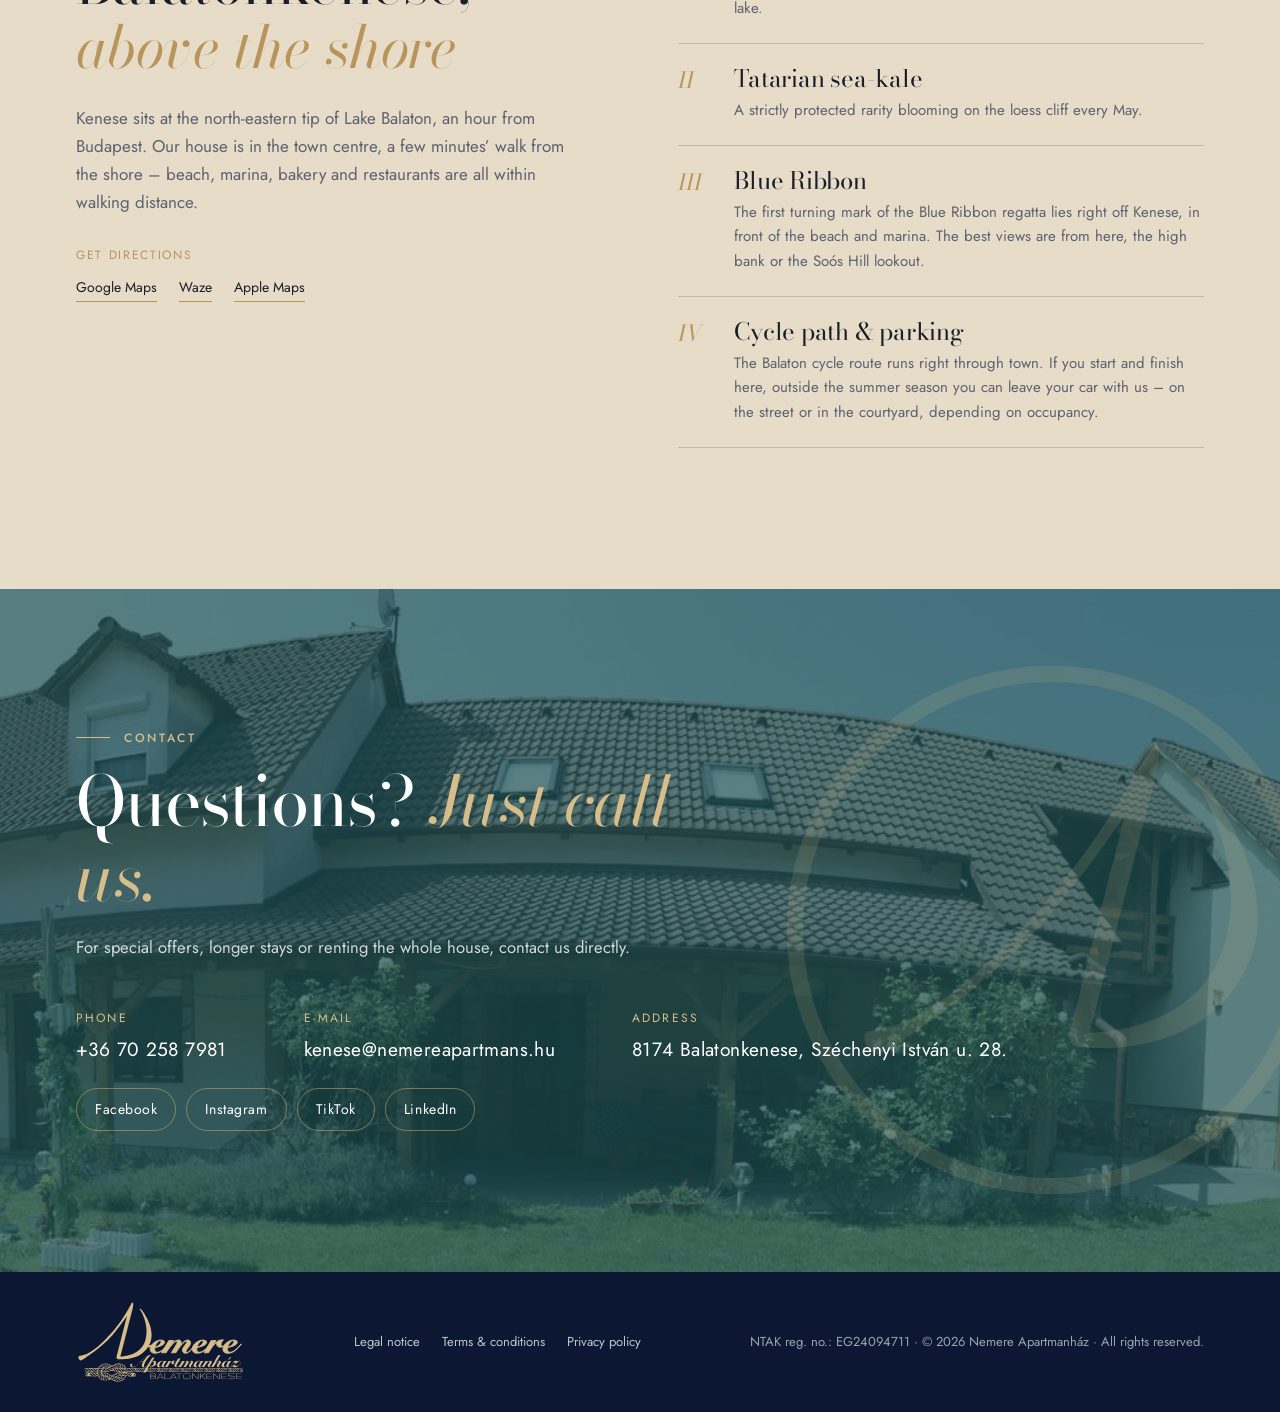
==== commit 4f7748b2: "Cégadatok, ÁSZF-feltételek, adatkezelés pontosítása; közösségi linkek Co-Authored-By: Claude Opus 5." ====
--- a/index.html
+++ b/index.html
@@ -226,6 +226,7 @@
         <div><dt data-i18n="email">E-mail</dt><dd><a href="mailto:kenese@nemereapartmans.hu">kenese@nemereapartmans.hu</a></dd></div>
         <div><dt data-i18n="address">Cím</dt><dd>8174 Balatonkenese, Széchenyi István u. 28.</dd></div>
       </dl>
+      <p class="social"><a href="https://www.facebook.com/nemereapartmans/" target="_blank" rel="noopener">Facebook</a><a href="https://www.instagram.com/nemereapartmans" target="_blank" rel="noopener">Instagram</a><a href="https://www.tiktok.com/@nemereapartmans" target="_blank" rel="noopener">TikTok</a><a href="https://www.linkedin.com/company/nemereapartmans" target="_blank" rel="noopener">LinkedIn</a></p>
     </div>
   </section>
 </main>
--- a/assets/css/style.css
+++ b/assets/css/style.css
@@ -373,3 +373,9 @@
 .foot-links a:hover { color: var(--gold-2); }
 .foot-ntak { color: rgba(255, 255, 255, .5); }
 @media (max-width: 600px) { .legal dl.facts { grid-template-columns: 1fr; } .legal dl.facts dt { border-bottom: 0; padding-bottom: 0; } }
+
+/* közösségi linkek */
+.social { display: flex; flex-wrap: wrap; gap: 10px; margin: 26px 0 0; }
+.social a { display: inline-block; padding: 9px 18px; border: 1px solid rgba(201, 168, 106, .55); border-radius: 999px; color: #fff; text-decoration: none; font-size: 14px; letter-spacing: .04em; transition: background .2s, color .2s; }
+.social a:hover, .social a:focus-visible { background: var(--gold); border-color: var(--gold); color: var(--navy); }
+.legal .social a { color: var(--navy); border-color: var(--gold); }
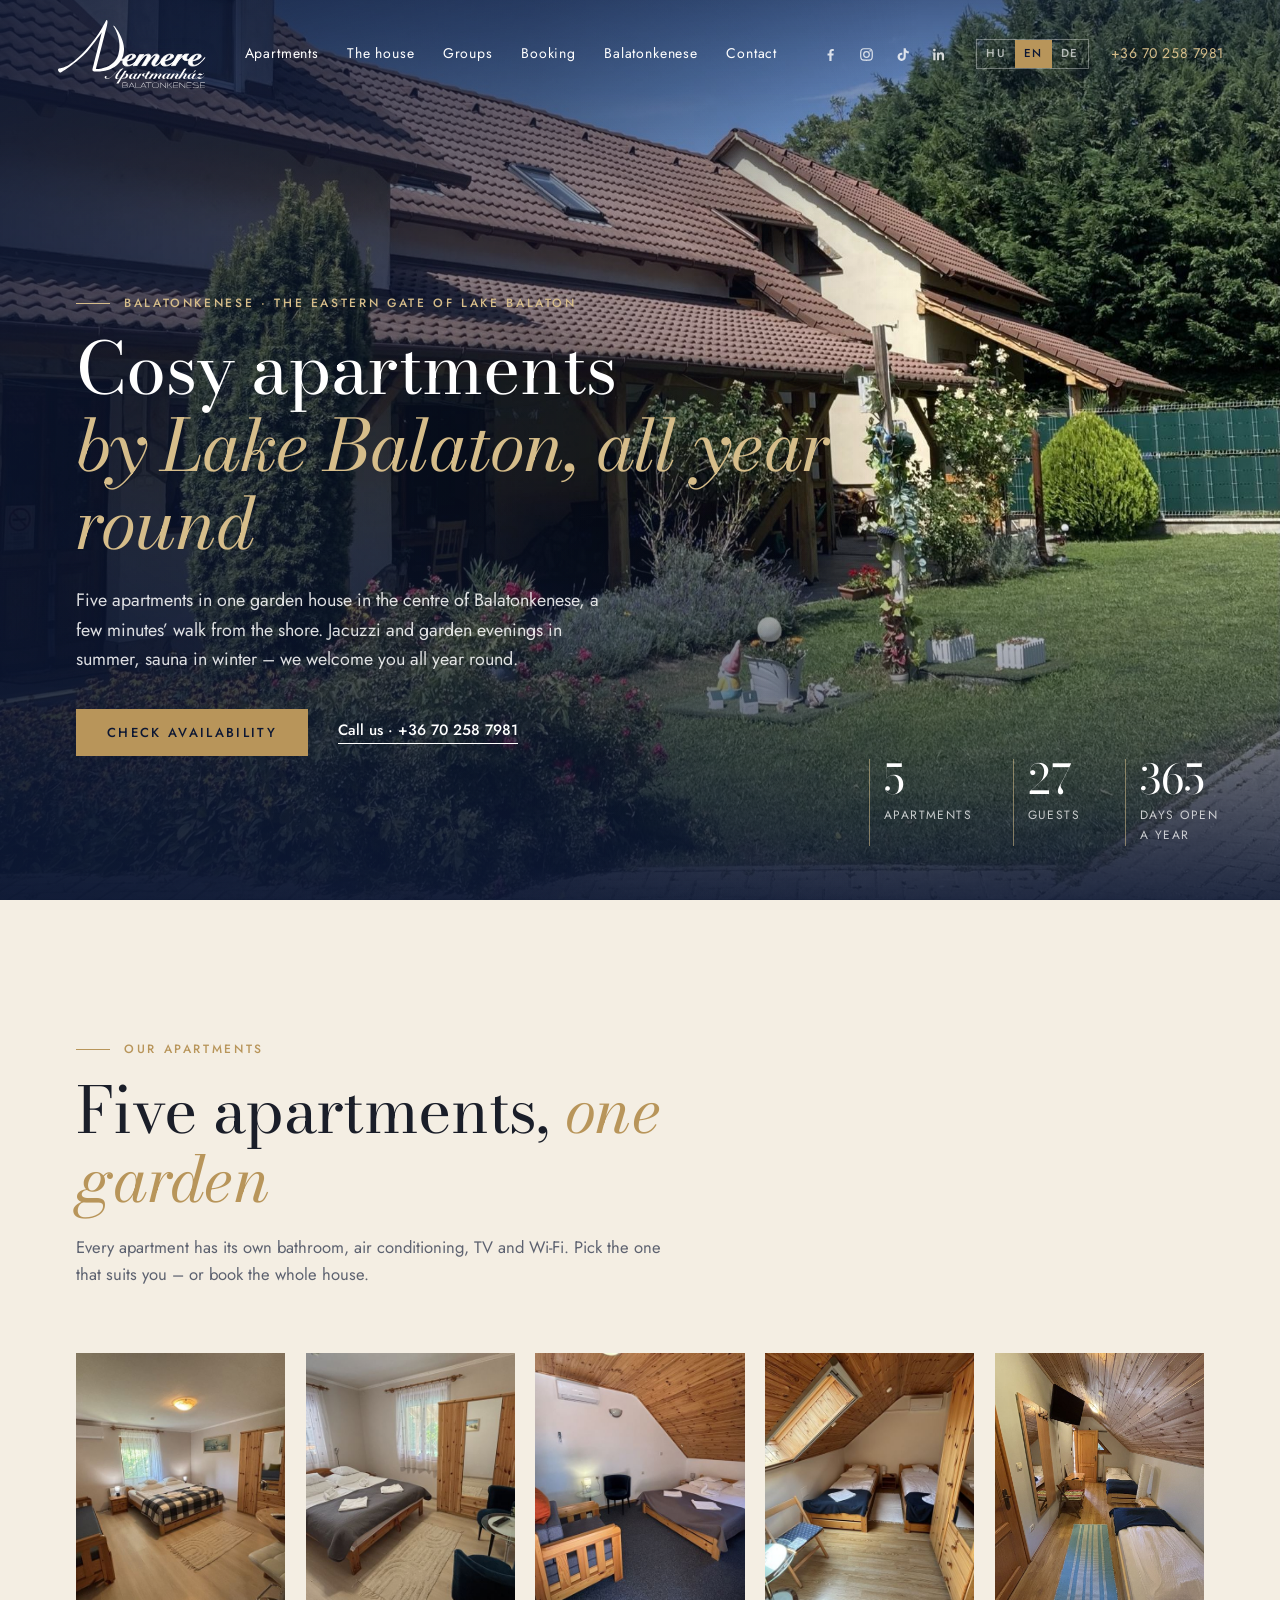
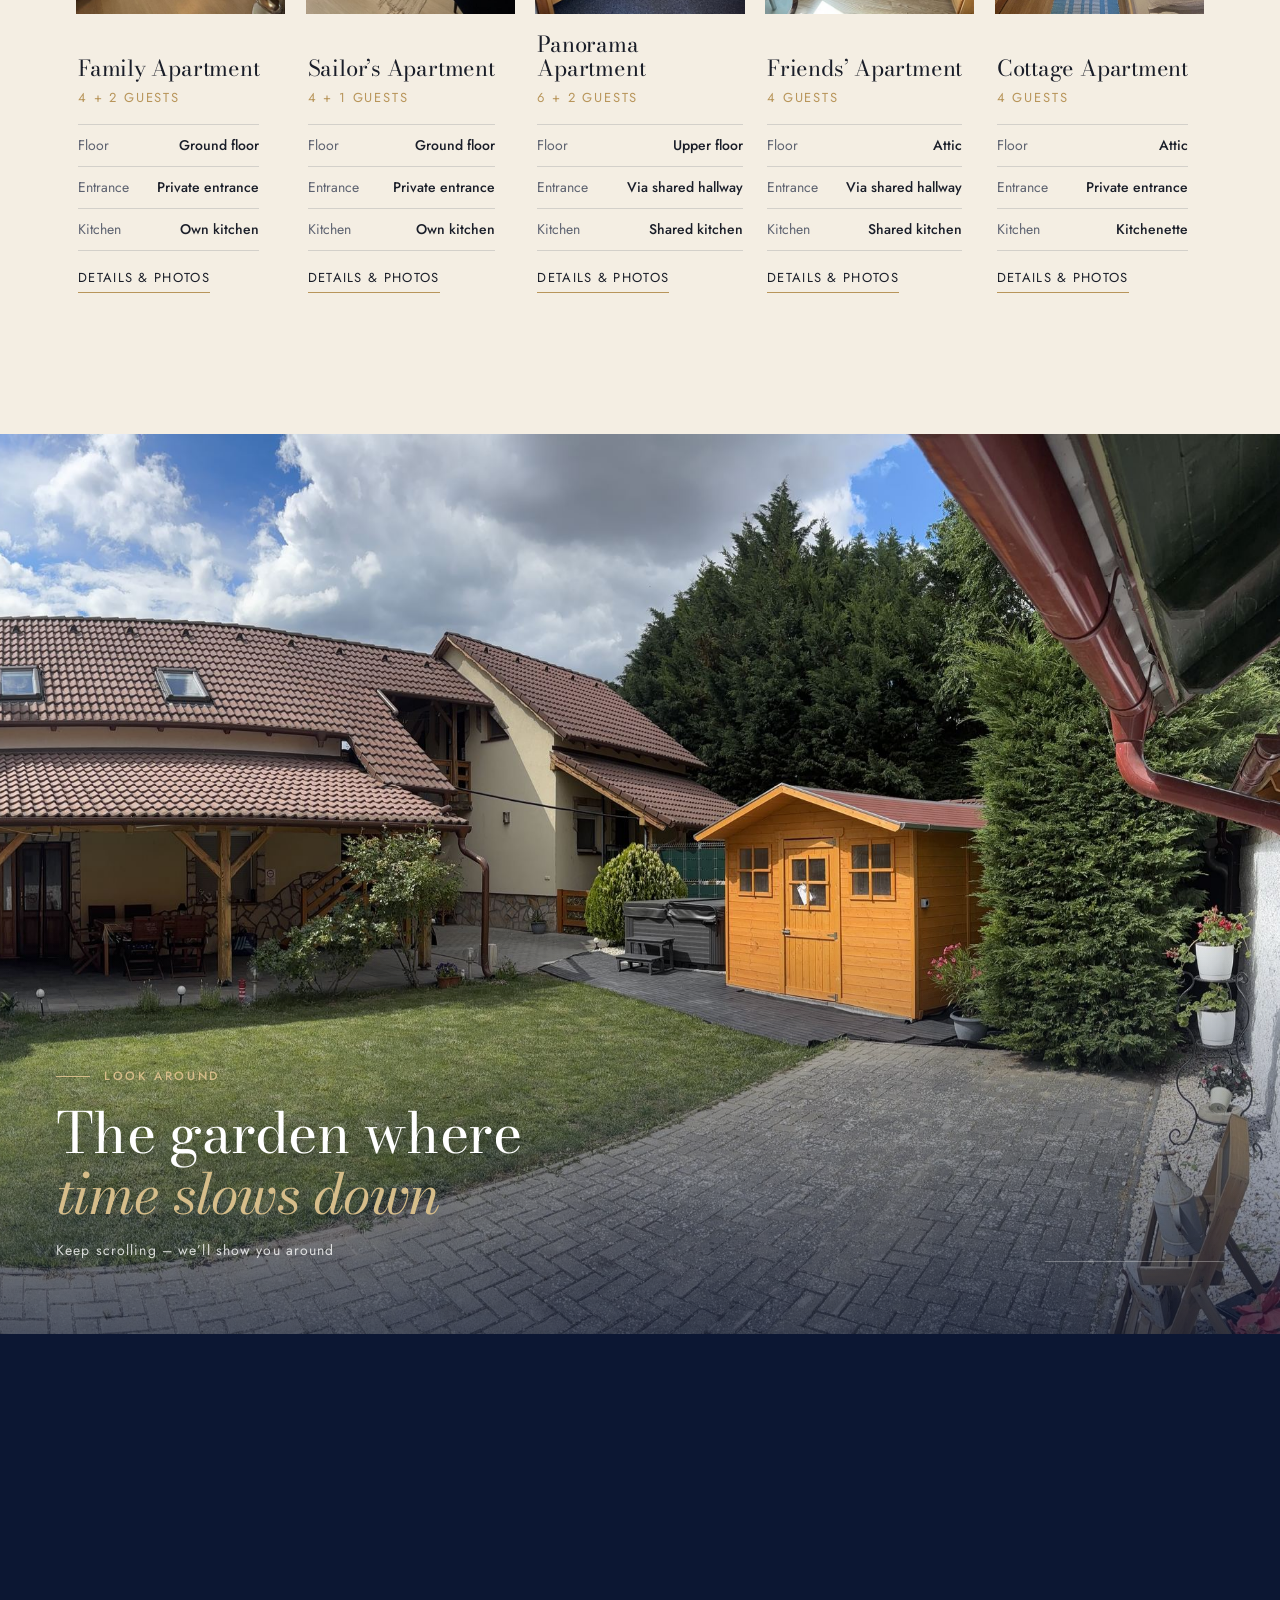
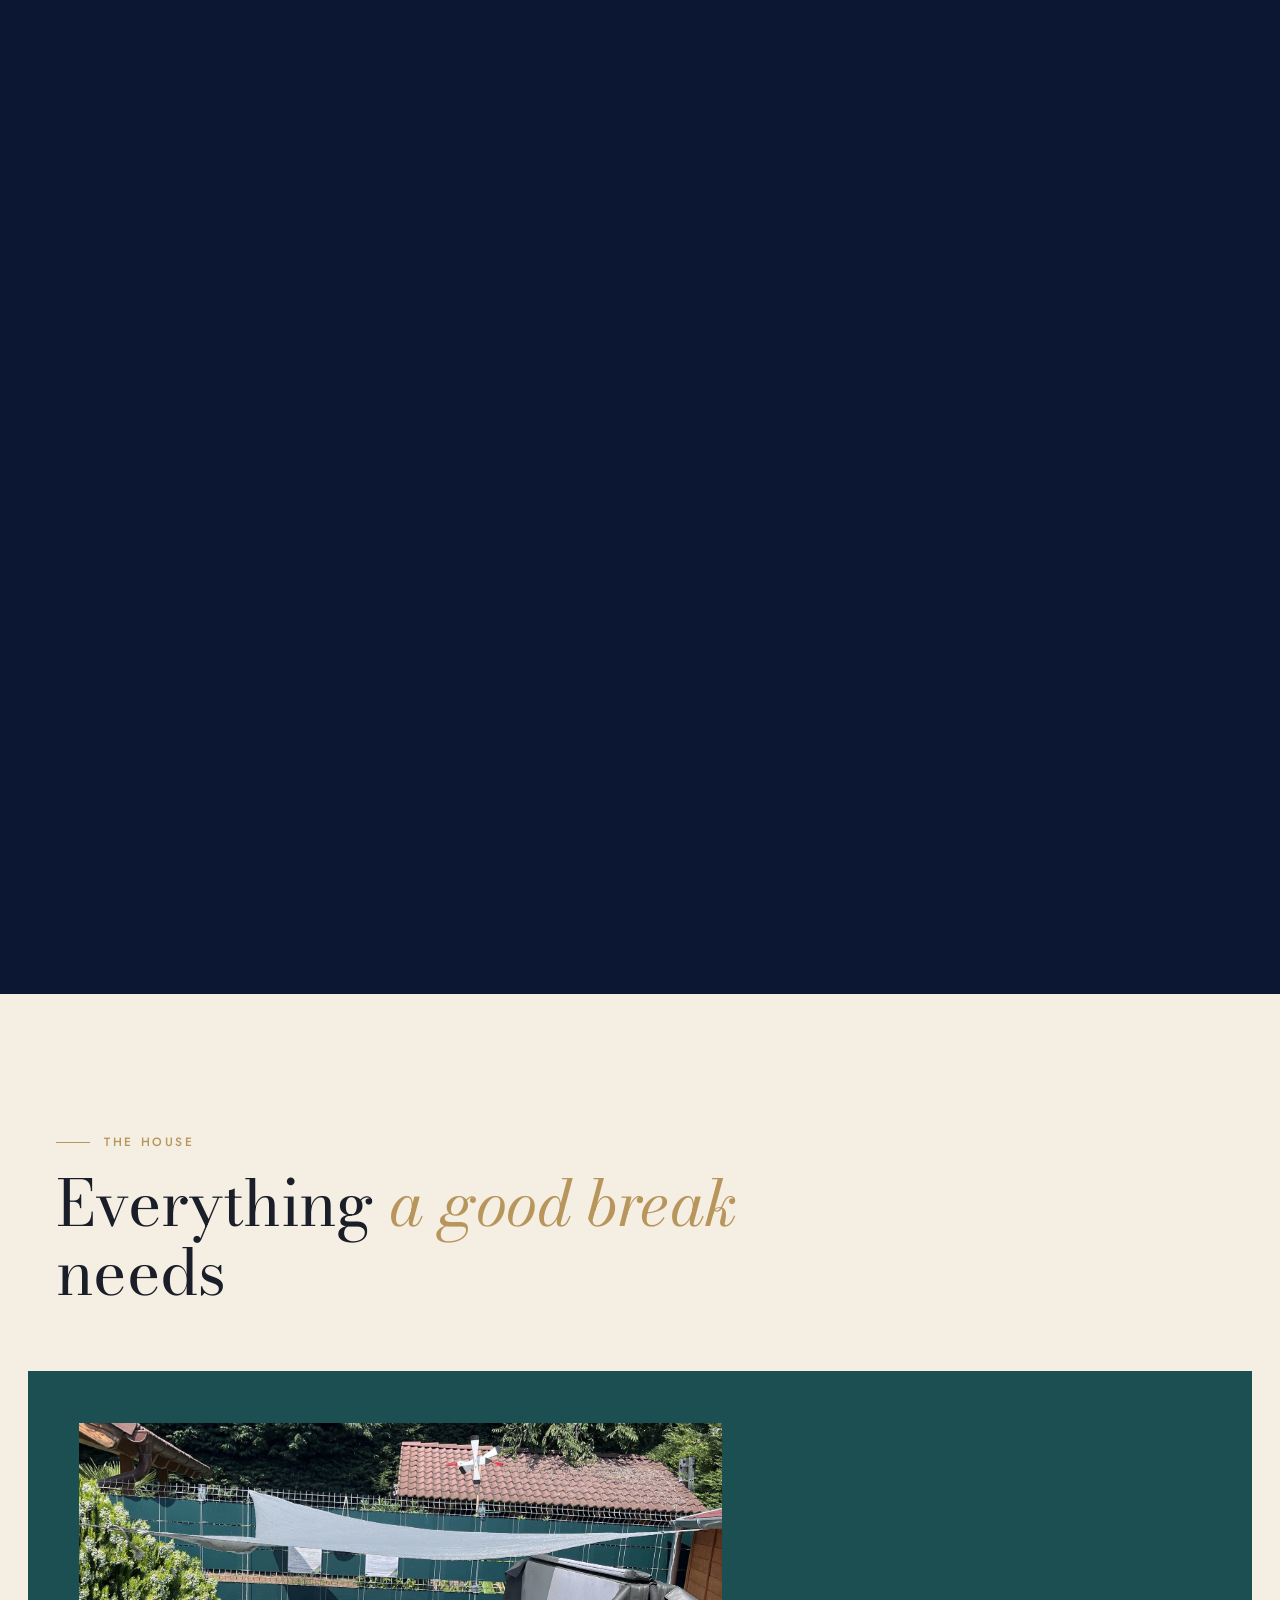
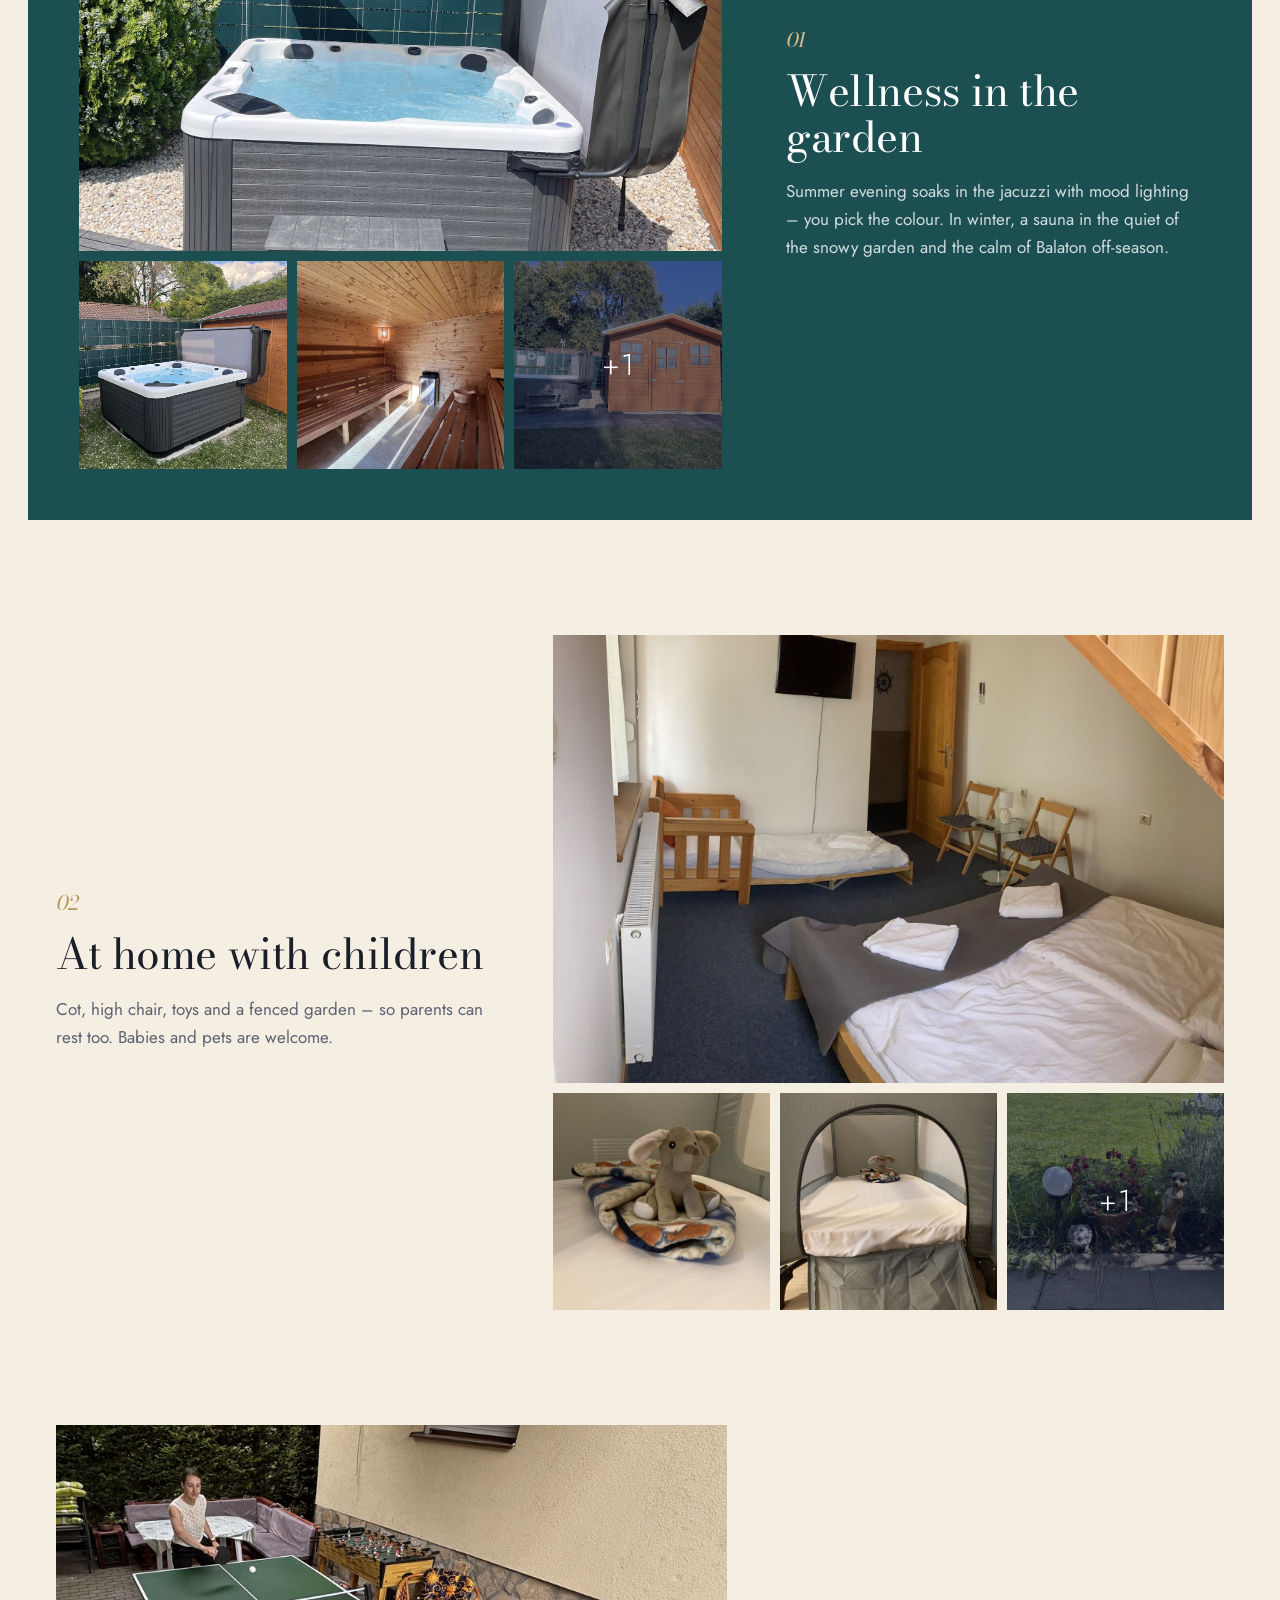
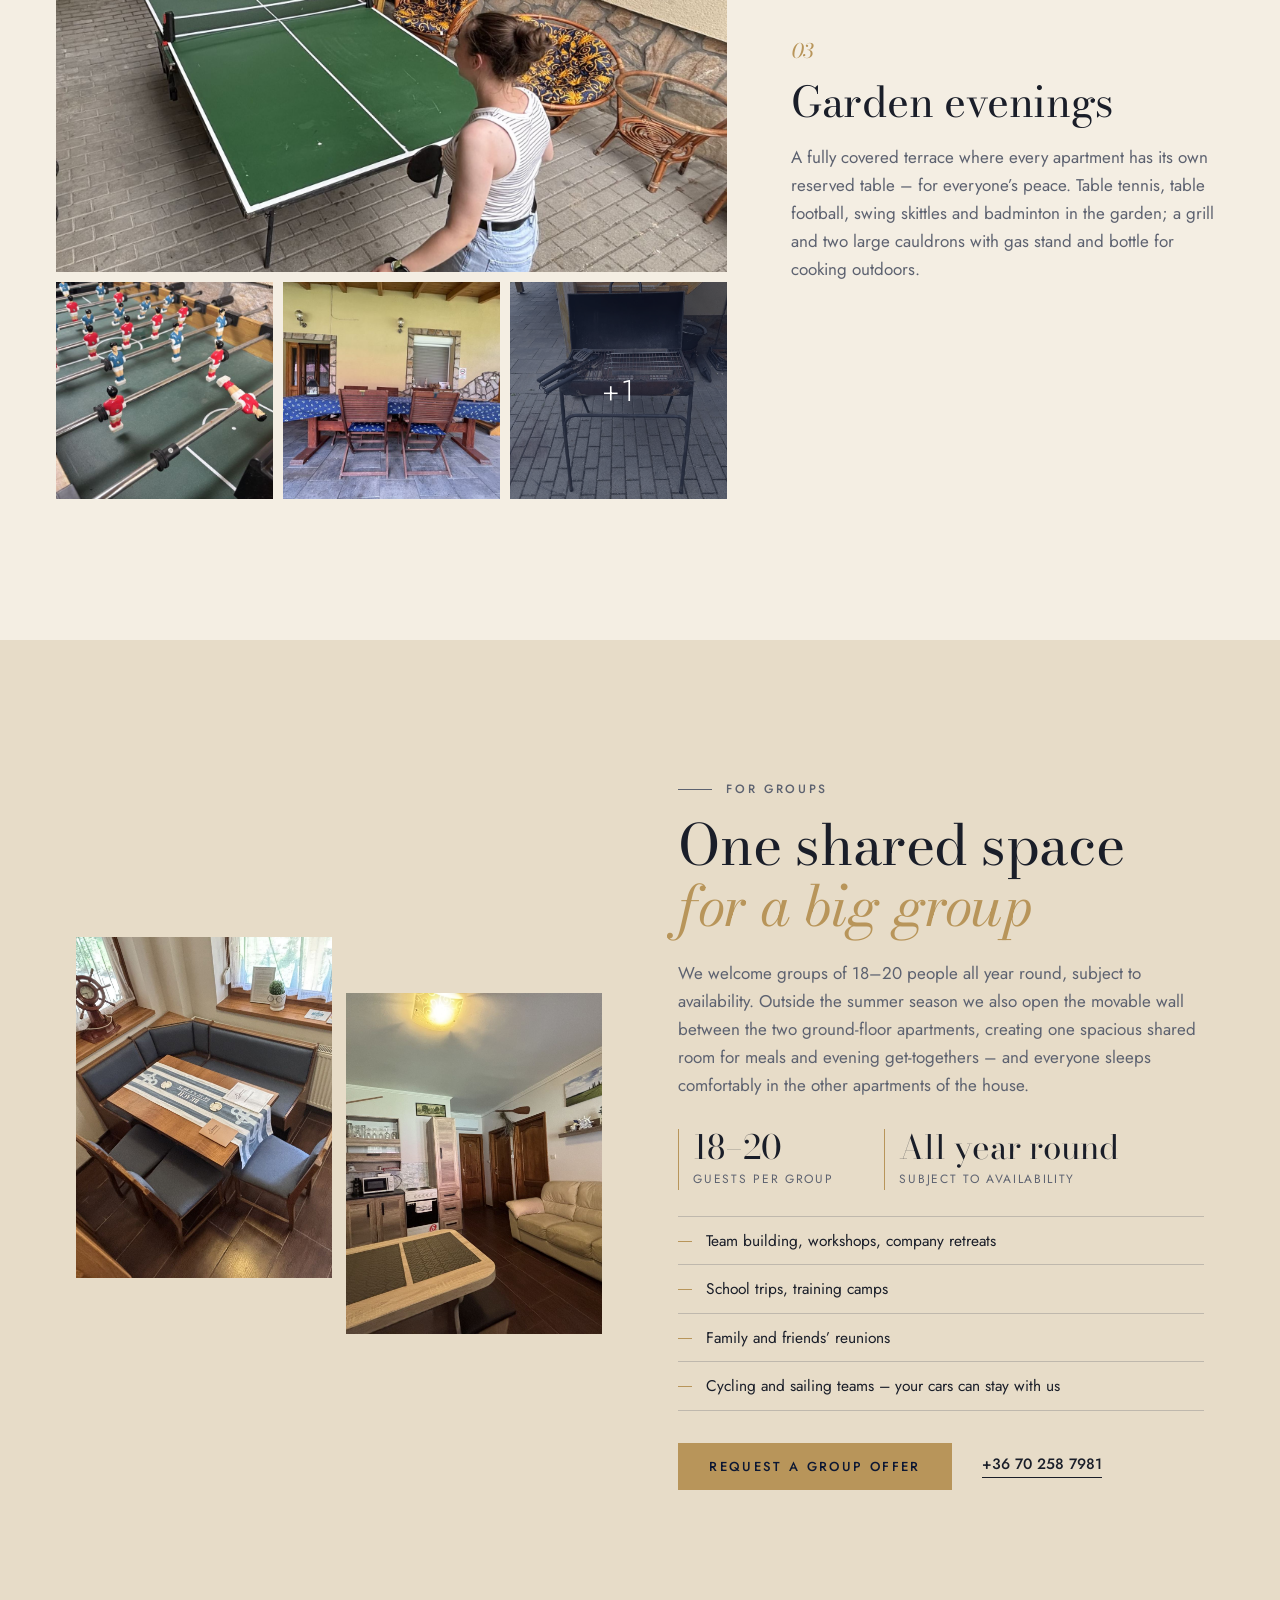
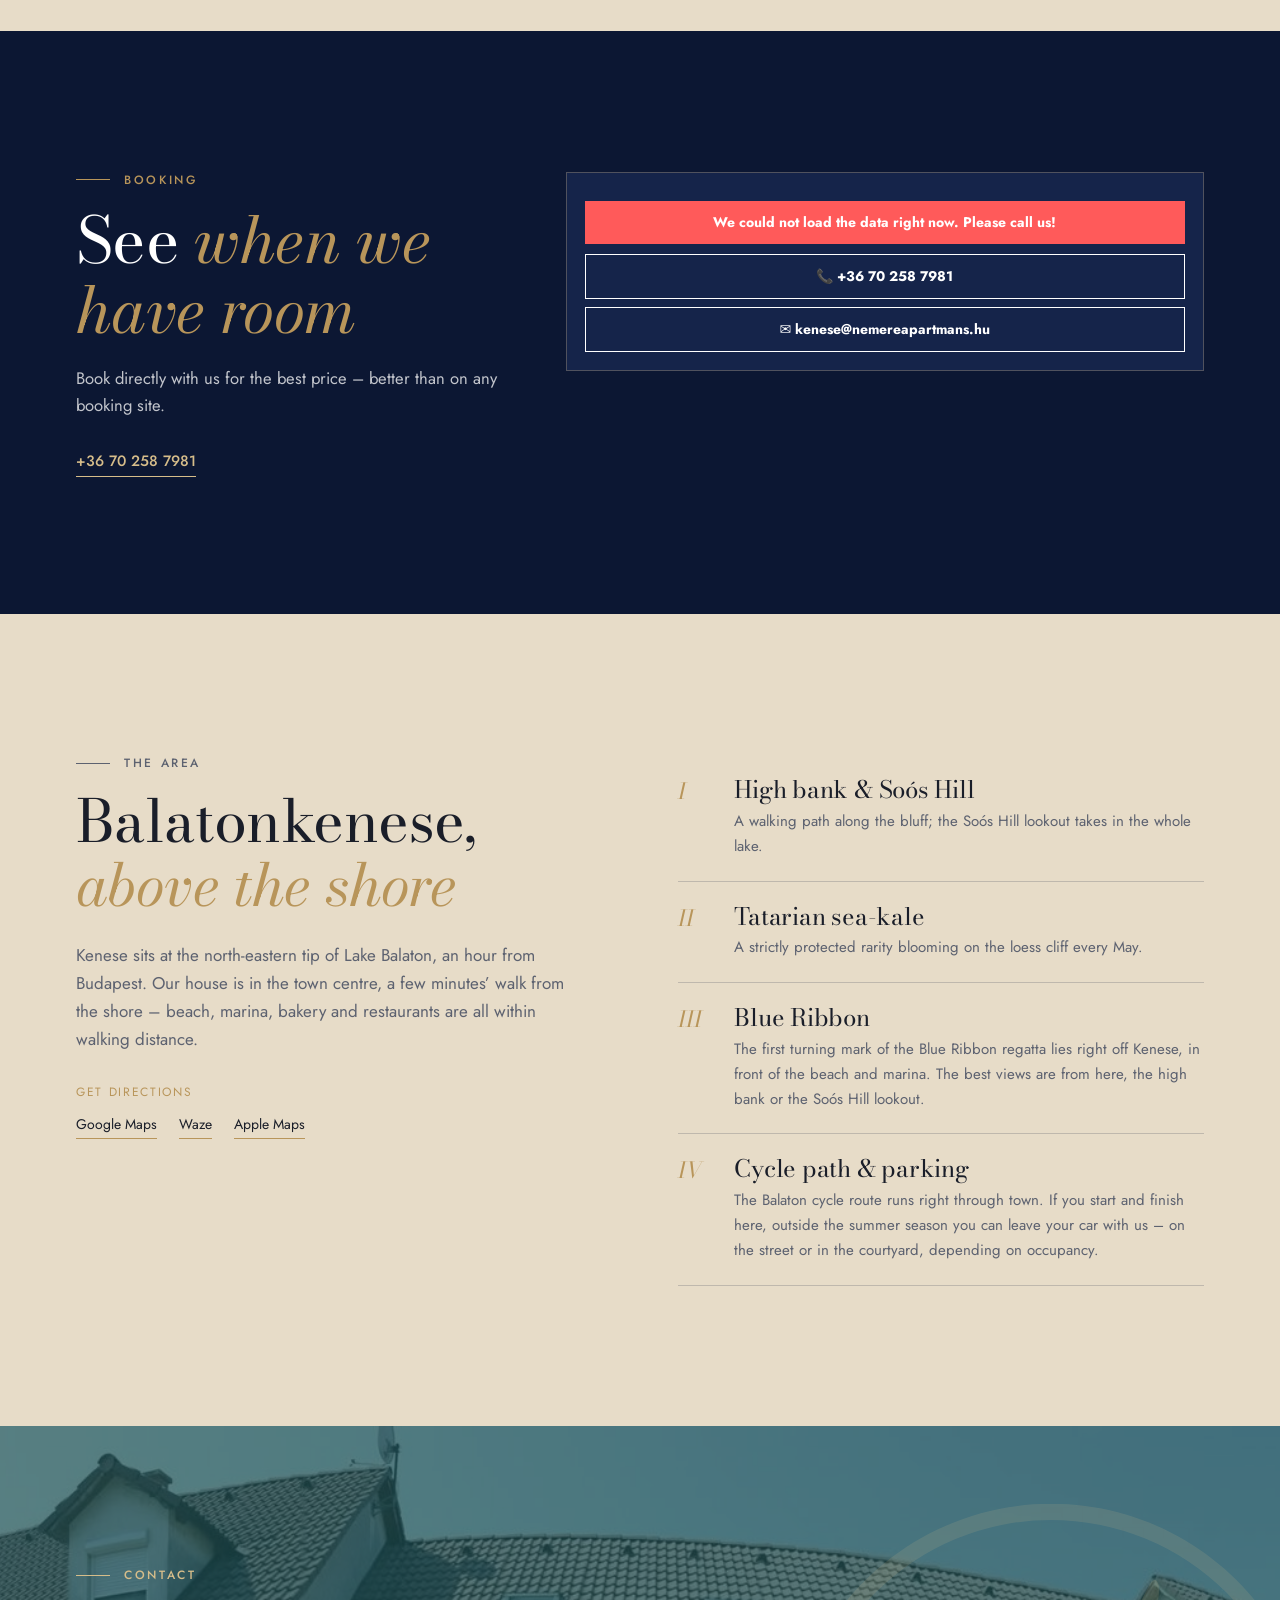
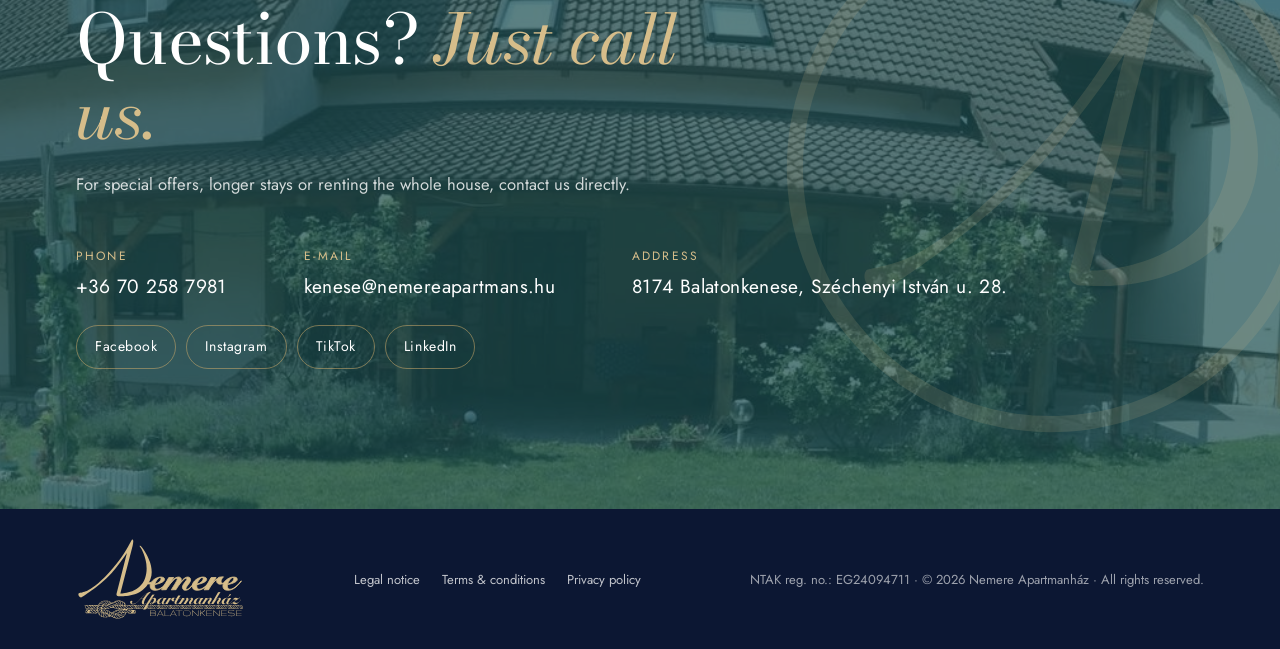
==== commit 9fe85301: "Olvashatóbb címbetű, képnagyító galéria, nagyobb A ház képek, stabil vélemény-carousel, közösségi ik" ====
--- a/index.html
+++ b/index.html
@@ -29,8 +29,10 @@
     <a href="#foglalas" data-i18n="nav_book">Foglalás</a>
     <a href="#kenese" data-i18n="nav_area">Balatonkenese</a>
     <a href="#kapcsolat" data-i18n="nav_contact">Kapcsolat</a>
+    <div class="nav-social"><a href="https://www.facebook.com/nemereapartmans/" target="_blank" rel="noopener">Facebook</a><a href="https://www.instagram.com/nemereapartmans" target="_blank" rel="noopener">Instagram</a><a href="https://www.tiktok.com/@nemereapartmans" target="_blank" rel="noopener">TikTok</a><a href="https://www.linkedin.com/company/nemereapartmans" target="_blank" rel="noopener">LinkedIn</a></div>
   </nav>
   <div class="top-right">
+    <div class="top-social"><a href="https://www.facebook.com/nemereapartmans/" target="_blank" rel="noopener" aria-label="Facebook"><svg viewBox="0 0 24 24" aria-hidden="true"><path d="M13.5 21v-7.5h2.6l.4-3h-3V8.6c0-.9.3-1.5 1.5-1.5h1.6V4.4c-.3 0-1.2-.1-2.3-.1-2.3 0-3.9 1.4-3.9 4v2.2H7.8v3h2.6V21z"/></svg></a><a href="https://www.instagram.com/nemereapartmans" target="_blank" rel="noopener" aria-label="Instagram"><svg viewBox="0 0 24 24" aria-hidden="true"><path d="M12 7.2A4.8 4.8 0 1 0 12 16.8 4.8 4.8 0 0 0 12 7.2zm0 7.9a3.1 3.1 0 1 1 0-6.2 3.1 3.1 0 0 1 0 6.2zM17.1 5.8a1.1 1.1 0 1 0 0 2.2 1.1 1.1 0 0 0 0-2.2zM12 3c-2.4 0-2.7 0-3.7.1-3.3.1-5.1 1.9-5.2 5.2C3 9.3 3 9.6 3 12s0 2.7.1 3.7c.1 3.3 1.9 5.1 5.2 5.2 1 .1 1.3.1 3.7.1s2.7 0 3.7-.1c3.3-.1 5.1-1.9 5.2-5.2.1-1 .1-1.3.1-3.7s0-2.7-.1-3.7c-.1-3.3-1.9-5.1-5.2-5.2C14.7 3 14.4 3 12 3zm0 1.6c2.4 0 2.6 0 3.6.1 2.4.1 3.5 1.2 3.6 3.6.1.9.1 1.2.1 3.6s0 2.7-.1 3.6c-.1 2.4-1.2 3.5-3.6 3.6-.9.1-1.2.1-3.6.1s-2.7 0-3.6-.1c-2.4-.1-3.5-1.2-3.6-3.6-.1-.9-.1-1.2-.1-3.6s0-2.7.1-3.6c.1-2.4 1.2-3.5 3.6-3.6.9-.1 1.2-.1 3.6-.1z"/></svg></a><a href="https://www.tiktok.com/@nemereapartmans" target="_blank" rel="noopener" aria-label="TikTok"><svg viewBox="0 0 24 24" aria-hidden="true"><path d="M16.6 3h-3v12.2a2.7 2.7 0 1 1-2.7-2.7c.3 0 .6 0 .8.1V9.5a5.8 5.8 0 1 0 4.9 5.7V9.1a7.4 7.4 0 0 0 4.3 1.4V7.4a4.3 4.3 0 0 1-4.3-4.4z"/></svg></a><a href="https://www.linkedin.com/company/nemereapartmans" target="_blank" rel="noopener" aria-label="LinkedIn"><svg viewBox="0 0 24 24" aria-hidden="true"><path d="M4.6 9h3.2v11H4.6zM6.2 3.8a1.9 1.9 0 1 1 0 3.8 1.9 1.9 0 0 1 0-3.8zM9.8 9h3.1v1.5c.4-.8 1.5-1.7 3.1-1.7 3.3 0 3.9 2.2 3.9 5V20h-3.2v-5.4c0-1.3 0-3-1.8-3s-2.1 1.4-2.1 2.9V20H9.8z"/></svg></a></div>
     <div class="lang" role="group" aria-label="Nyelv / Language">
       <button type="button" data-lang="hu">HU</button><button type="button" data-lang="en">EN</button><button type="button" data-lang="de">DE</button>
     </div>
@@ -101,9 +103,12 @@
       </header>
 
       <article class="feature feature-teal">
-        <div class="feature-media duo">
-          <img src="assets/img/img-6631-l.jpg" alt="Jacuzzi a kertben" loading="lazy">
-          <img src="assets/img/img-7710-l.jpg" alt="Finn szauna belső tere" loading="lazy">
+        <div class="feature-media gallery">
+          <button type="button" data-full="assets/img/img-6631-l.jpg"><img src="assets/img/img-6631-l.jpg" alt="Jacuzzi a kertben" loading="lazy"></button>
+          <button type="button" data-full="assets/img/img-5575-l.jpg"><img src="assets/img/img-5575-s.jpg" alt="A jacuzzi nappal" loading="lazy"></button>
+          <button type="button" data-full="assets/img/img-7710-l.jpg"><img src="assets/img/img-7710-s.jpg" alt="Finn szauna" loading="lazy"></button>
+          <button type="button" data-full="assets/img/img-7735-l.jpg"><img src="assets/img/img-7735-s.jpg" alt="A szauna" loading="lazy"><span class="more">+1</span></button>
+          <button type="button" class="more-hidden" data-full="assets/img/img-7719-l.jpg"><img src="assets/img/img-7719-s.jpg" alt="Szauna részlet" loading="lazy"></button>
         </div>
         <div class="feature-text">
           <span class="num">01</span>
@@ -113,9 +118,12 @@
       </article>
 
       <article class="feature reverse">
-        <div class="feature-media duo">
-          <img src="assets/img/img-1238-l.jpg" alt="Kiságy plüssállattal" loading="lazy">
-          <img src="assets/img/img-1206-l.jpg" alt="Virágos kert" loading="lazy">
+        <div class="feature-media gallery">
+          <button type="button" data-full="assets/img/img-1236-l.jpg"><img src="assets/img/img-1236-l.jpg" alt="Apartman kiságyjal" loading="lazy"></button>
+          <button type="button" data-full="assets/img/img-1238-l.jpg"><img src="assets/img/img-1238-s.jpg" alt="Kiságy plüssállattal" loading="lazy"></button>
+          <button type="button" data-full="assets/img/img-1240-l.jpg"><img src="assets/img/img-1240-s.jpg" alt="Utazóágy" loading="lazy"></button>
+          <button type="button" data-full="assets/img/img-1204-l.jpg"><img src="assets/img/img-1204-s.jpg" alt="Virágos, bekerített kert" loading="lazy"><span class="more">+1</span></button>
+          <button type="button" class="more-hidden" data-full="assets/img/img-1206-l.jpg"><img src="assets/img/img-1206-s.jpg" alt="A kert" loading="lazy"></button>
         </div>
         <div class="feature-text">
           <span class="num">02</span>
@@ -125,9 +133,12 @@
       </article>
 
       <article class="feature">
-        <div class="feature-media duo">
-          <img src="assets/img/img-1224-l.jpg" alt="Fedett terasz közös asztallal" loading="lazy">
-          <img src="assets/img/img-1243-l.jpg" alt="Grillsütő a kertben" loading="lazy">
+        <div class="feature-media gallery">
+          <button type="button" data-full="assets/img/img-pingpong-l.jpg"><img src="assets/img/img-pingpong-l.jpg" alt="Pingpongozás a fedett teraszon" loading="lazy"></button>
+          <button type="button" data-full="assets/img/img-1248-l.jpg"><img src="assets/img/img-1248-s.jpg" alt="Csocsóasztal" loading="lazy"></button>
+          <button type="button" data-full="assets/img/img-1224-l.jpg"><img src="assets/img/img-1224-s.jpg" alt="Fedett terasz saját asztalokkal" loading="lazy"></button>
+          <button type="button" data-full="assets/img/img-1243-l.jpg"><img src="assets/img/img-1243-s.jpg" alt="Grillsütő" loading="lazy"><span class="more">+1</span></button>
+          <button type="button" class="more-hidden" data-full="assets/img/img-1249-l.jpg"><img src="assets/img/img-1249-s.jpg" alt="Grillezés" loading="lazy"></button>
         </div>
         <div class="feature-text">
           <span class="num">03</span>
@@ -244,6 +255,7 @@
 </footer>
 
 <!-- Apartman részletei -->
+<dialog class="lb" id="lb" aria-label="Képgaléria"><div class="lb-img"><img id="lbImg" alt=""></div><button type="button" class="lb-close" aria-label="Bezárás">×</button><button type="button" class="lb-prev" aria-label="Előző">‹</button><button type="button" class="lb-next" aria-label="Következő">›</button><div class="lb-count" id="lbCount"></div></dialog>
 <dialog class="apt-dlg" id="aptDlg" aria-labelledby="dlgTitle">
   <button class="dlg-close" type="button" data-close aria-label="Bezárás">×</button>
   <div class="dlg-gallery" id="dlgGallery"></div>
--- a/assets/css/style.css
+++ b/assets/css/style.css
@@ -43,10 +43,12 @@
 
 * { box-sizing: border-box; }
 html { scroll-behavior: smooth; -webkit-text-size-adjust: 100%; }
-body { margin: 0; font: 400 17px/1.65 var(--sans); color: var(--ink); background: var(--beige); }
+body { margin: 0; font: 400 17px/1.65 var(--sans); color: var(--ink); background: var(--beige);
+  /* Bodoni: a szövegméretű optikai változat – a vékony vonalak minden kijelzőn látszanak */
+  font-optical-sizing: none; font-variation-settings: 'opsz' 11; }
 img { display: block; max-width: 100%; }
 a { color: inherit; }
-h1, h2, h3 { font-family: var(--serif); font-weight: 400; line-height: 1.08; margin: 0; letter-spacing: -.01em; font-optical-sizing: auto; }
+h1, h2, h3 { font-family: var(--serif); font-weight: 400; line-height: 1.08; margin: 0; letter-spacing: -.01em; }
 h1 em, h2 em { font-style: italic; color: var(--gold); }
 .wrap { max-width: var(--wrap); margin: 0 auto; padding: 0 var(--pad); }
 
@@ -155,13 +157,19 @@
 
 /* ---------- A ház ---------- */
 .house { padding: var(--sec) 0; }
-.feature { display: grid; grid-template-columns: 1.25fr 1fr; gap: clamp(28px, 5vw, 80px); align-items: center; margin-bottom: clamp(70px, 9vw, 130px); }
+.feature { display: grid; grid-template-columns: 1.55fr 1fr; gap: clamp(28px, 5vw, 80px); align-items: center; margin-bottom: clamp(70px, 9vw, 130px); }
 .feature:last-child { margin-bottom: 0; }
+.feature.reverse { grid-template-columns: 1fr 1.55fr; }
 .feature.reverse .feature-media { order: 2; }
-.feature-media.duo { display: grid; grid-template-columns: 1.4fr 1fr; gap: 14px; align-items: end; }
-.feature-media img { width: 100%; object-fit: cover; aspect-ratio: 3 / 4; }
-.feature-media img:first-child { aspect-ratio: 4 / 5; }
-.feature-media img:last-child { aspect-ratio: 1 / 1; margin-bottom: 12%; }
+.gallery { display: grid; grid-template-columns: repeat(3, 1fr); gap: 10px; }
+.gallery button { position: relative; display: block; padding: 0; border: 0; background: none; cursor: zoom-in; overflow: hidden; }
+.gallery button img { width: 100%; height: 100%; object-fit: cover; aspect-ratio: 1 / 1; transition: transform .6s ease; }
+.gallery button:first-child { grid-column: 1 / -1; }
+.gallery button:first-child img { aspect-ratio: 3 / 2; }
+.gallery button:hover img, .gallery button:focus-visible img { transform: scale(1.04); }
+.gallery button.more-hidden { display: none; }
+.gallery .more { position: absolute; inset: 0; display: flex; align-items: center; justify-content: center; background: rgba(12, 23, 51, .55); color: #fff; font: 300 30px/1 var(--sans); letter-spacing: .04em; }
+.house .wrap { max-width: min(1680px, 100%); }
 .feature-text .num { font: italic 400 20px/1 var(--serif); color: var(--gold); display: block; margin-bottom: 18px; }
 .feature-text h3 { font-size: clamp(30px, 3.3vw, 46px); margin-bottom: 18px; }
 .feature-text p { color: var(--muted); max-width: 440px; margin: 0; }
@@ -190,11 +198,11 @@
 .reviews { padding: var(--sec) 0; background: var(--beige); text-align: center; overflow: hidden; }
 .reviews .kicker { justify-content: center; }
 .reviews .kicker::after { content: ""; width: 34px; height: 1px; background: currentColor; }
-.rev-stage { position: relative; max-width: 900px; margin: 10px auto 0; min-height: 260px; touch-action: pan-y; }
-.rev-item { position: absolute; inset: 0; display: flex; flex-direction: column; align-items: center; justify-content: center; opacity: 0; transform: translateX(24px); transition: opacity .7s ease, transform .7s ease; pointer-events: none; }
-.rev-item.on { position: relative; opacity: 1; transform: none; pointer-events: auto; }
+.rev-stage { display: grid; max-width: 900px; margin: 10px auto 0; touch-action: pan-y; }
+.rev-item { grid-area: 1 / 1; display: flex; flex-direction: column; align-items: center; justify-content: center; opacity: 0; transform: translateX(24px); transition: opacity .7s ease, transform .7s ease; pointer-events: none; }
+.rev-item.on { opacity: 1; transform: none; pointer-events: auto; }
 .rev-item.out { transform: translateX(-24px); }
-.rev-mark { font: italic 400 110px/0.6 var(--serif); color: var(--gold); height: 44px; }
+.rev-mark { font: italic 400 110px/0.6 var(--serif); font-variation-settings: 'opsz' 96; color: var(--gold); height: 44px; }
 .rev-text { font: 400 clamp(22px, 2.6vw, 34px)/1.35 var(--serif); margin: 0 0 28px; max-width: 30ch; }
 .rev-text.long { font-size: clamp(18px, 1.8vw, 24px); max-width: 46ch; }
 .rev-who { font-size: 15px; font-weight: 500; letter-spacing: .04em; }
@@ -322,7 +330,6 @@
   .feature-teal { margin-left: calc(-1 * var(--pad)); margin-right: calc(-1 * var(--pad)); }
   .book-grid, .area-grid { grid-template-columns: 1fr; }
   .groups-grid { grid-template-columns: 1fr; }
-  .rev-stage { min-height: 320px; }
   .book .sec-head { position: static; }
   .contact-list { grid-template-columns: 1fr; }
   .card h3 { min-height: 0; }
@@ -379,3 +386,29 @@
 .social a { display: inline-block; padding: 9px 18px; border: 1px solid rgba(201, 168, 106, .55); border-radius: 999px; color: #fff; text-decoration: none; font-size: 14px; letter-spacing: .04em; transition: background .2s, color .2s; }
 .social a:hover, .social a:focus-visible { background: var(--gold); border-color: var(--gold); color: var(--navy); }
 .legal .social a { color: var(--navy); border-color: var(--gold); }
+
+/* galéria nagyító (lightbox) */
+.lb { position: fixed; inset: 0; width: 100%; height: 100%; max-width: none; max-height: none; margin: 0; padding: 0; border: 0; background: rgba(8, 14, 32, .96); color: #fff; }
+.lb::backdrop { background: rgba(8, 14, 32, .96); }
+.lb-img { position: absolute; inset: 56px 64px 64px; display: flex; align-items: center; justify-content: center; touch-action: pan-y pinch-zoom; }
+.lb-img img { max-width: 100%; max-height: 100%; object-fit: contain; user-select: none; -webkit-user-drag: none; }
+.lb button { position: absolute; background: none; border: 0; color: #fff; cursor: pointer; font: 300 40px/1 var(--sans); width: 56px; height: 56px; opacity: .85; }
+.lb button:hover, .lb button:focus-visible { opacity: 1; color: var(--gold-2); }
+.lb-prev { left: 6px; top: 50%; transform: translateY(-50%); }
+.lb-next { right: 6px; top: 50%; transform: translateY(-50%); }
+.lb-close { right: 8px; top: 6px; font-size: 34px !important; }
+.lb-count { position: absolute; left: 0; right: 0; bottom: 20px; text-align: center; font-size: 13px; letter-spacing: .2em; color: rgba(255, 255, 255, .7); }
+.dlg-gallery img { cursor: zoom-in; }
+@media (max-width: 700px) { .lb-img { inset: 52px 0 56px; } .lb-prev, .lb-next { top: auto; bottom: 4px; transform: none; } }
+
+/* közösségi ikonok a fejlécben, linkek a mobilmenüben */
+.top-social { display: flex; gap: 4px; }
+.top-social a { display: flex; width: 32px; height: 32px; align-items: center; justify-content: center; color: rgba(255, 255, 255, .8); }
+.top-social a:hover, .top-social a:focus-visible { color: var(--gold-2); }
+.top-social svg { width: 17px; height: 17px; fill: currentColor; }
+.nav-social { display: none; }
+@media (max-width: 900px) {
+  .top-social { display: none; }
+  .nav.open .nav-social { display: flex; flex-wrap: wrap; justify-content: center; gap: 10px; margin-top: 18px; max-width: 100%; padding: 0 24px; box-sizing: border-box; }
+  .nav-social a { font: 400 14px/1.2 var(--sans) !important; padding: 8px 16px !important; border: 1px solid rgba(201, 168, 106, .55); border-radius: 999px; letter-spacing: .04em; }
+}
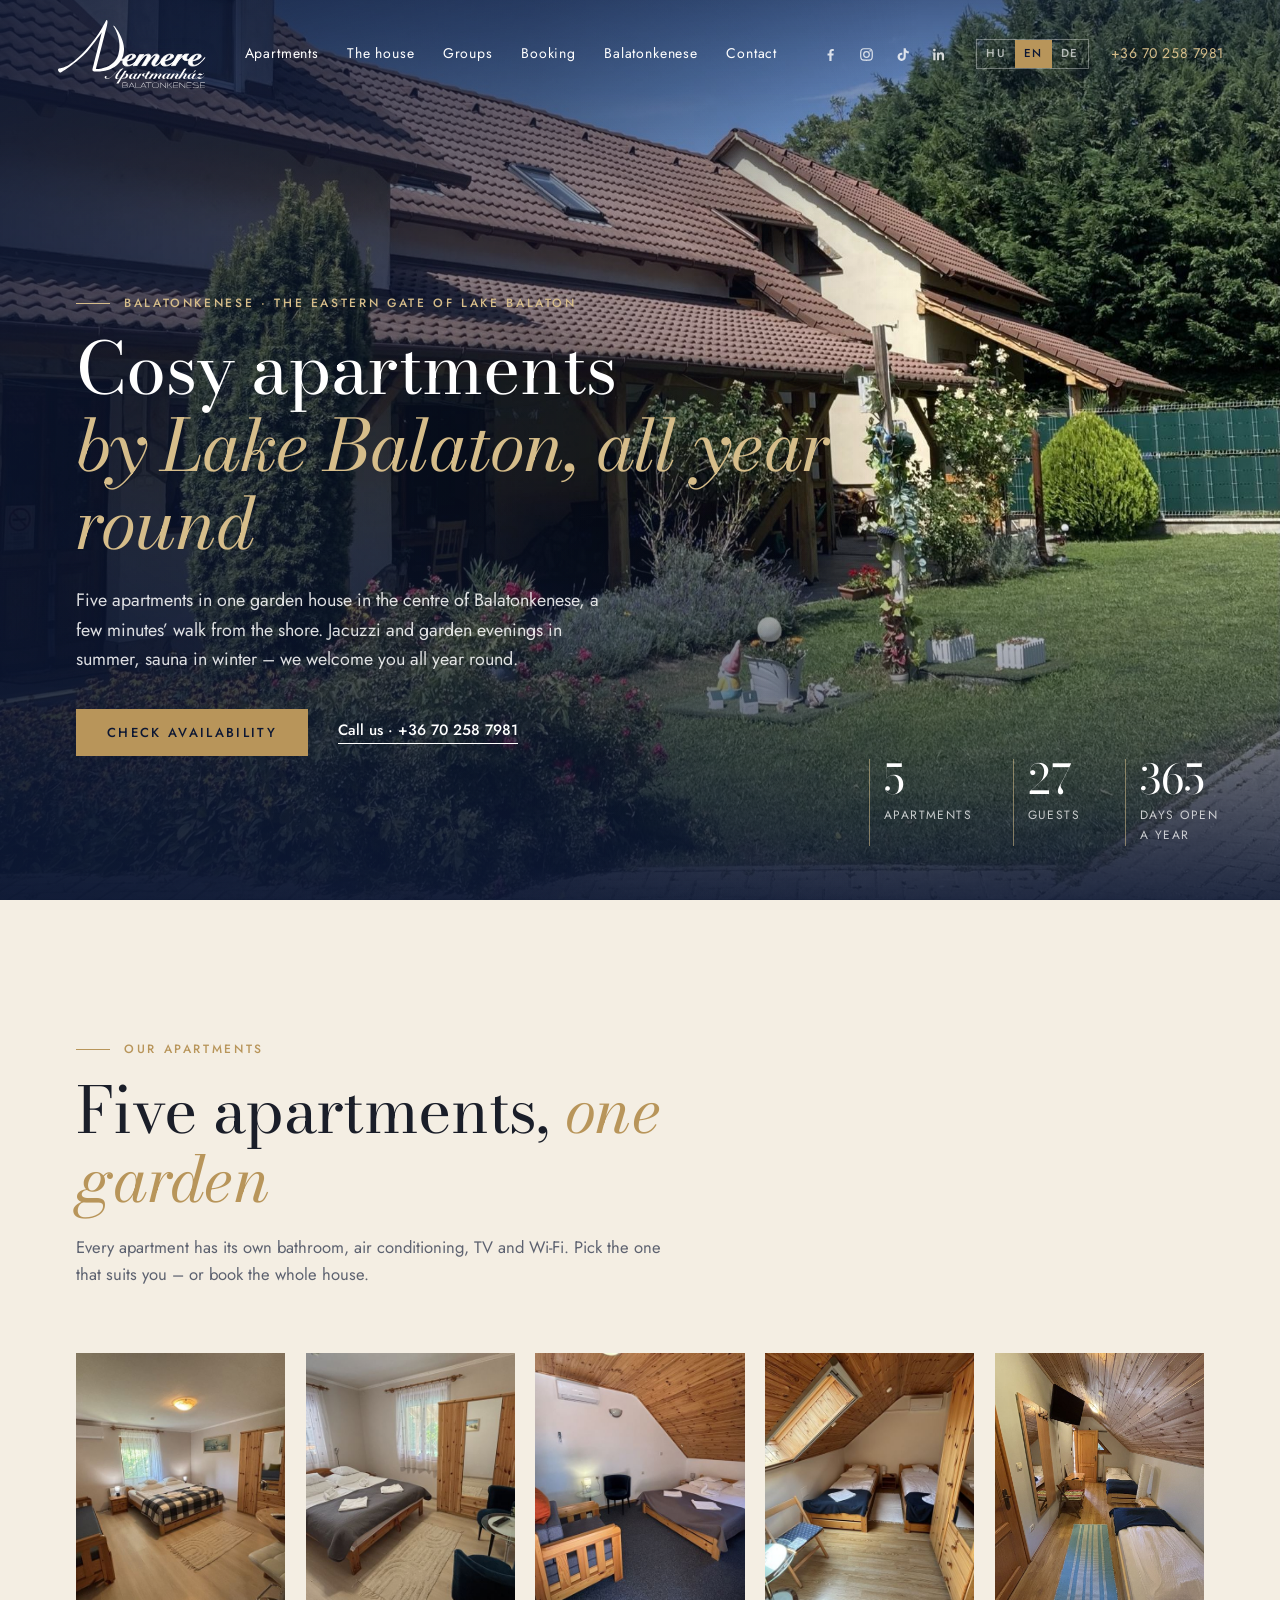
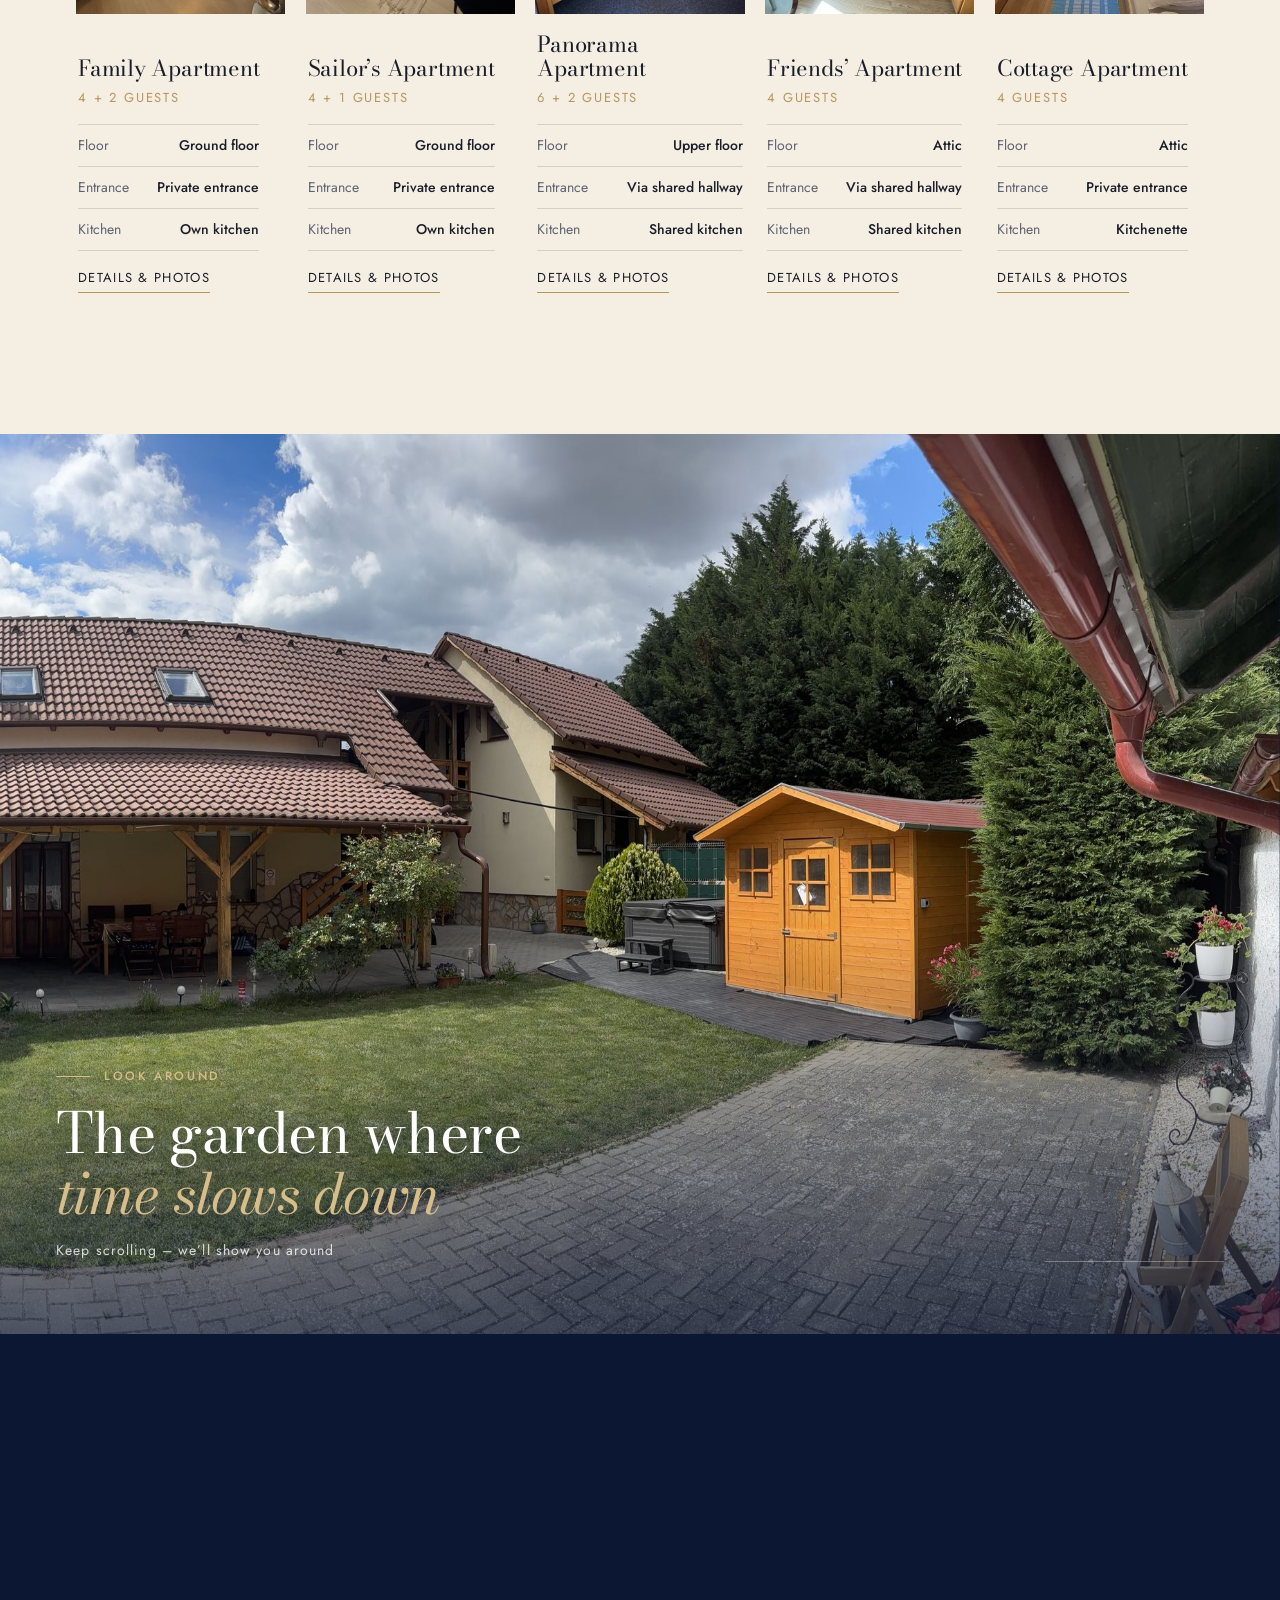
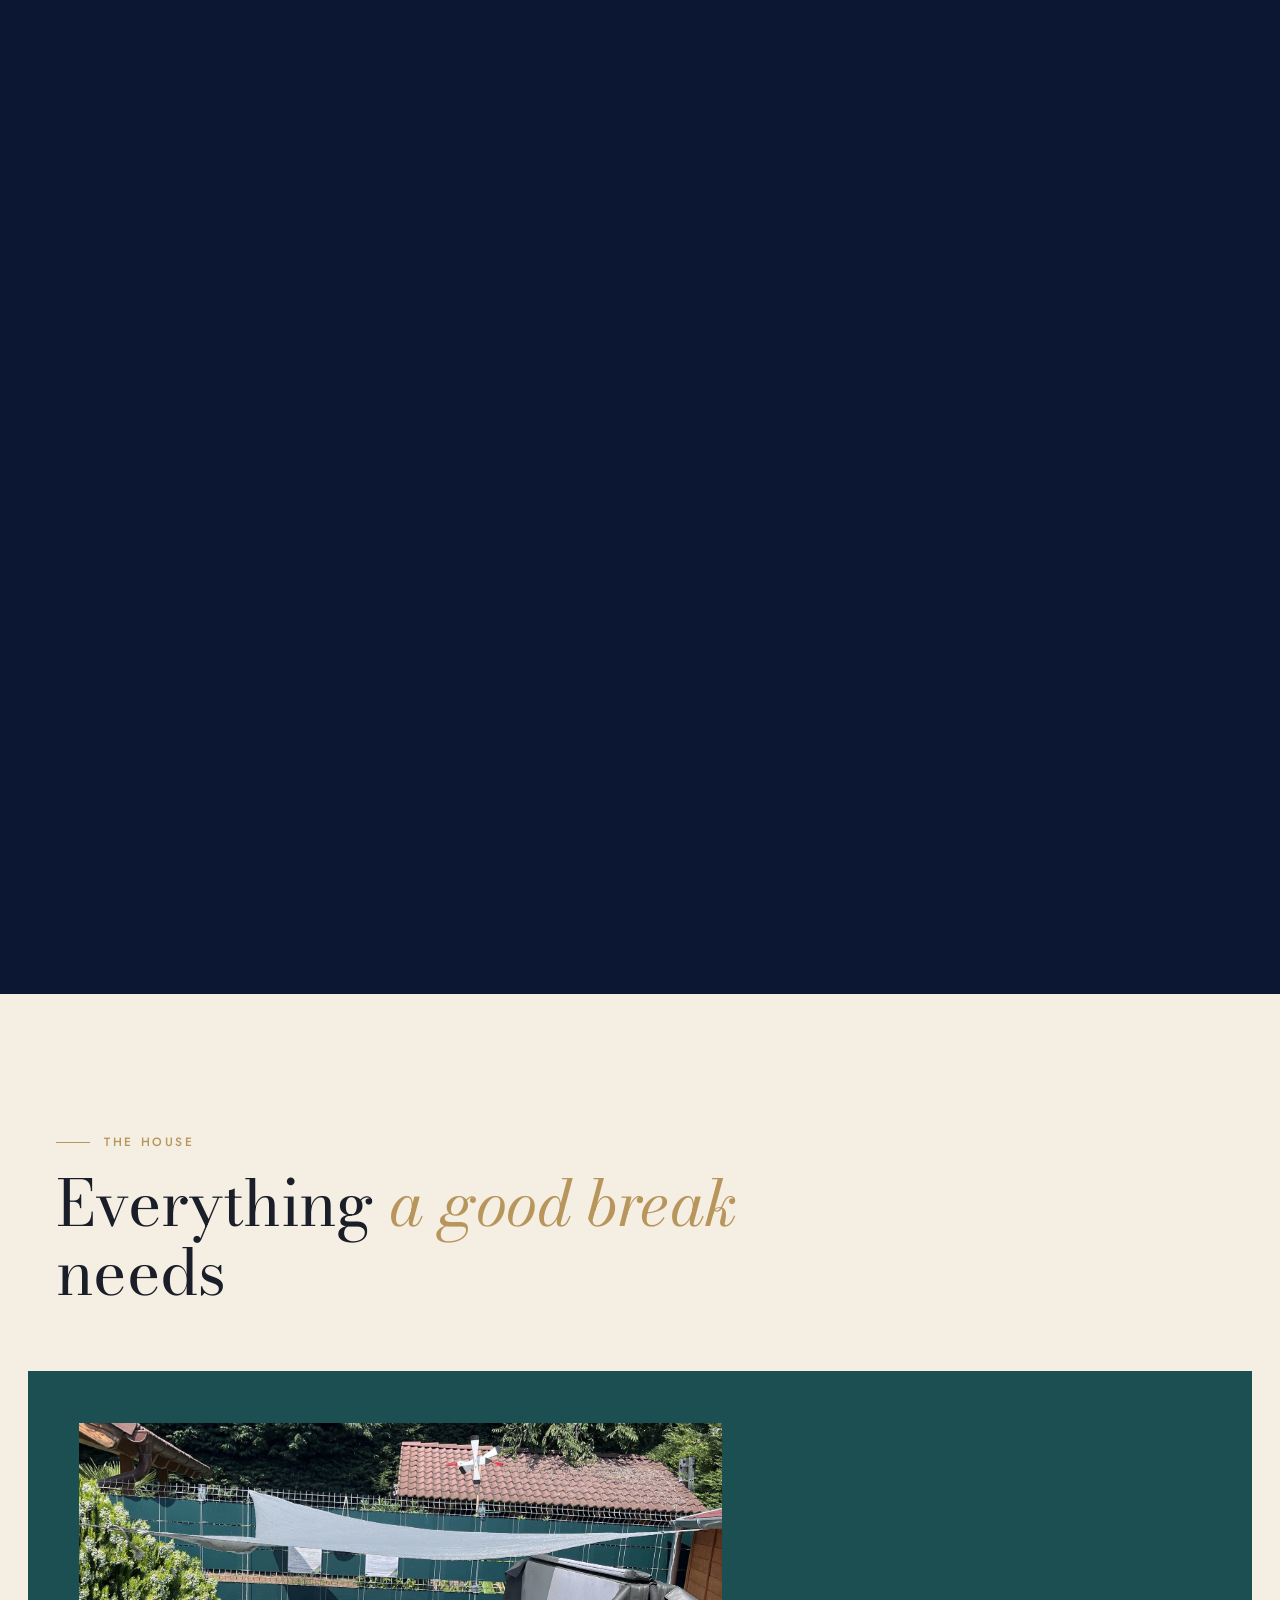
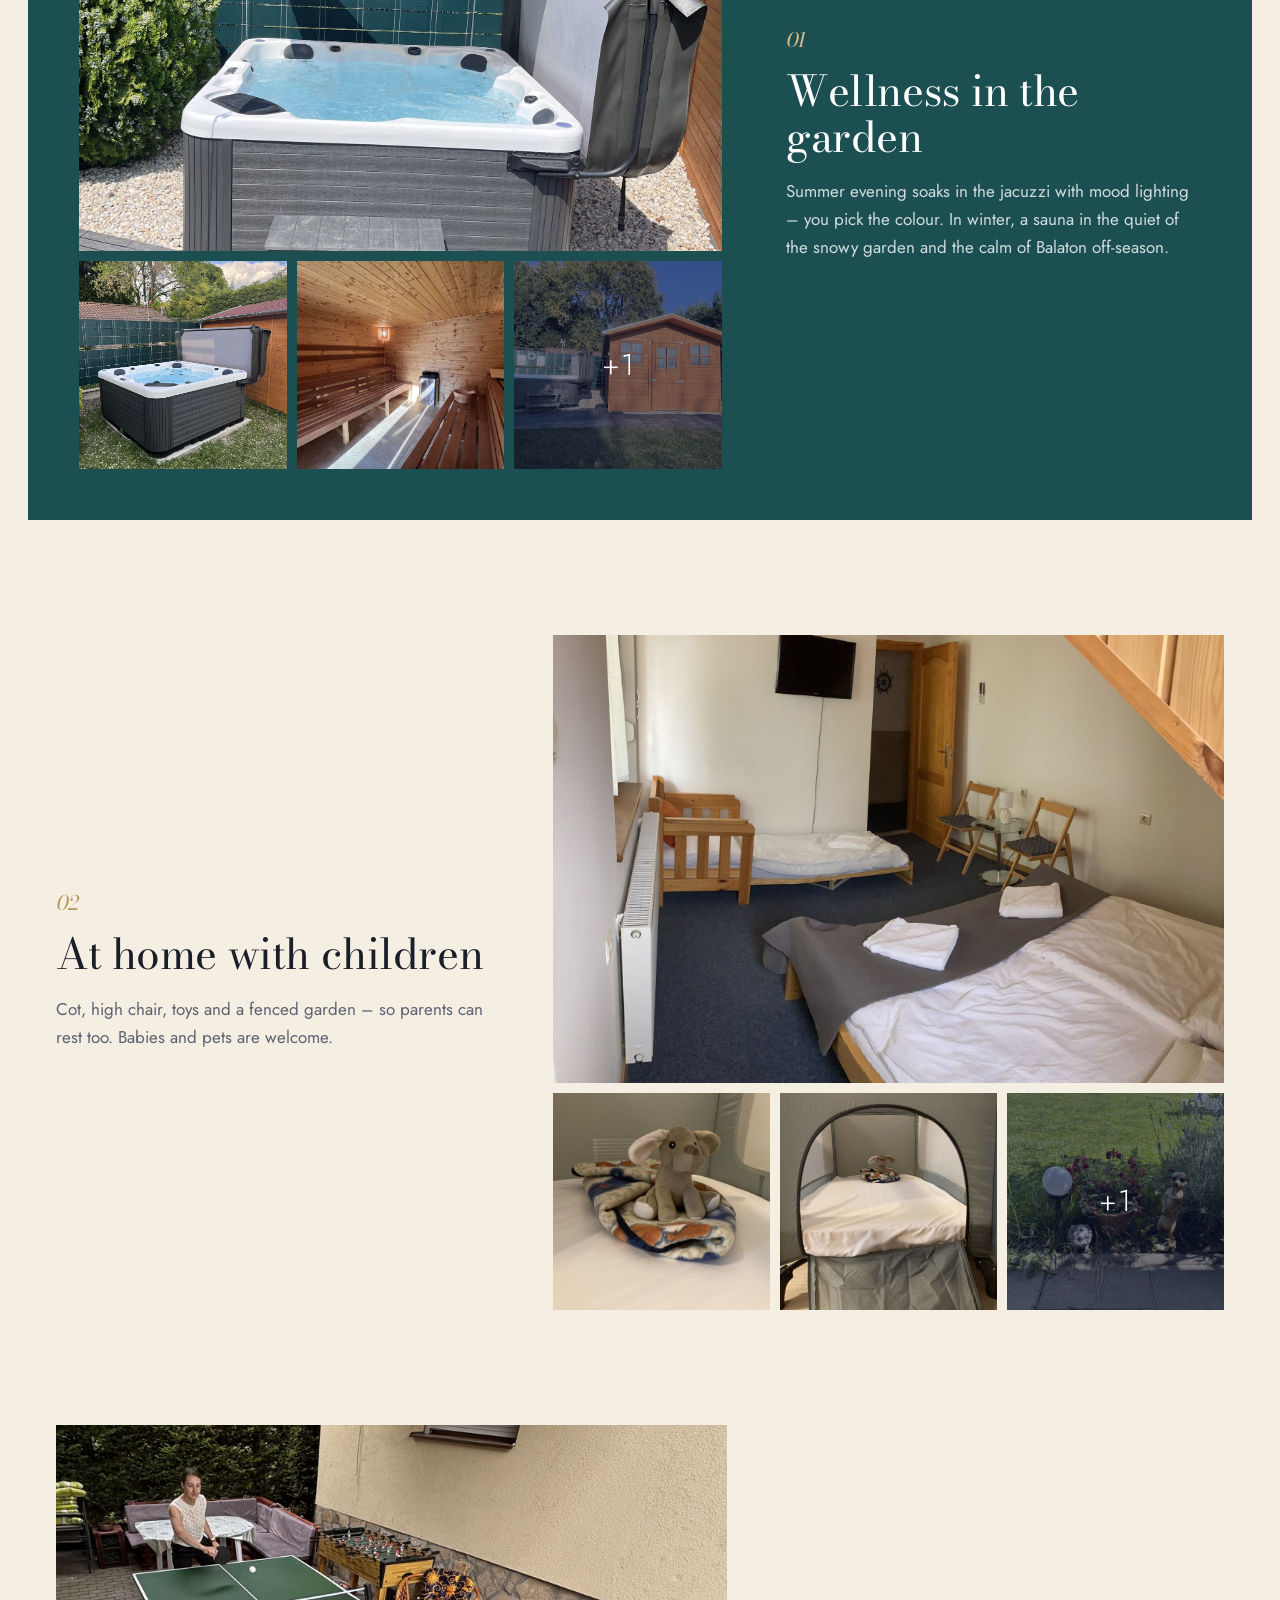
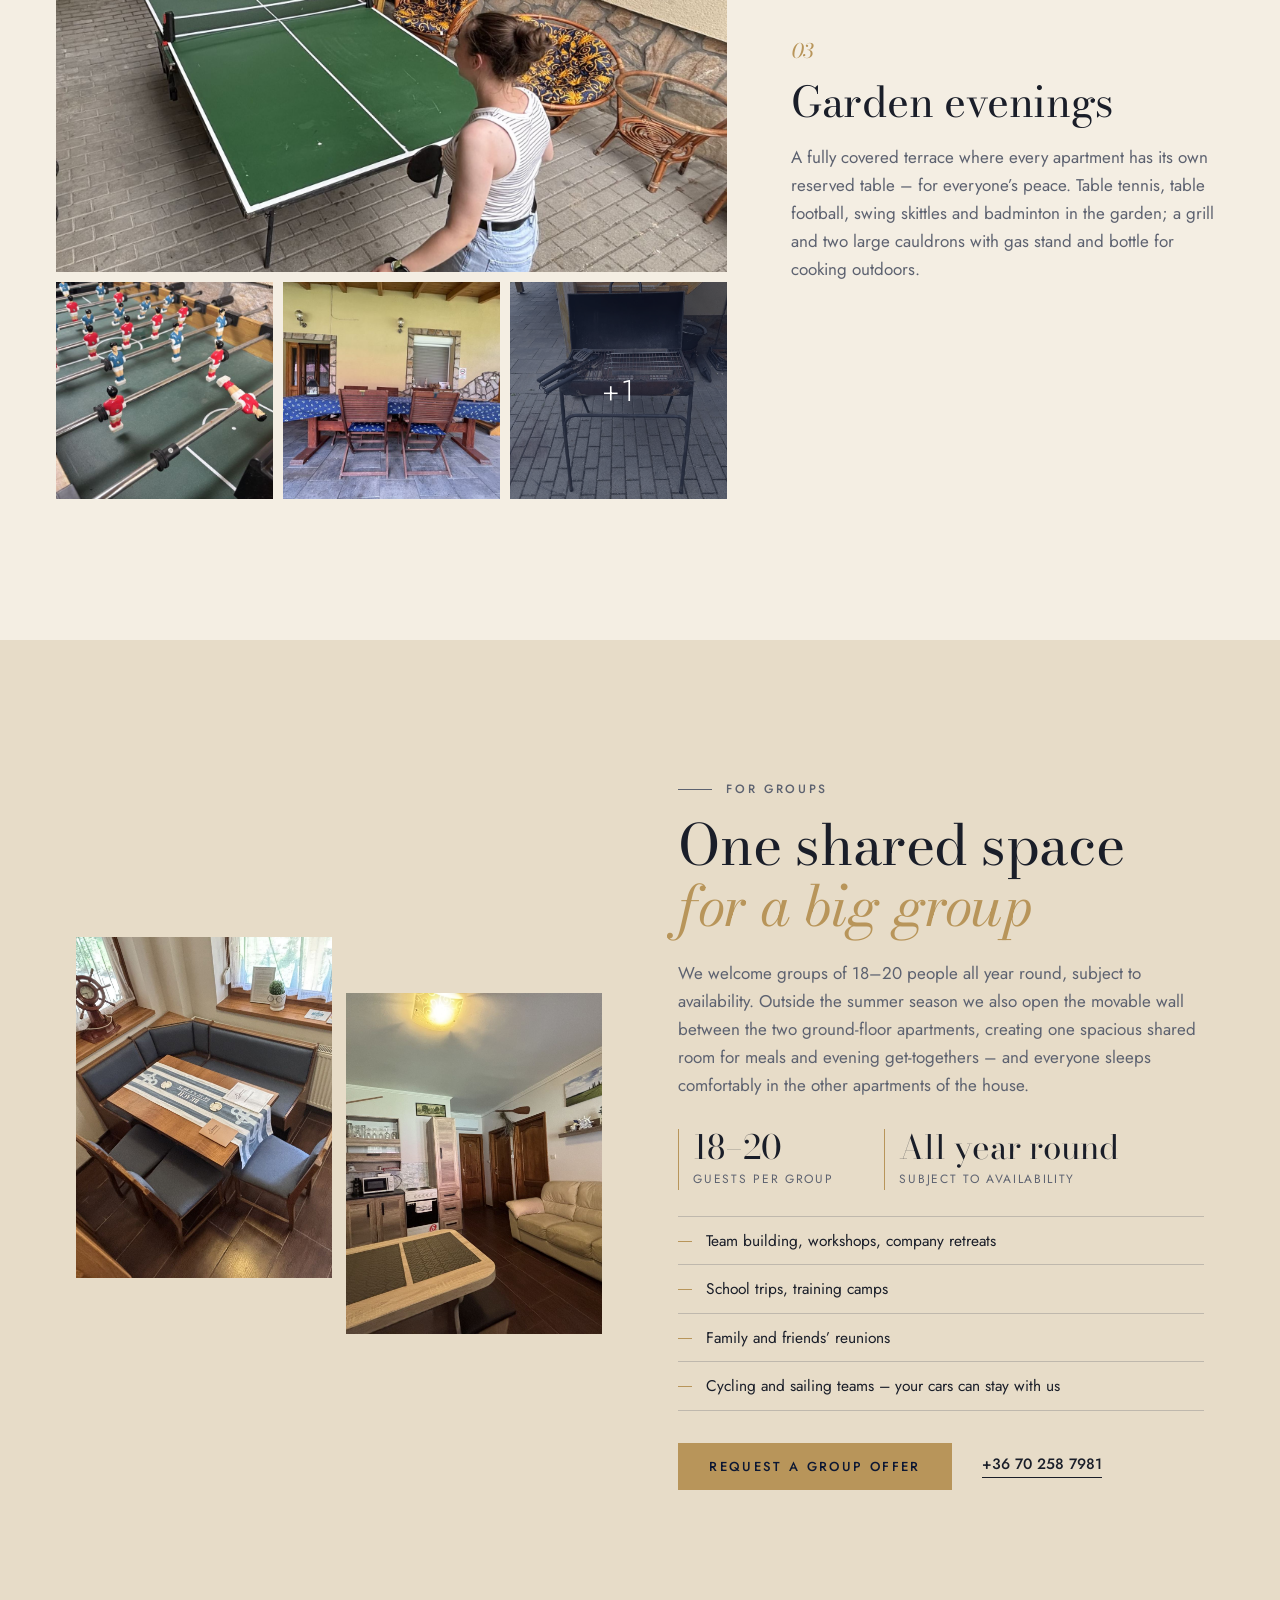
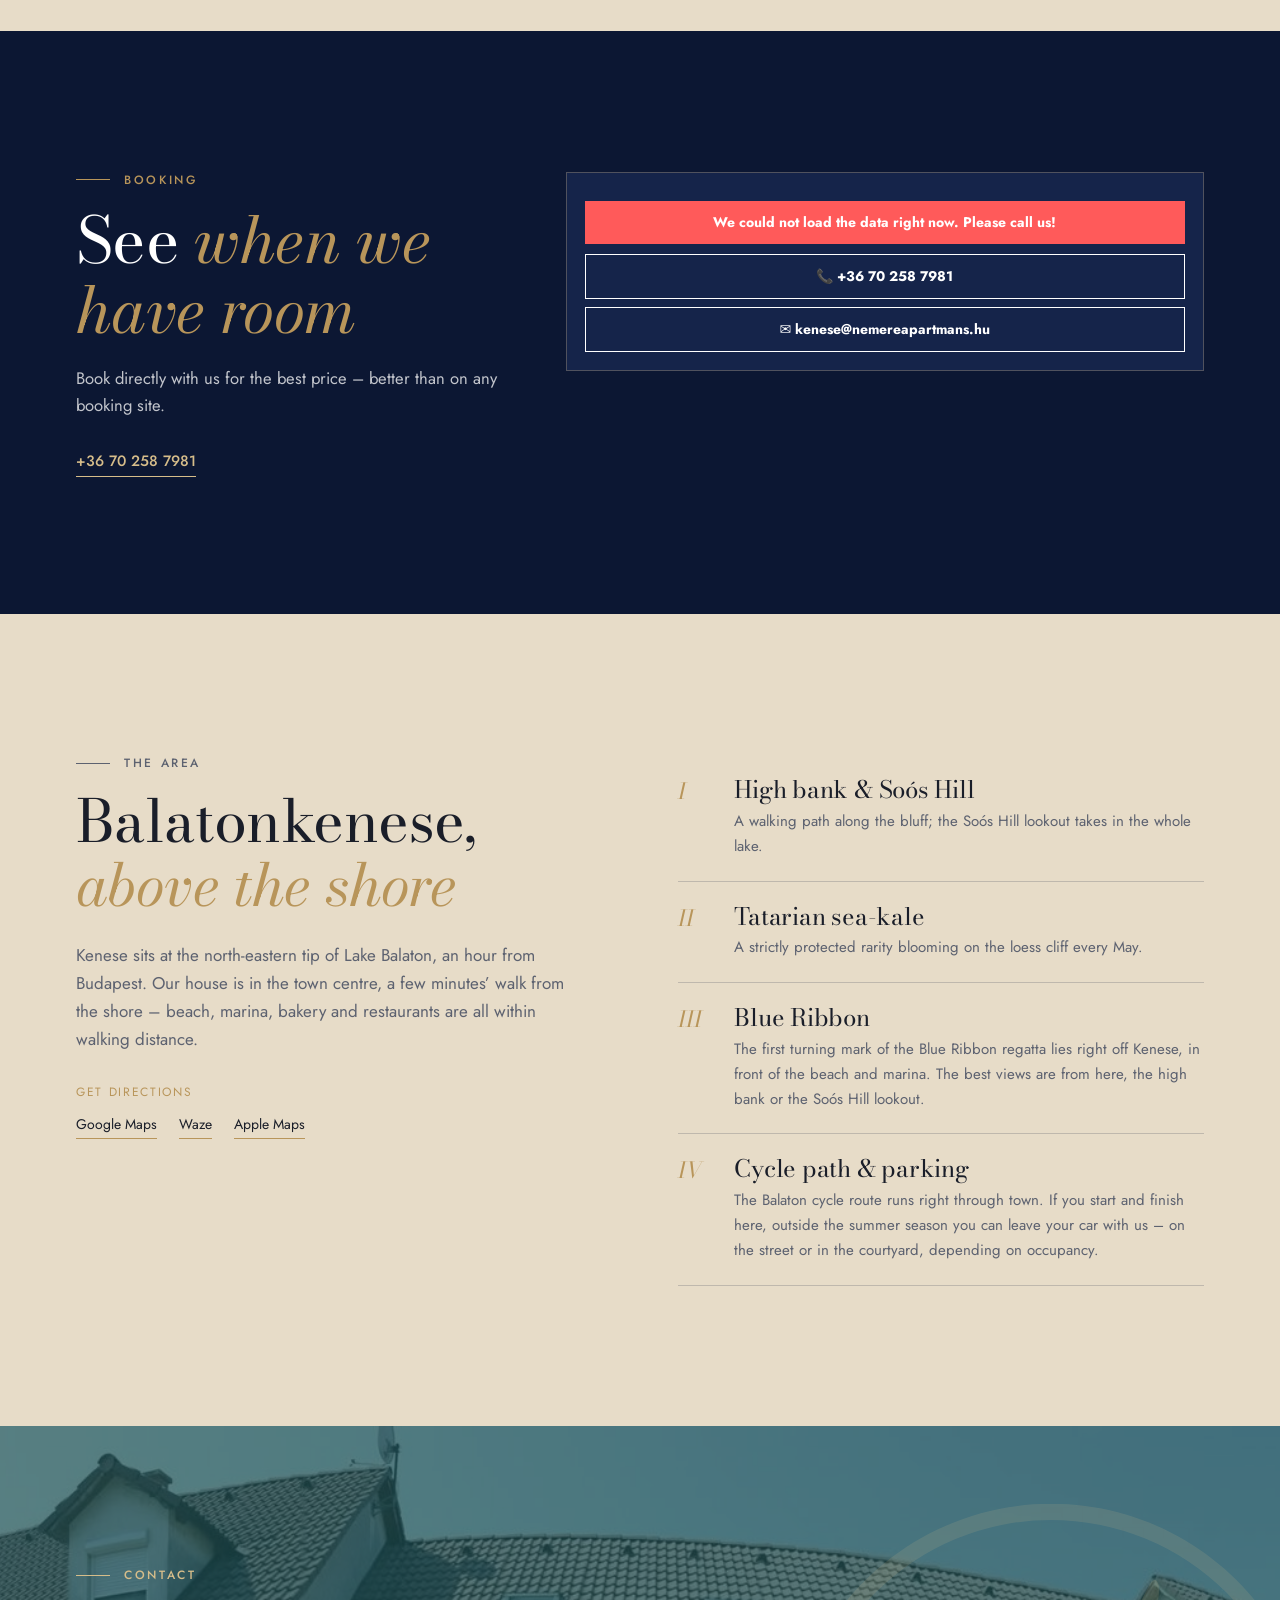
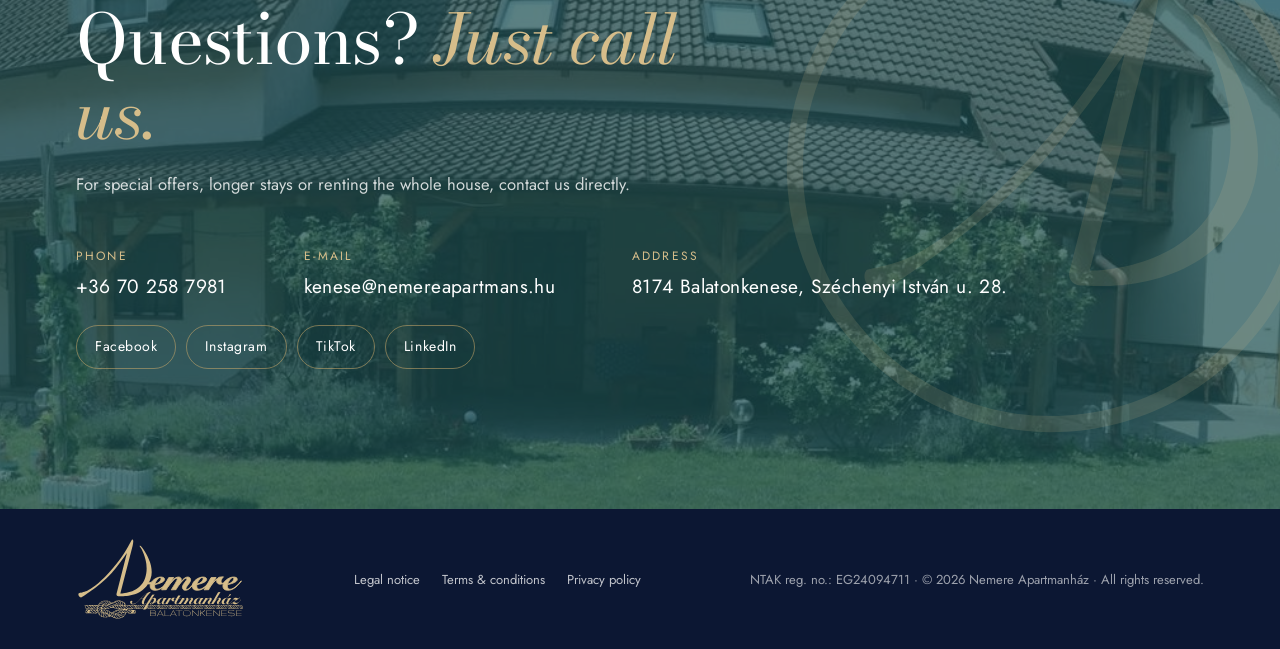
==== commit fbba22f4: "Mobilmenü nem lóg a logóba; nagyítási tipp az apartmanablakban (HU/EN/DE) Co-Authored-By: Claude Opu" ====
--- a/index.html
+++ b/index.html
@@ -260,6 +260,7 @@
   <button class="dlg-close" type="button" data-close aria-label="Bezárás">×</button>
   <div class="dlg-gallery" id="dlgGallery"></div>
   <div class="dlg-body">
+    <p class="dlg-hint"><svg viewBox="0 0 24 24" aria-hidden="true"><path d="M10.5 3a7.5 7.5 0 0 1 5.9 12.1l4.7 4.8-1.4 1.4-4.8-4.7A7.5 7.5 0 1 1 10.5 3zm0 2a5.5 5.5 0 1 0 0 11 5.5 5.5 0 0 0 0-11zm1 2v2.5H14v2h-2.5V14h-2v-2.5H7v-2h2.5V7z"/></svg><span data-i18n="dlg_hint">Kattints a képre, és teljes méretben megnézheted a fotókat.</span></p>
     <p class="kicker" id="dlgLetter"></p>
     <h2 id="dlgTitle"></h2>
     <p id="dlgText"></p>
--- a/assets/css/style.css
+++ b/assets/css/style.css
@@ -412,3 +412,11 @@
   .nav.open .nav-social { display: flex; flex-wrap: wrap; justify-content: center; gap: 10px; margin-top: 18px; max-width: 100%; padding: 0 24px; box-sizing: border-box; }
   .nav-social a { font: 400 14px/1.2 var(--sans) !important; padding: 8px 16px !important; border: 1px solid rgba(201, 168, 106, .55); border-radius: 999px; letter-spacing: .04em; }
 }
+
+.dlg-hint { display: flex; align-items: center; gap: 10px; margin: 0 0 22px; padding: 10px 14px; background: rgba(184, 149, 90, .12); border-left: 2px solid var(--gold); font-size: 14px; line-height: 1.4; color: var(--ink); }
+.dlg-hint svg { flex: none; width: 20px; height: 20px; fill: var(--gold); }
+@media (max-width: 900px) {
+  .nav { justify-content: flex-start; padding: 120px 24px 40px; gap: 16px; overflow-y: auto; }
+  .nav a { font-size: 30px; letter-spacing: .01em; }
+}
+@media (max-width: 900px) and (max-height: 700px) { .nav { padding-top: 100px; gap: 10px; } .nav a { font-size: 26px; } }
